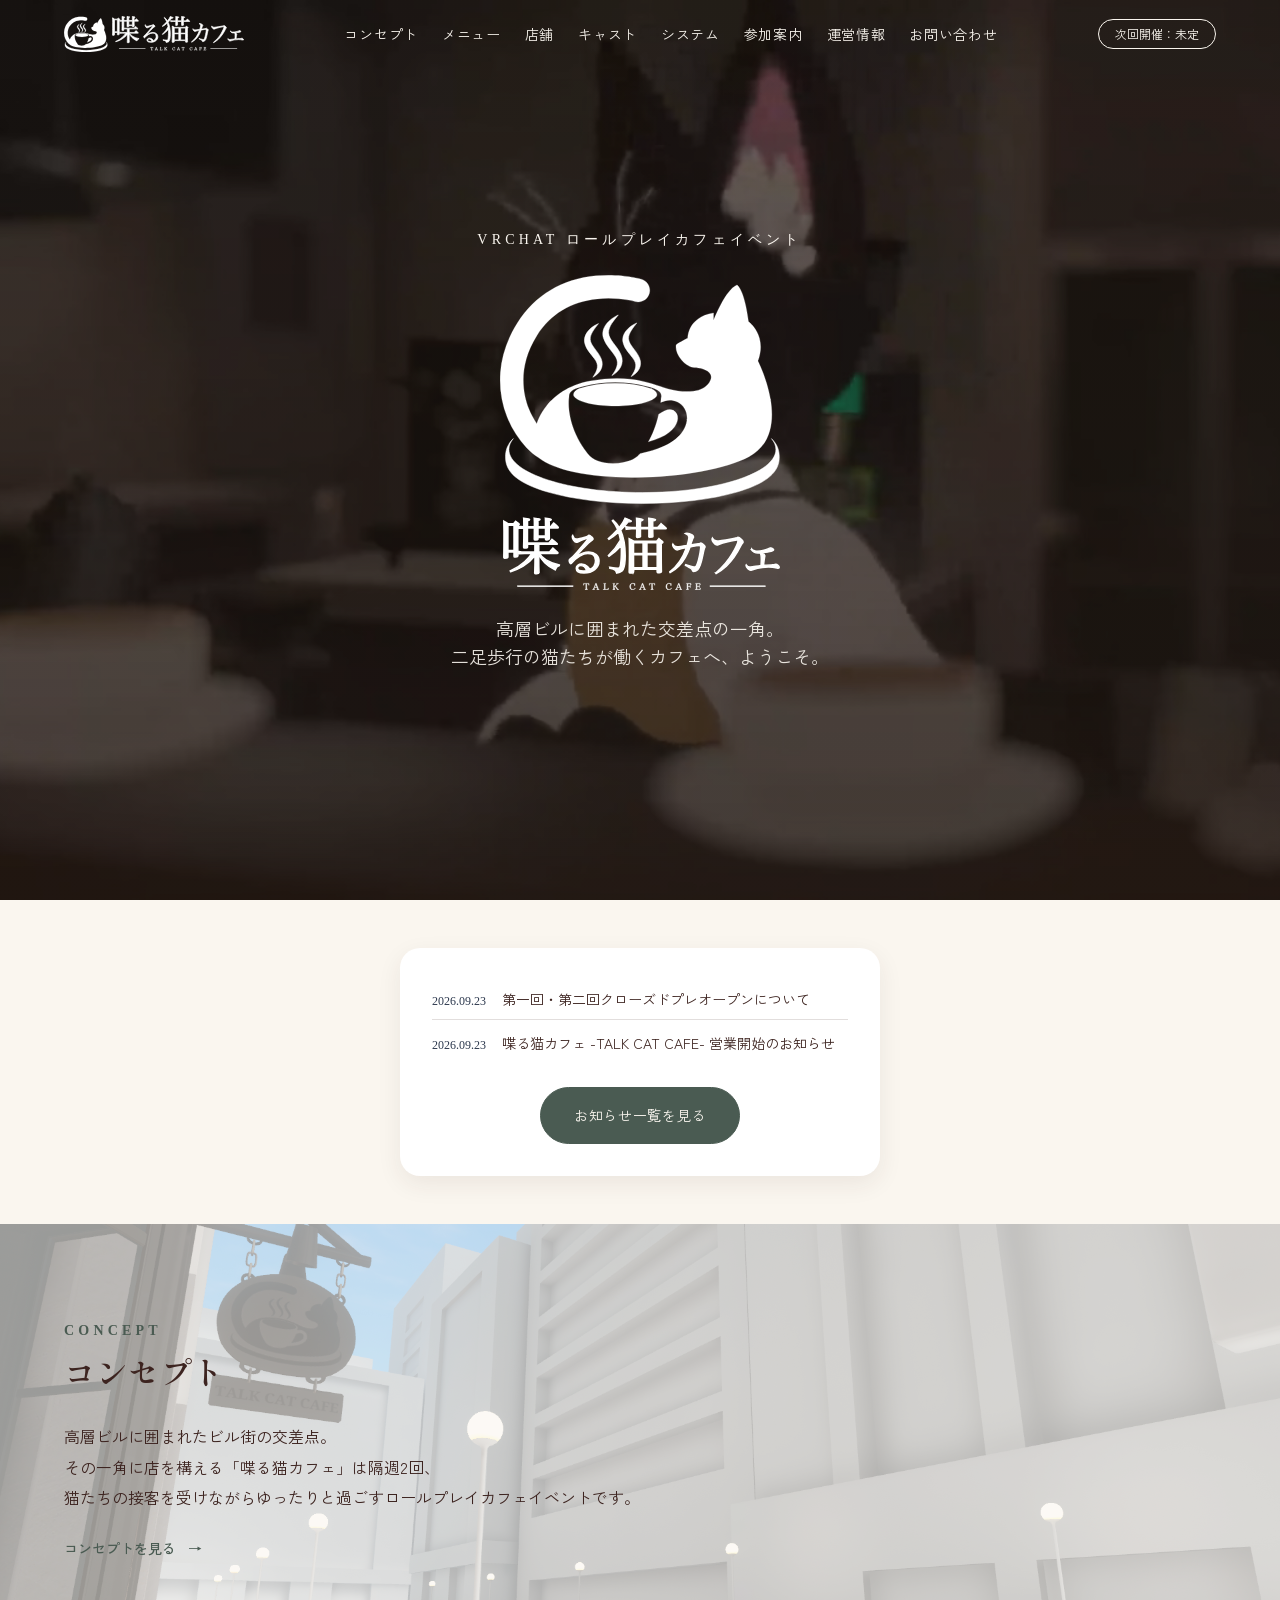
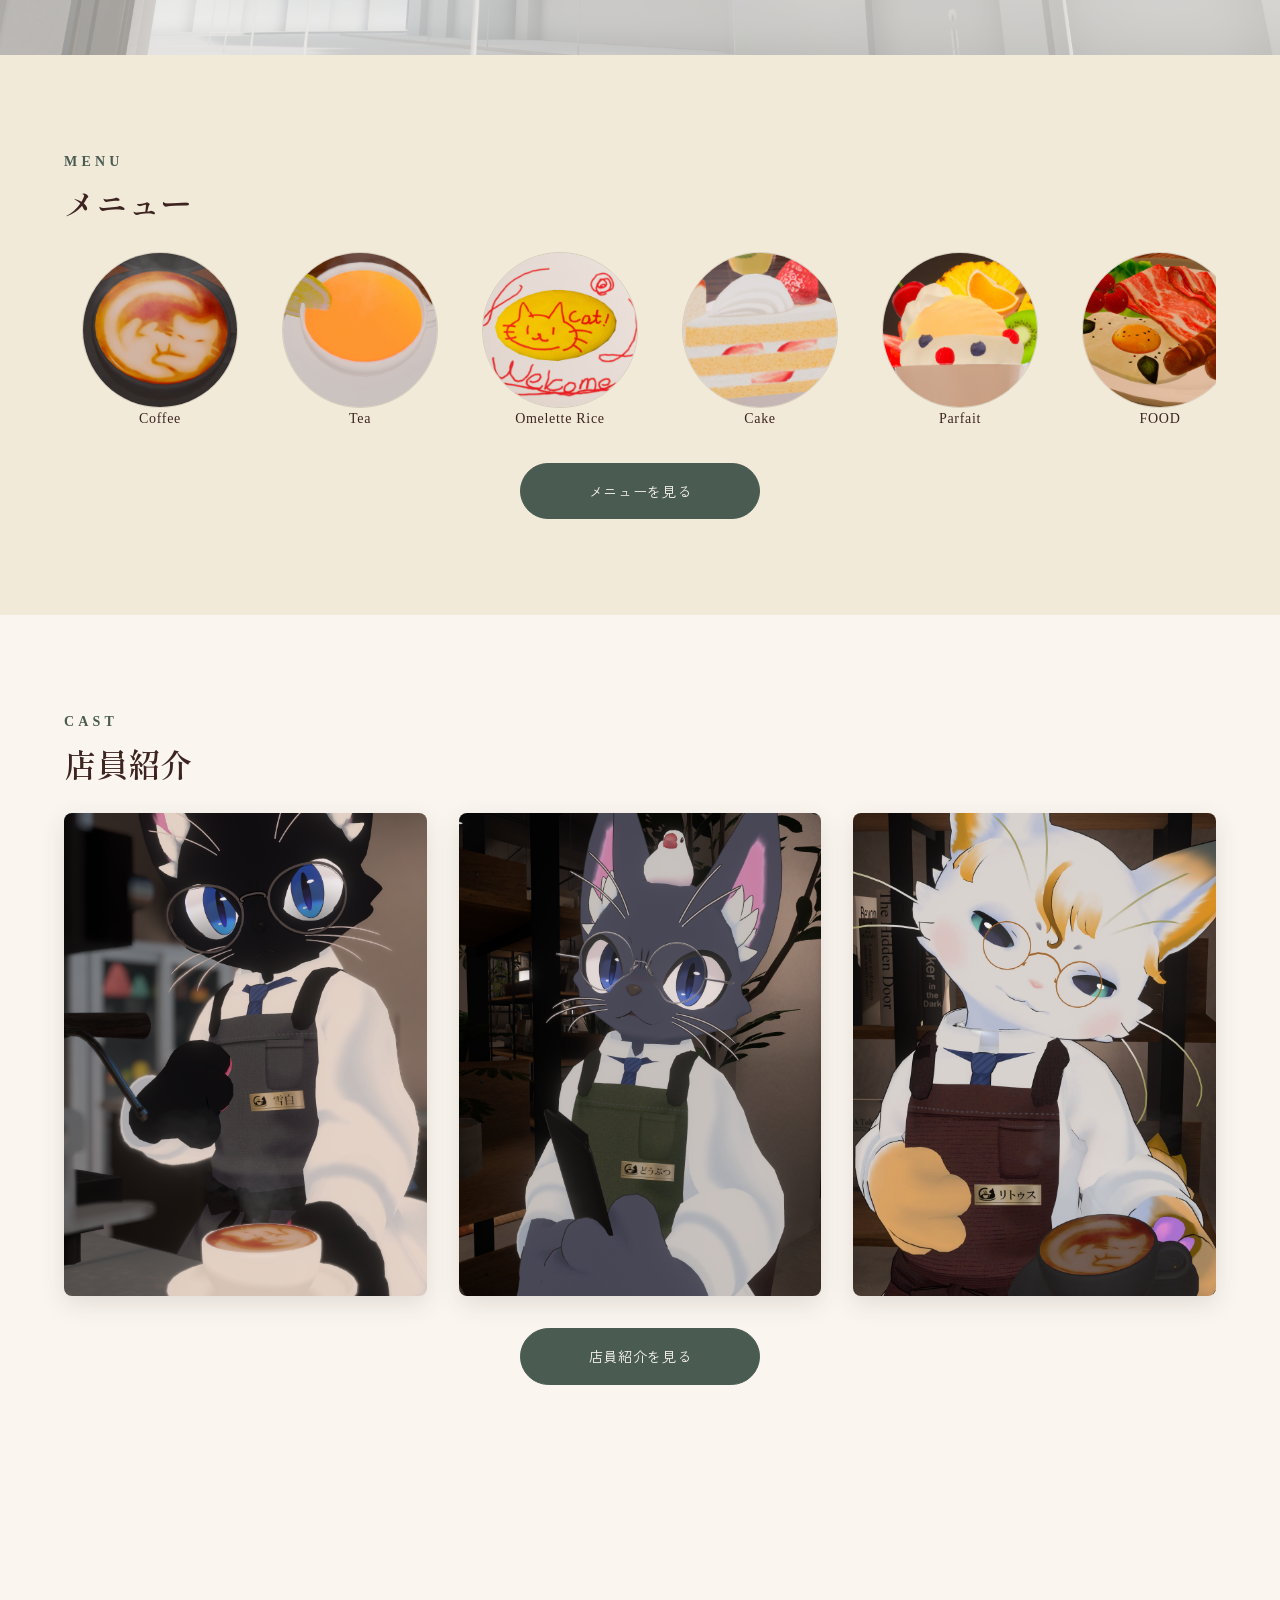
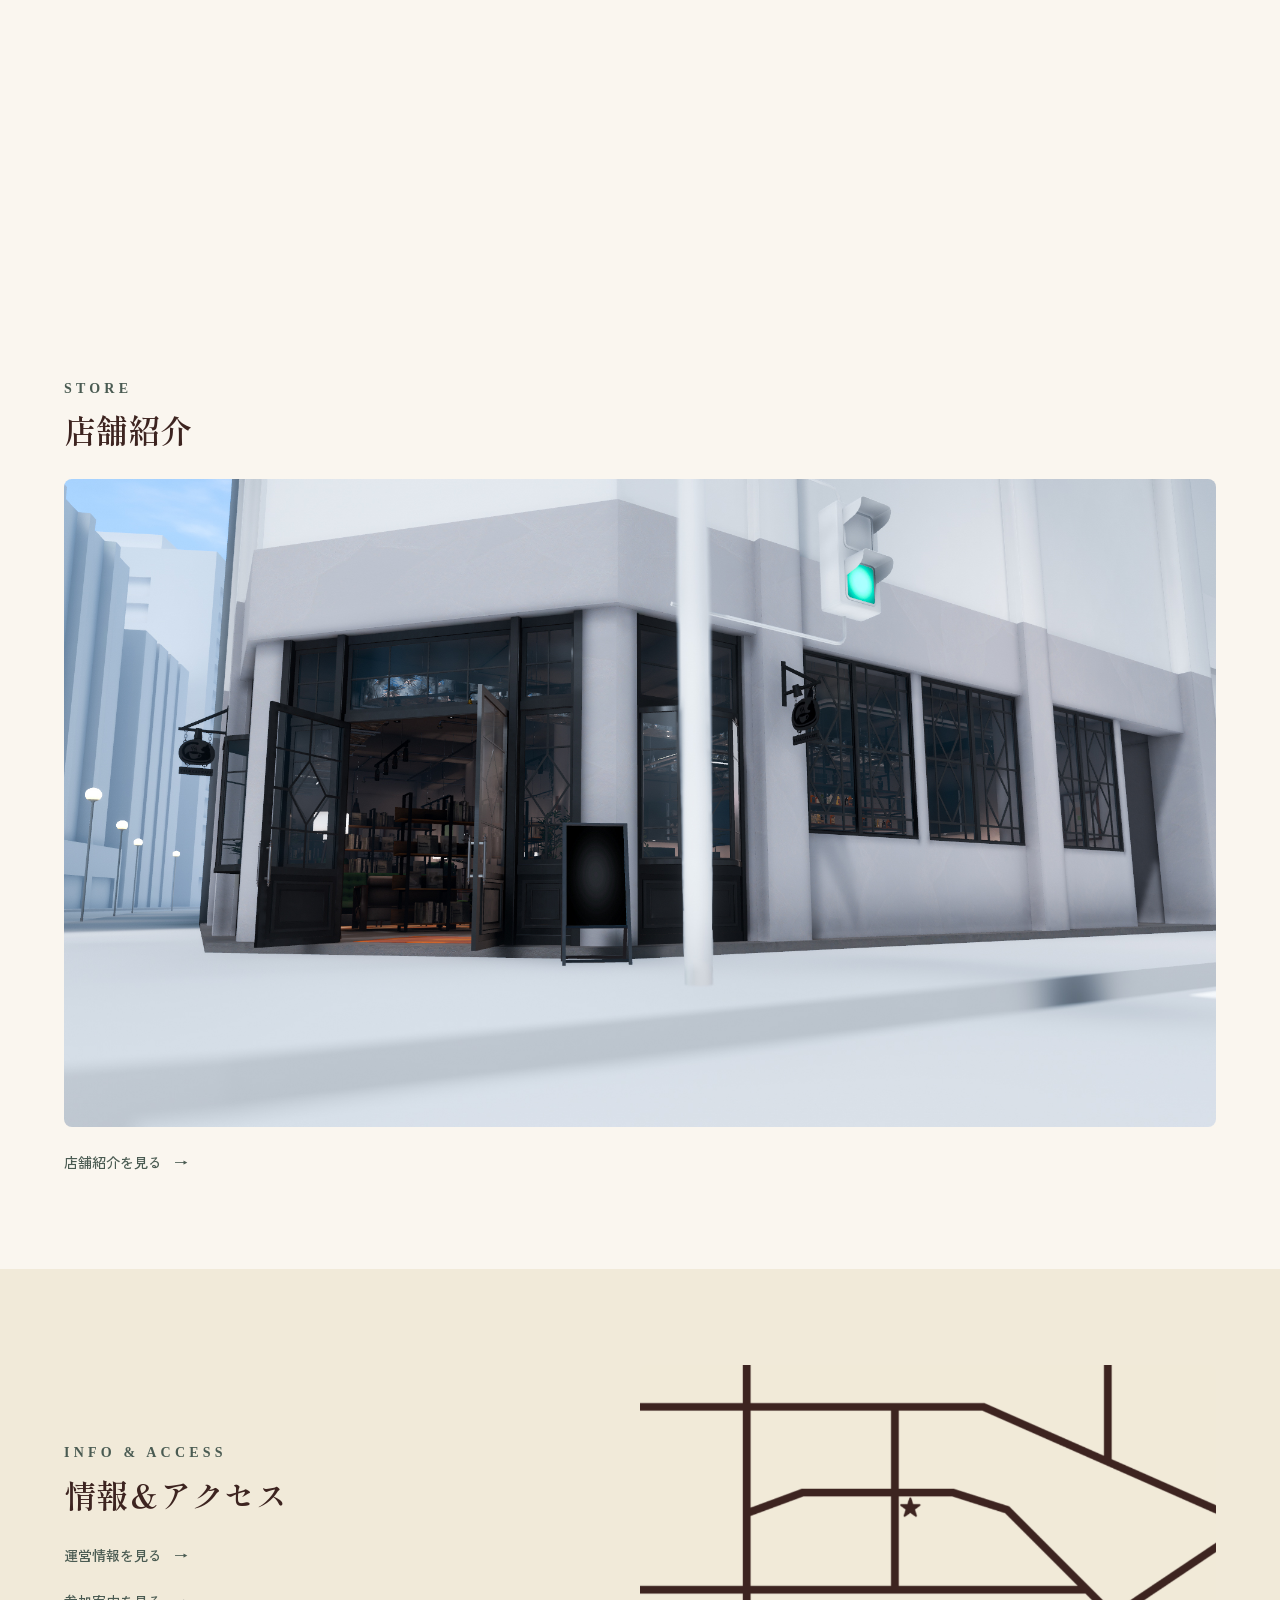
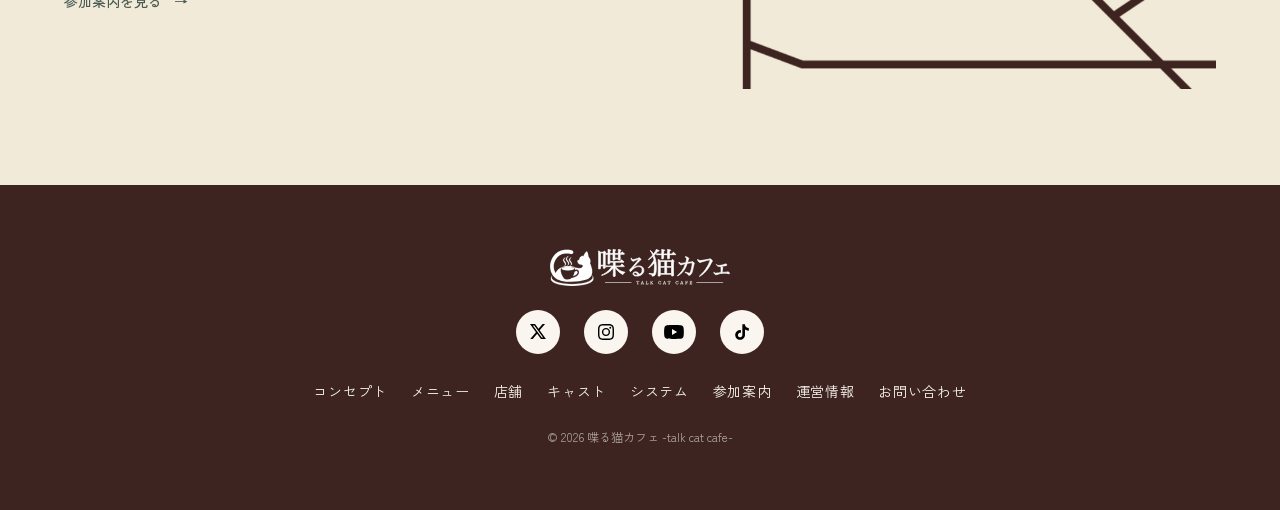
==== index.html @ b3764ced "Initial site upload" ====
<!DOCTYPE html>
<html lang="ja">
<head>
  <meta charset="UTF-8">
  <meta name="viewport" content="width=device-width, initial-scale=1.0">
  <title>喋る猫カフェ -talk cat cafe- | VRChatロールプレイカフェイベント公式サイト</title>
  <meta name="description" content="高層ビルに囲まれた交差点の一角にたたずむ、二足歩行の猫たちが働くカフェ「喋る猫カフェ -talk cat cafe-」。VRChatにて隔週開催のロールプレイカフェイベント公式サイトです。">

  <!-- Webフォント -->
  <link rel="preconnect" href="https://fonts.googleapis.com">
  <link rel="preconnect" href="https://fonts.gstatic.com" crossorigin>
  <link href="https://fonts.googleapis.com/css2?family=Cormorant:wght@500;600&family=Shippori+Mincho:wght@500;600;800&family=Zen+Kaku+Gothic+New:wght@400;500;700&display=swap" rel="stylesheet">

  <!-- CSS（役割ごとに分割。読み込み順が上書きの優先順位に影響します） -->
  <link rel="stylesheet" href="css/reset.css">
  <link rel="stylesheet" href="css/variables.css">
  <link rel="stylesheet" href="css/layout.css">
  <link rel="stylesheet" href="css/components.css">
  <link rel="stylesheet" href="css/index.css">
  <link rel="stylesheet" href="css/responsive.css">
</head>
<body>

  <!-- ============================================
       ヘッダー
       ロゴは正式データ（AI形式）納品後に差し替え。
       ワードマーク自体が画像のため、アクセシビリティ上の
       名称担保は img の alt 属性で行う。
  ============================================ -->
  <header class="site-header is-transparent">
    <div class="site-header__inner">
      <a href="index.html" class="site-header__logo">
        <!-- 通常時のロゴと、ヒーロー上（透明状態）用の白ロゴ。
             表示の切り替えはCSS（.is-transparent）で行う。
             非表示側はdisplay:noneで読み上げ対象から外れるため、
             両方に同じaltを付与して名称を常に担保する。 -->
        <img class="site-header__logo-img site-header__logo-img--default" src="assets/images/logo.svg" alt="喋る猫カフェ -talk cat cafe-" width="180" height="59">
        <img class="site-header__logo-img site-header__logo-img--inverse" src="assets/images/logo-white.svg" alt="喋る猫カフェ -talk cat cafe-" width="180" height="59">
      </a>

      <nav class="site-nav" aria-label="グローバルナビゲーション">
        <button type="button" class="site-nav__toggle" aria-expanded="false" aria-controls="site-nav-list">
          <span class="sr-only">メニューを開閉する</span>
          <span class="site-nav__toggle-bar" aria-hidden="true"></span>
        </button>
        <ul class="site-nav__list" id="site-nav-list">
          <li><a href="concept.html">コンセプト</a></li>
          <li><a href="menu.html">メニュー</a></li>
          <li><a href="store.html">店舗</a></li>
          <li><a href="cast.html">キャスト</a></li>
          <li><a href="system.html">システム</a></li>
          <li><a href="guide.html">参加案内</a></li>
          <li><a href="about.html">運営情報</a></li>
          <li><a href="contact.html">お問い合わせ</a></li>
        </ul>
      </nav>

      <!-- 次回開催日は main.js 先頭の NEXT_EVENT_DATE から自動で書き込む（全ページ共通）。
           ここに書いた文言は、JavaScriptが無効な環境でのみ表示される予備の表示。 -->
      <p class="site-header__badge" data-next-event>次回開催：お知らせをご確認ください</p>
    </div>
  </header>

  <main id="main">

    <!-- ============================================
         ファーストビュー（ヒーロー）
    ============================================ -->
    <section class="hero" aria-label="ファーストビュー">
      <div class="hero__media">
        <video
          class="hero__video"
          autoplay
          muted
          loop
          playsinline>
          <source src="assets/videos/hero.webm" type="video/webm">
        </video>
      </div>

      <div class="hero__overlay" aria-hidden="true"></div>

      <div class="hero__content">
        <p class="hero__eyebrow">VRChat ロールプレイカフェイベント</p>
        <!-- 店名は専用ロゴ画像で表示する（白版・暗いヒーロー上に配置）。
             見出しとしての名称は img の alt で担保する。
             大きさはindex.cssの.hero__logoで指定する。 -->
        <h1 class="hero__title">
          <img class="hero__logo" src="assets/images/logo-hero.svg" alt="喋る猫カフェ -talk cat cafe-">
        </h1>
        <p class="hero__lead">高層ビルに囲まれた交差点の一角。<br>二足歩行の猫たちが働くカフェへ、ようこそ。</p>
      </div>
    </section>

    <!-- ============================================
         お知らせ（最新情報を横断的に表示）
    ============================================ -->
<section class="news" id="news" aria-labelledby="news-title">
  <div class="news__inner">
    <h2 id="news-title" class="sr-only">お知らせ</h2>
    <div class="news__card">
      <ul class="news__list">
        <li class="news__item">
          <time class="news__date" datetime="2026-09-23">2026.09.23</time>
          <p class="news__text"><a href="news-001.html" class="news__link">第一回・第二回クローズドプレオープンについて</a></p>
        </li>
        <li class="news__item">
          <time class="news__date" datetime="2026-09-23">2026.09.23</time>
          <p class="news__text"><a href="news-000.html" class="news__link">喋る猫カフェ -TALK CAT CAFE- 営業開始のお知らせ</a></p>
        </li>
      </ul>
      <a href="news.html" class="btn btn--primary news__cta">お知らせ一覧を見る</a>
    </div>
  </div>
</section>

    <!-- ============================================
         コンセプト ダイジェスト
    ============================================ -->
    <section class="digest concept-digest reveal" id="concept-digest" aria-labelledby="concept-digest-title">
      <div class="digest__inner">
        <h2 id="concept-digest-title" class="section-title">
          <span class="section-title__en">Concept</span>
          コンセプト
        </h2>
        <p class="digest__lead">
          高層ビルに囲まれたビル街の交差点。<br>その一角に店を構える「喋る猫カフェ」は隔週2回、<br>猫たちの接客を受けながらゆったりと過ごすロールプレイカフェイベントです。
        </p>
        <a href="concept.html" class="link-more">コンセプトを見る</a>
      </div>
    </section>

    <!-- ============================================
         メニュー ダイジェスト
    ============================================ -->
    <section class="digest menu-digest reveal" id="menu-digest" aria-labelledby="menu-digest-title">
      <div class="digest__inner">
        <h2 id="menu-digest-title" class="section-title">
          <span class="section-title__en">Menu</span>
          メニュー
        </h2>
        <div class="menu-marquee" aria-label="料理紹介の一覧（横スクロール）">
          <div class="menu-marquee__track">
            <ul class="menu-marquee__group">
              <li class="menu-digest__item">
                <a href="menu.html">
                  <img src="assets/images/top/menu-coffee.jpg" alt="コーヒー" loading="lazy">
                  <p class="menu-digest__name">Coffee</p>
                </a>
              </li>
              <li class="menu-digest__item">
                <a href="menu.html">
                  <img src="assets/images/top/menu-tea.jpg" alt="紅茶" loading="lazy">
                  <p class="menu-digest__name">Tea</p>
                </a>
              </li>
              <li class="menu-digest__item">
                <a href="menu.html">
                  <img src="assets/images/top/menu-omelette-rice.jpg" alt="オムライス" loading="lazy">
                  <p class="menu-digest__name">Omelette Rice</p>
                </a>
              </li>
              <li class="menu-digest__item">
                <a href="menu.html">
                  <img src="assets/images/top/menu-cake.jpg" alt="ケーキ" loading="lazy">
                  <p class="menu-digest__name">Cake</p>
                </a>
              </li>
              <li class="menu-digest__item">
                <a href="menu.html">
                  <img src="assets/images/top/menu-parfait.jpg" alt="パフェ" loading="lazy">
                  <p class="menu-digest__name">Parfait</p>
                </a>
              </li>
              <li class="menu-digest__item">
                <a href="menu.html">
                  <img src="assets/images/top/menu-food.jpg" alt="目玉焼き" loading="lazy">
                  <p class="menu-digest__name">FOOD</p>
                </a>
              </li>
              <li class="menu-digest__item">
                <a href="menu.html">
                  <img src="assets/images/top/menu-special.jpg" alt="エクストラ" loading="lazy">
                  <p class="menu-digest__name">Extra</p>
                </a>
              </li>
            </ul>
            <!-- 無限ループに見せるための複製グループ。
                 スクリーンリーダーには読み上げさせず（aria-hidden）、
                 キーボードのTabキーでも通過できないようにする（tabindex="-1"）。 -->
            <ul class="menu-marquee__group" aria-hidden="true">
              <li class="menu-digest__item">
                <a href="menu.html" tabindex="-1">
                  <img src="assets/images/top/menu-coffee.jpg" alt="" loading="lazy">
                  <p class="menu-digest__name">Coffee</p>
                </a>
              </li>
              <li class="menu-digest__item">
                <a href="menu.html" tabindex="-1">
                  <img src="assets/images/top/menu-tea.jpg" alt="" loading="lazy">
                  <p class="menu-digest__name">Tea</p>
                </a>
              </li>
              <li class="menu-digest__item">
                <a href="menu.html" tabindex="-1">
                  <img src="assets/images/top/menu-omelette-rice.jpg" alt="" loading="lazy">
                  <p class="menu-digest__name">Omelette Rice</p>
                </a>
              </li>
              <li class="menu-digest__item">
                <a href="menu.html" tabindex="-1">
                  <img src="assets/images/top/menu-cake.jpg" alt="" loading="lazy">
                  <p class="menu-digest__name">Cake</p>
                </a>
              </li>
              <li class="menu-digest__item">
                <a href="menu.html" tabindex="-1">
                  <img src="assets/images/top/menu-parfait.jpg" alt="" loading="lazy">
                  <p class="menu-digest__name">Parfait</p>
                </a>
              </li>
              <li class="menu-digest__item">
                <a href="menu.html" tabindex="-1">
                  <img src="assets/images/top/menu-food.jpg" alt="" loading="lazy">
                  <p class="menu-digest__name">FOOD</p>
                </a>
              </li>
              <li class="menu-digest__item">
                <a href="menu.html" tabindex="-1">
                  <img src="assets/images/top/menu-special.jpg" alt="" loading="lazy">
                  <p class="menu-digest__name">Extra</p>
                </a>
              </li>
            </ul>
          </div>
        </div>
        <a href="menu.html" class="btn btn--primary digest__cta">メニューを見る</a>
      </div>
    </section>

    <!-- ============================================
         キャスト紹介 ダイジェスト
    ============================================ -->
    <section class="digest cast-digest reveal" id="cast-digest" aria-labelledby="cast-digest-title">
      <div class="digest__inner">
        <h2 id="cast-digest-title" class="section-title">
          <span class="section-title__en">Cast</span>
          店員紹介
        </h2>
        <ul class="cast-digest__list">
          <li class="cast-digest__item">
            <img src="assets/images/cast/staff-01.png" alt="雪白" loading="lazy">
          </li>
          <li class="cast-digest__item">
            <img src="assets/images/cast/staff-02.png" alt="どうぶつ" loading="lazy">
          </li>
          <li class="cast-digest__item">
            <img src="assets/images/cast/staff-03.png" alt="リトゥス" loading="lazy">
          </li>
        </ul>
        <a href="cast.html" class="btn btn--primary digest__cta">店員紹介を見る</a>
      </div>
    </section>

    <!-- ============================================
         独自システム ダイジェスト
    ============================================ -->
    <section class="digest system-digest reveal" id="system-digest" aria-labelledby="system-digest-title">
      <div class="digest__inner">
        <h2 id="system-digest-title" class="section-title">
          <span class="section-title__en">System</span>
          独自システムの紹介
        </h2>
        <p class="digest__lead">
          より本物のカフェらしい体験をお楽しみいただくため、<br>当イベントでは独自のロールプレイシステムをご用意しています。
        </p>
        <a href="system.html" class="link-more">独自システムを見る</a>
      </div>
    </section>

    <!-- ============================================
         店舗紹介 ダイジェスト
    ============================================ -->
    <section class="digest store-digest reveal" id="store-digest" aria-labelledby="store-digest-title">
      <div class="digest__inner">
        <h2 id="store-digest-title" class="section-title">
          <span class="section-title__en">Store</span>
          店舗紹介
        </h2>
        <img src="assets/images/top/store.jpg" alt="ビル街の交差点に佇む店舗外観" class="store-digest__image" loading="lazy">
        <a href="store.html" class="link-more">店舗紹介を見る</a>
      </div>
    </section>

   <!-- ============================================
        情報＆アクセス（左：文章／右：画像）
   ============================================ -->
   <section class="digest info-digest reveal" id="info-digest" aria-labelledby="info-digest-title">
     <div class="info-digest__inner">
       <div class="info-digest__text">
         <h2 id="info-digest-title" class="section-title">
           <span class="section-title__en">Info &amp; Access</span>
           情報＆アクセス
         </h2>
         <a href="about.html" class="link-more">運営情報を見る</a>
         <a href="guide.html" class="link-more">参加案内を見る</a>
       </div>
       <img src="assets/images/top/info-access.jpg" alt="店内の様子" class="info-digest__image" loading="lazy">
     </div>
   </section>

  </main>

  <!-- ============================================
       フッター
  ============================================ -->
  <footer class="site-footer" id="contact">
    <div class="site-footer__inner">
      <img src="assets/images/logo-white.svg" alt="喋る猫カフェ -talk cat cafe-" class="site-footer__logo" width="180" height="59">

      <ul class="site-footer__sns">
        <li>
          <a href="https://x.com/talkcatcafe_VR" class="social-icon" aria-label="Twitter（新X）" target="_blank" rel="noopener noreferrer">
            <img src="assets/images/X_logo_2023.svg" alt="" width="16" height="16">
          </a>
        </li>
        <li>
          <a href="https://www.instagram.com/talkcatcafe/" class="social-icon" aria-label="Instagram" target="_blank" rel="noopener noreferrer">
            <img src="assets/images/Instagram_Glyph_Black.svg" alt="" width="16" height="16">
          </a>
        </li>
        <li>
          <a href="https://www.youtube.com/@talkcatcafe" class="social-icon" aria-label="YouTube" target="_blank" rel="noopener noreferrer">
            <img src="assets/images/youtube-123.svg" alt="" width="20" height="20">
          </a>
        </li>
        <li>
          <a href="https://www.tiktok.com/@talkcatcafe" class="social-icon" aria-label="TikTok" target="_blank" rel="noopener noreferrer">
            <img src="assets/images/tik-tok.svg" alt="" width="20" height="20">
          </a>
        </li>
      </ul>
 
     <nav class="site-footer__nav" aria-label="フッターナビゲーション">
       <ul class="site-footer__nav-list">
         <li><a href="concept.html">コンセプト</a></li>
         <li><a href="menu.html">メニュー</a></li>
         <li><a href="store.html">店舗</a></li>
         <li><a href="cast.html">キャスト</a></li>
         <li><a href="system.html">システム</a></li>
         <li><a href="guide.html">参加案内</a></li>
         <li><a href="about.html">運営情報</a></li>
         <li><a href="contact.html">お問い合わせ</a></li>
       </ul>
     </nav>


      <p class="site-footer__copyright">&copy; 2026 喋る猫カフェ -talk cat cafe-</p>
    </div>
  </footer>

  <!-- カスタムカーソル演出用の要素（実装はJS挙動フェーズにて） -->
  <div class="paw-trail" aria-hidden="true"></div>

  <script src="js/main.js" defer></script>
</body>
</html>
---- css/variables.css ----
:root{
   --color-base: #FAF6EF;
   --color-main-dark: #3D2420;
   --color-accent-green: #4A5B52;
   --color-accent-blue: #2E3A4F;

   --color-surface: #FFFFFF;
   --color-surface-alt: #F1EAD9;
   --color-text: var(--color-main-dark);
   --color-text-inverse: var(--color-base);
   --color-border: rgba(61, 36, 32, 0.15);
   --color-overlay: rgba(31, 24, 20, 0.55);
   --color-overlay-strong: rgba(31, 24, 20, 0.92);

   --font-heading: 'Shippori Mincho', serif;
   --font-accent-en: 'EB Garamond', serif;
   --font-body: 'Zen Kaku Gothic New',sans-serif;

   --fs-xs: 0.75rem;
   --fs-sm: 0.875rem;
   --fs-base: 1rem;
   --fs-md: 1.125rem;
   --fs-lg: 1.5rem;
   --fs-xl: 2rem;

   --fs-hero: clamp(2.5rem, 5vw + 1rem, 4.5rem);
   
   --space-1: 0.25rem;
   --space-2: 0.5rem;
   --space-3: 1rem;
   --space-4: 1.5rem;
   --space-5: 2rem;
   --space-6: 3rem;
   --space-7: 4rem;
   --space-8: 6rem;

   --radius-sm: 4px;
   --radius-md: 8px;
   --radius-lg: 20px;
   --radius-full: 999px;

   --transition-base: 0.3s ease;
   --transition-slow: 0.6s ease;

   --z-header: 100;
   --z-lightbox: 500;
   --z-cursor: 9999;
}
---- css/layout.css ----
/* ============================================
   layout.css
   Flexbox / Grid によるページ骨組み
   色・装飾（角丸/背景色/ホバー等）はcomponents.cssに委ね、
   このファイルは「配置・余白・サイズ」のみを担当する。
   ============================================ */

/* ---------- 共通コンテナパターン ----------
   ヘッダー内・各ダイジェストセクション内・フッター内は
   いずれも「最大幅1200pxで中央寄せ、左右に余白」という
   同一パターンを使う。重複を避けるため、複数セレクタを
   まとめて指定する（グループセレクタ）。 */
.site-header__inner,
.digest__inner,
.site-footer__inner,
.news__inner,
.requirements__inner,
.menu-category__inner,
.store-gallery__inner,
.cast-gallery__inner,
.system-category__inner,
.info-digest__inner,
.contact-links__inner,
.news-archive__inner {
  width: 100%;
  max-width: 1200px;
  margin-inline: auto;
  padding-inline: var(--space-4);
}

/* ---------- ヘッダー ----------
   ヒーローの上に重ねて透明表示するため、stickyではなくfixedで
   画面上部に固定する（文書の流れから外れるため、ヒーローは
   ヘッダーの真下ではなくページ最上部から始まる）。
   状態クラスの付け外しはmain.js側が担当する。
   ・.is-transparent：ヒーロー上（配色はcomponents.cssが担当）
   ・.is-hidden     ：下スクロール時の非表示（画面外へ逃がす）
   表示中はtransformを指定しない（none）こと。transformが残ると、
   内側のフルスクリーンメニュー（position: fixed）がヘッダー基準で
   配置されてしまい、768px以下のメニューが崩れる。 */
.site-header {
  position: fixed;
  top: 0;
  left: 0;
  z-index: var(--z-header);
  width: 100%;
}
.site-header.is-hidden {
  transform: translateY(-100%);
}

.site-header__inner {
  display: flex;
  align-items: center;
  justify-content: space-between;
  gap: var(--space-4);
  padding-block: var(--space-3);
}

.site-nav__list {
  display: flex;
  align-items: center;
  gap: var(--space-4);
}

/* ハンバーガーボタンはデスクトップでは非表示。
   表示切り替えの条件（何px以下で出すか）はresponsive.cssが担当する。
   768px以下のフルスクリーンメニュー（z-index: --z-header - 1）より
   前面に出すため、配置指定とz-indexを付与する。
   比較はヘッダー（.site-header）内の重なり順で行われるため、
   メニューの値を1つ上回る--z-headerを指定すれば最前面になる。
   これがないと、メニューを開いた際にボタンがメニューの下に隠れ、
   閉じる操作ができなくなる。 */
.site-nav__toggle {
  display: none;
  position: relative;
  z-index: var(--z-header);
  padding: var(--space-2);
}

/* 3本線のアイコンをspan1つ＋疑似要素2つで作る。
   要素を増やさず表現できるため、HTML側をシンプルに保てる。 */
.site-nav__toggle-bar {
  position: relative;
  display: block;
  width: 24px;
  height: 2px;
}
.site-nav__toggle-bar::before,
.site-nav__toggle-bar::after {
  content: '';
  position: absolute;
  left: 0;
  width: 24px;
  height: 2px;
}
.site-nav__toggle-bar::before { top: -8px; }
.site-nav__toggle-bar::after { top: 8px; }

.site-header__badge {
  white-space: nowrap;
  font-size: var(--fs-sm);
}

/* ロゴの出し分け：通常時は濃色ロゴ、透明状態では白ロゴのみを表示する */
.site-header__logo-img--inverse {
  display: none;
}
.site-header.is-transparent .site-header__logo-img--default {
  display: none;
}
.site-header.is-transparent .site-header__logo-img--inverse {
  display: block;
}

/* ---------- ヒーロー ---------- */
.hero {
  position: relative;
  display: flex;
  align-items: center;
  justify-content: center;
  /* 100svh: スマホでアドレスバーの表示/非表示により
     ビューポート高さが変動しても、実際に見えている範囲を
     基準に高さを取ってくれる単位。100vhだと下端が
     アドレスバーに隠れる問題が起きやすい。 */
  min-height: 100svh;
  overflow: hidden;
}

.hero__media {
  position: absolute;
  inset: 0;
  z-index: 0;
}

.hero__video,
.hero__image {
  width: 100%;
  height: 100%;
  object-fit: cover;
}

.hero__overlay {
  position: absolute;
  inset: 0;
  z-index: 1;
}

.hero__content {
  position: relative;
  z-index: 2;
  display: flex;
  flex-direction: column;
  align-items: center;
  gap: var(--space-4);
  text-align: center;
  padding: var(--space-4);
}

.hero--sub {
   min-height: 40svh;
 }

/* ---------- お知らせ ---------- */
.news {
  padding-block: var(--space-6);
}
.news__card,
.contact-links__card {
  max-width: 480px;
  margin-inline: auto;
  display: flex;
  flex-direction: column;
  gap: var(--space-4);
  padding: var(--space-5);
}
.news__list {
  display: flex;
  flex-direction: column;
  gap: var(--space-1);
}
.news__item {
  display: flex;
  align-items: baseline;
  gap: var(--space-3);
  padding-block: var(--space-2);
}
.news__cta,
.contact-links__cta {
  align-self: center;
  min-width: 200px;
}


 /* ---------- ページ本文：中央配置の説明ブロック ----------
    下層ページ共通で使う、リード文を1本だけ中央に配置する
    シンプルなセクション。今後、他ページの導入文にも流用する想定。 */
 .page-intro {
   padding-block: var(--space-8);
 }
 .page-intro__inner {
   max-width: 720px;
   margin-inline: auto;
   padding-inline: var(--space-4);
   text-align: center;
 }

 /* ---------- お問い合わせ：窓口カードの並び ----------
    カードの箱（最大幅・余白・縦並び）は.news__cardと共通。
    ここでは2枚を横に並べる配置と、カード内の中央揃えのみを扱う。
    .news__cardのmargin-inline: autoはグリッド内では幅を縮めてしまうため、
    width: 100%で各列いっぱい（最大480px）に広げる。
    768px以下での縦積みはresponsive.css側が担当する。 */
 .contact-links__list {
   display: grid;
   grid-template-columns: repeat(2, 1fr);
   gap: var(--space-5);
 }
 .contact-links__card {
   width: 100%;
   text-align: center;
 }

 /* ---------- 参加資格・注意事項 ---------- */
 .requirements {
   padding-block: var(--space-8);
 }
 .requirements__list {
   display: flex;
   flex-direction: column;
   gap: var(--space-6);
   max-width: 720px;
   margin-inline: auto;
 }
 .requirements__block {
   display: flex;
   flex-direction: column;
   gap: var(--space-2);
 }


/* ---------- ダイジェストセクション共通 ---------- */
.digest,
.menu-category,
.store-gallery,
.cast-gallery,
.system-category,
.contact-links,
.news-archive,
.news-article {
  padding-block: var(--space-8);
}

/* コンセプト／独自システムのみ、背景にうっすら写真を敷く。
   ::before を絶対配置で敷き、本文（.digest__inner）は
   position:relative + z-index:1 で必ずその上に乗るようにする。
   画像そのもの（url指定）や透明度はcomponents.css側で指定する。 */
.concept-digest,
.system-digest {
  position: relative;
  overflow: hidden;
}
.concept-digest::before,
.system-digest::before {
  content: '';
  position: absolute;
  inset: 0;
  z-index: 0;
  pointer-events: none;
}
.concept-digest .digest__inner,
.system-digest .digest__inner {
  position: relative;
  z-index: 1;
}

.digest__inner {
  display: flex;
  flex-direction: column;
  align-items: flex-start;
  gap: var(--space-4);
}

.section-title,
.menu-category__title,
.system-category__title {
  display: flex;
  flex-direction: column;
  gap: var(--space-1);
}

.link-more {
  display: inline-flex;
  align-items: center;
  gap: var(--space-2);
}

/* 料理紹介・キャスト紹介のCTAだけ、テキストリンクではなく
   横長の中央配置ボタンにするための補助クラス。
   .digest__inner は align-items: flex-start（左寄せ）だが、
   align-self でこの要素だけ個別に中央寄せへ上書きする。 */
.digest__cta {
  align-self: center;
  min-width: 240px;
  margin-top: var(--space-2);
}

/* ---------- 料理紹介：横スクロールマーキー ----------
   7品目をループさせたいという要件のため、Grid（表組み）から
   「中身を複製して連続的に流すFlexbox」という構造に変更した。
   .menu-marquee が枠（overflow: hidden ではみ出しを隠す）、
   .menu-marquee__track がアニメーションで動く本体、
   .menu-marquee__group が実際の項目群（これを2セット並べる）。 */
.menu-marquee {
  width: 100%;
  overflow: hidden;
}
.menu-marquee__track {
  display: flex;
  width: max-content;
}
.menu-marquee__group {
  display: flex;
  gap: var(--space-4);
  padding-inline: var(--space-2);
}
.menu-digest__item {
  display: flex;
  flex-direction: column;
  align-items: center;
  gap: var(--space-2);
  text-align: center;
  /* flex-shrink:0 がないと、幅が足りない時に項目が
     押し潰されて縮んでしまう。マーキーでは常に等幅を保ちたいため必須。 */
  flex-shrink: 0;
  width: 176px;
}

.filter-toggle {
   display: flex;
   flex-wrap: wrap;
   gap: var(--space-2);
}

/* ---------- カテゴリー：左（文章）＋右（カルーセル）の分割 ----------
   メニューページ（.menu-category__◯◯）と独自システムページ
   （.system-category__◯◯）は同一の構造・見た目のため、
   グループセレクタで共通化する。
   左：右＝4：6の比率。高さは固定せず、左の文章列は項目数・
   文章量に応じて下へ伸びる。右のカルーセルは左の高さに
   引き伸ばされないよう上揃え（flex-start）にし、大きさは
   縦横比（4:3）で決める（画面幅に応じて拡縮する）。
   色・角丸・矢印の装飾はcomponents.css側が担当し、
   768px以下での縦積みはresponsive.css側が担当する。 */
.menu-category__inner,
.system-category__inner {
  display: flex;
  align-items: flex-start;
  gap: var(--space-5);
}

.menu-category__text,
.system-category__text {
  display: flex;
  flex-direction: column;
  gap: var(--space-4);
  flex: 4;
}

/* カルーセル本体。.trackを横一列に並べ、translateXで
   1枚分ずつずらして表示する（切り替えの実処理はmain.js側）。
   overflow: hiddenで、枠外のスライドを隠す。
   高さは幅に対する縦横比（4:3）で決まり、左の列の高さには影響されない。
   画像はobject-fit: coverのため、比率が異なる画像も歪まずに切り抜かれる。 */
.menu-category__carousel,
.system-category__carousel {
  position: relative;
  flex: 6;
  aspect-ratio: 4 / 3;
  overflow: hidden;
}

.menu-category__carousel-track,
.system-category__carousel-track {
  position: relative;
  width: 100%;
  height: 100%;
  display: flex;
}

.menu-category__carousel-slide,
.system-category__carousel-slide {
  flex: 0 0 100%;
  width: 100%;
  height: 100%;
}
.menu-category__carousel-slide img,
.system-category__carousel-slide img {
  width: 100%;
  height: 100%;
  object-fit: cover;
}

.menu-category__carousel-arrow,
.system-category__carousel-arrow {
  position: absolute;
  top: 50%;
  transform: translateY(-50%);
  display: flex;
  align-items: center;
  justify-content: center;
  width: 36px;
  height: 36px;
}
.menu-category__carousel-arrow--prev,
.system-category__carousel-arrow--prev {
  left: var(--space-2);
}
.menu-category__carousel-arrow--next,
.system-category__carousel-arrow--next {
  right: var(--space-2);
}

/* ---------- キャスト紹介：3列（1行に満たない分は中央寄せ） ----------
   グリッドでは1行に満たない項目を中央へ寄せられないため、
   flex-wrap＋justify-content: centerで並べる。
   各項目の幅は「(全幅 − 列間の余白の合計) ÷ 列数」に固定し、
   3名ちょうどの時はグリッドと同じ見た目になる。
   列数の切り替え（2列・1列）はresponsive.css側で、
   項目の幅（flex-basis）を上書きして行う。
   店員／裏方の切り替えで非表示になった項目はdisplay: noneのため、
   表示中の項目だけで中央に揃う。 */
.cast-digest__list,
.cast-gallery__list {
  display: flex;
  flex-wrap: wrap;
  justify-content: center;
  gap: var(--space-5);
  width: 100%;
}
.cast-digest__item,
.cast-gallery__item {
  flex: 0 0 calc((100% - var(--space-5) * 2) / 3);
  display: flex;
  flex-direction: column;
  align-items: center;
  gap: var(--space-2);
  text-align: center;
}

/* ---------- 店舗紹介：1枚の代表画像 ---------- */
.store-digest__image {
  width: 100%;
  aspect-ratio: 16 / 9;
  object-fit: cover;
}

/* ---------- フッター ---------- */
.site-footer__inner {
  display: flex;
  flex-direction: column;
  align-items: center;
  gap: var(--space-4);
  padding-block: var(--space-7);
  text-align: center;
}

.site-footer__sns {
  display: flex;
  gap: var(--space-4);
}

 /* ---------- フッターナビゲーション ----------
    ヘッダーの.site-nav__listとは異なり、開閉の挙動を持たない
    単純なページ内リンクの一覧。id重複を避ける意味も兼ねて
    独立したクラス名で新規に用意する。 */
 .site-footer__nav-list {
   display: flex;
   flex-wrap: wrap;
   justify-content: center;
   gap: var(--space-4);
 }

 /* ---------- 肉球トレイル（カーソルの足跡演出） ----------
    .paw-trailは画面全体を覆う土台（position: fixed）。
    実際の足跡（.paw-print）はmain.js側がマウス移動のたびに
    生成し、この中へ動的に追加していく。座標（left/top）と
    向き（rotate）はJS側がインラインstyleで指定するため、
    ここではサイズと基準となる配置方法（position: absolute）
    のみを扱う。 */
 .paw-trail {
   position: fixed;
   inset: 0;
   pointer-events: none;
   z-index: var(--z-cursor);
 }
 .paw-print {
   position: absolute;
   width: 28px;
   height: 28px;
   pointer-events: none;
 }

 /* ---------- ライトボックス（画像拡大表示） ----------
    店舗紹介・メニューページ等、複数ページで共通利用する部品のため、
    ページ固有CSSではなくlayout.css側に配置する。
    .lightboxが画面全体を覆う土台、.lightbox__backdropがクリックで
    閉じるための背景、.lightbox__imageが拡大画像本体、
    .lightbox__closeが右上の閉じるボタンを担当する。 */
 .lightbox, 
 .cast-modal {
   position: fixed;
   inset: 0;
   z-index: var(--z-lightbox);
   display: flex;
   align-items: center;
   justify-content: center;
   padding: var(--space-4);
 }
 .lightbox[hidden],
 .cast-modal[hidden] {
   display: none;
 }

 .lightbox__backdrop,
 .cast-modal__backdrop {
   position: absolute;
   inset: 0;
 }
 .lightbox__image {
   position: relative;
   max-width: 100%;
   max-height: 100%;
   width: auto;
   height: auto;
 }
 .lightbox__close,
 .cast-modal__close {
   position: absolute;
   top: var(--space-4);
   right: var(--space-4);
   width: 44px;
   height: 44px;
   display: flex;
   align-items: center;
   justify-content: center;
 }

 /* ---------- アコーディオン（開閉式の一覧） ----------
    HTML標準の<details>／<summary>で開閉する汎用部品
    （現状は運営情報ページのアセットリストで使用）。
    開閉の印（▼）は疑似要素の枠線2辺で描き、サイズと配置のみを
    ここで指定する。色・回転・ブラウザ標準マーカーの非表示は
    components.css側が担当する。 */
 .accordion__summary {
   display: inline-flex;
   align-items: center;
   gap: var(--space-2);
   padding-block: var(--space-1);
 }
 .accordion__summary::after {
   content: '';
   width: 8px;
   height: 8px;
 }
 .accordion__list {
   display: flex;
   flex-direction: column;
   gap: var(--space-3);
   margin-top: var(--space-3);
 }
 .accordion__item {
   display: flex;
   flex-direction: column;
   gap: var(--space-1);
 }

 /* 拡大表示のトリガーとなる要素（サムネイルを包むbutton）。
    button要素はreset.cssで背景/枠線が既に除去されているため、
    ここではグリッド内で画像いっぱいに広がるための指定のみ行う。 */
 .lightbox-trigger {
   display: block;
   width: 100%;
 }

/* ---------- アクセシビリティ用ユーティリティ ----------
   視覚的には隠すが、スクリーンリーダーには読み上げさせたい
   要素に付与するクラス（display:noneでは読み上げも消えてしまう）。 */
.sr-only {
  position: absolute;
  width: 1px;
  height: 1px;
  padding: 0;
  margin: -1px;
  overflow: hidden;
  clip: rect(0, 0, 0, 0);
  white-space: nowrap;
  border: 0;
}

 .menu-list__item.is-hidden,
 .cast-gallery__item.is-hidden {
   display: none;
 }
---- css/components.css ----
/* ============================================
   components.css
   ボタン・カード・ナビゲーション等のパーツスタイル
   ============================================ */

/* ---------- 基本タイポグラフィ ---------- */
body {
  font-family: var(--font-body);
  color: var(--color-text);
  background-color: var(--color-base);
}

a {
  transition: color var(--transition-base);
}

/* キーボード操作時の視認性を必ず確保する。
   マウスユーザーには出さず、キーボード操作時のみ
   輪郭線を表示する :focus-visible を使用する。 */
a:focus-visible,
button:focus-visible,
summary:focus-visible {
  outline: 2px solid var(--color-accent-blue);
  outline-offset: 2px;
}

/* ---------- ヘッダー ---------- */
.site-header {
  background-color: var(--color-base);
  border-bottom: 1px solid var(--color-border);
  transition:
    background-color var(--transition-base),
    border-color var(--transition-base),
    transform var(--transition-base);
}

.site-header__logo img {
  transition: opacity var(--transition-base);
}
.site-header__logo:hover img {
  opacity: 0.7;
}

.site-nav__list a {
  position: relative;
  padding-block: var(--space-1);
  font-size: var(--fs-sm);
  letter-spacing: 0.05em;
}
/* リンクホバー時、下線が左から右へ伸びる演出。
   height:1pxの要素を用意し、普段はscaleX(0)で幅0に潰しておく。 */
.site-nav__list a::after {
  content: '';
  position: absolute;
  left: 0;
  bottom: -2px;
  width: 100%;
  height: 1px;
  background-color: var(--color-accent-green);
  transform: scaleX(0);
  transform-origin: left;
  transition: transform var(--transition-base);
}
.site-nav__list a:hover::after {
  transform: scaleX(1);
}

.site-nav__toggle-bar,
.site-nav__toggle-bar::before,
.site-nav__toggle-bar::after {
  background-color: var(--color-main-dark);
}

.site-header__badge {
  padding: var(--space-1) var(--space-3);
  border: 1px solid var(--color-accent-green);
  border-radius: var(--radius-full);
  color: var(--color-accent-green);
  font-size: var(--fs-xs);
}

/* ---------- ヘッダー：透明状態（ヒーロー上） ----------
   背景と下線を透明にし、暗いヒーローの上でも読めるよう
   ナビ文字・ホバー下線・ハンバーガーの線・開催バッジを
   明るい色（--color-text-inverse）に切り替える。
   ロゴの出し分けはlayout.css側が担当する。 */
.site-header.is-transparent {
  background-color: transparent;
  border-bottom-color: transparent;
}
.site-header.is-transparent .site-nav__list a {
  color: var(--color-text-inverse);
}
.site-header.is-transparent .site-nav__list a::after {
  background-color: var(--color-text-inverse);
}
.site-header.is-transparent .site-nav__toggle-bar,
.site-header.is-transparent .site-nav__toggle-bar::before,
.site-header.is-transparent .site-nav__toggle-bar::after {
  background-color: var(--color-text-inverse);
}
.site-header.is-transparent .site-header__badge {
  border-color: var(--color-text-inverse);
  color: var(--color-text-inverse);
}

/* ---------- ヒーロー ---------- */
.hero__overlay {
  background: linear-gradient(
    180deg,
    var(--color-overlay) 0%,
    rgba(31, 24, 20, 0.75) 100%
  );
}

.hero__eyebrow {
  font-family: var(--font-accent-en);
  font-size: var(--fs-sm);
  letter-spacing: 0.3em;
  text-transform: uppercase;
  color: var(--color-text-inverse);
}

.hero__title {
  font-family: var(--font-heading);
  font-size: var(--fs-hero);
  font-weight: 600;
  line-height: 1.3;
  color: var(--color-text-inverse);
}

.hero__lead {
  font-size: var(--fs-md);
  color: var(--color-text-inverse);
  opacity: 0.9;
}


/* ---------- ボタン ---------- */
.btn {
  display: inline-flex;
  align-items: center;
  justify-content: center;
  padding: var(--space-3) var(--space-5);
  border-radius: var(--radius-full);
  font-size: var(--fs-sm);
  letter-spacing: 0.05em;
  transition:
    background-color var(--transition-base),
    color var(--transition-base),
    border-color var(--transition-base);
}

.btn--primary {
  background-color: var(--color-accent-green);
  color: var(--color-text-inverse);
  border: 1px solid var(--color-accent-green);
}
.btn--primary:hover {
  background-color: var(--color-text-inverse);
  color: var(--color-accent-green);
}

/* ---------- お知らせ ---------- */
.news__card,
.contact-links__card,
.news-archive__link {
  background-color: var(--color-surface);
  border-radius: var(--radius-lg);
  box-shadow: 0 8px 24px rgba(61, 36, 32, 0.08);
}
.news__item {
  border-bottom: 1px solid var(--color-border);
}
.news__item:last-child {
  border-bottom: none;
}
.news__date {
  font-family: var(--font-accent-en);
  font-size: var(--fs-xs);
  color: var(--color-accent-blue);
  white-space: nowrap;
}
.news__text {
  font-size: var(--fs-sm);
}
/* お知らせのタイトル（記事へのリンク）。ホバー時の演出は
   フッターナビと同じ「薄くする」に統一している（下記グループ）。 */
.news__link {
  transition: opacity var(--transition-base);
}

/* ---------- セクション見出し ---------- */
.section-title,
.menu-category__title,
.system-category__title {
  font-family: var(--font-heading);
  font-size: var(--fs-xl);
  font-weight: 600;
  color: var(--color-main-dark);
}
.section-title__en,
.menu-category__title-en,
.system-category__title-en {
  font-family: var(--font-accent-en);
  font-size: var(--fs-sm);
  letter-spacing: 0.3em;
  text-transform: uppercase;
  color: var(--color-accent-green);
}

.digest__lead {
  max-width: 640px;
  font-size: var(--fs-base);
  line-height: 1.9;
}

/* セクションを1つおきに背景色を切り替え、縦スクロール時の
   リズムを作る（濃淡だけで区切り線を使わずセクションを分ける） */
.digest:nth-of-type(even),
.menu-category:nth-of-type(even),
.store-gallery:nth-of-type(even),
.cast-gallery:nth-of-type(even),
.system-category:nth-of-type(even) {
  background-color: var(--color-surface-alt);
}

/* ---------- 背景写真オーバーレイ ----------
   配置（position/z-index）はlayout.css側で指定済み。
   ここでは「何の画像を」「どれくらいの薄さで」見せるかを指定する。
   opacityを下げることで、上に重なる文字の可読性を保ったまま
   雰囲気だけを演出する。 */
.concept-digest::before,
.system-digest::before {
  opacity: 0.4;
  background-repeat: no-repeat;
  background-position: center;
  background-size: cover;
}
.concept-digest::before {
  background-image: url('../assets/images/bg/bg-concept.jpg');
}
.system-digest::before {
  background-image: url('../assets/images/bg/bg-system.jpg');
}

/* ---------- スクロール出現演出 ----------
   初期状態（非表示）と、JS側がis-visibleクラスを付与した後の
   状態（表示）の2状態だけをCSSで定義する。
   実際に「いつクラスを付けるか」の判定はmain.js側で行う。 */
.reveal {
  opacity: 0;
  transform: translateY(24px);
  transition:
    opacity var(--transition-slow),
    transform var(--transition-slow);
}
.reveal.is-visible {
  opacity: 1;
  transform: translateY(0);
}

/* ---------- リンク（もっと見る） ---------- */
.link-more {
  font-size: var(--fs-sm);
  font-weight: 500;
  color: var(--color-accent-green);
}
.link-more::after {
  content: '→';
  display: inline-block;
  margin-left: var(--space-1);
  transition: transform var(--transition-base);
}
.link-more:hover::after {
  transform: translateX(4px);
}

 /* ---------- ページ本文：中央配置の説明ブロック ---------- */
 .page-intro__lead {
   font-size: var(--fs-base);
   line-height: 1.9;
   color: var(--color-text);
 }

 /* ---------- 参加資格・注意事項 ----------
    各ブロックの区切りは上罫線（border-top）で表現する。
    余白（padding-top）はlayout.css側で既に指定済みのため、
    ここでは色・線種のみを担当する。 */
 .requirements__block {
   border-top: 1px solid var(--color-accent-green);
 }
 .requirements__block-title,
 .contact-links__lead {
   font-family: var(--font-heading);
   font-size: var(--fs-md);
   font-weight: 600;
   color: var(--color-main-dark);
 }
 .requirements__block-text,
 .contact-links__note {
   font-size: var(--fs-sm);
   line-height: 1.9;
 }

 /* ---------- アコーディオン：色・装飾・開閉の印 ----------
    配置・サイズはlayout.css側が担当。
    ブラウザ標準の三角マーカーを消し、自作の印（::after）を
    閉じている時は下向き、開いている時は上向きに回転させる。 */
 .accordion__summary {
   list-style: none;
   cursor: pointer;
   font-size: var(--fs-sm);
   color: var(--color-accent-green);
 }
 .accordion__summary::-webkit-details-marker {
   display: none;
 }
 .accordion__summary::after {
   border-right: 1px solid currentColor;
   border-bottom: 1px solid currentColor;
   transform: rotate(45deg);
   transition: transform var(--transition-base);
 }
 .accordion[open] .accordion__summary::after {
   transform: rotate(225deg);
 }
 .accordion__name {
   font-size: var(--fs-sm);
   color: var(--color-main-dark);
 }
 /* URLは長くなりやすいため、画面幅が狭い時にどこでも折り返せるようにする */
 .accordion__link {
   font-size: var(--fs-sm);
   color: var(--color-accent-green);
   text-decoration: underline;
   overflow-wrap: anywhere;
   transition: opacity var(--transition-base);
 }
 .accordion__link:hover {
   opacity: 0.7;
 }

 /* ---------- フィルタートグル：ボタンの色・装飾 ----------
    配置（display/gap）はlayout.css側の.filter-toggleが担当。
    メニュー（フード）・キャスト紹介の両方で共通利用する。 */
 .filter-toggle__btn {
   padding: var(--space-2) var(--space-4);
   border: 1px solid var(--color-accent-green);
   border-radius: var(--radius-full);
   font-size: var(--fs-sm);
   color: var(--color-accent-green);
   transition:
     background-color var(--transition-base),
     color var(--transition-base);
 }
 .filter-toggle__btn.is-active {
   background-color: var(--color-accent-green);
   color: var(--color-text-inverse);
 }

/* ---------- カテゴリー：矢印付きカルーセルの装飾 ----------
   メニューページと独自システムページで共通。
   配置・サイズはlayout.css側のグループセレクタが担当し、
   ここでは角丸・スライド移動のアニメーション・矢印の装飾のみを扱う。 */
.menu-category__carousel,
.system-category__carousel {
  border-radius: var(--radius-md);
}

.menu-category__carousel-track,
.system-category__carousel-track {
  transition: transform var(--transition-base);
}

.menu-category__carousel-arrow,
.system-category__carousel-arrow {
  color: var(--color-text-inverse);
  font-size: var(--fs-lg);
  line-height: 1;
  text-shadow: 0 1px 4px rgba(31, 24, 20, 0.6);
  opacity: 0.85;
  transition: opacity var(--transition-base);
}
.menu-category__carousel-arrow:hover,
.system-category__carousel-arrow:hover {
  opacity: 1;
}


/* ---------- 料理紹介 ---------- */
/* 横方向へ等速で流れ続けるアニメーション。
   .menu-marquee__group を2セット並べているため、
   ちょうど半分（-50%）動いたところで1セット目と2セット目の
   境目が来て、見た目には途切れなくループしているように見える。 */
@keyframes menuMarquee {
  from { transform: translateX(0); }
  to   { transform: translateX(-50%); }
}
.menu-marquee__track {
  animation: menuMarquee 60s linear infinite;
}

.menu-digest__item img {
  width: 156px;
  height: 156px;
  object-fit: cover;
  border-radius: var(--radius-full);
  border: 1px solid var(--color-border);
  transition: transform var(--transition-base);
}
.menu-digest__item:hover img {
  transform: scale(1.05);
}
.menu-digest__name {
  font-family: var(--font-accent-en);
  font-size: var(--fs-sm);
  letter-spacing: 0.05em;
  color: var(--color-main-dark);
}

/* ---------- キャスト紹介 ---------- */
.cast-digest__item img,
.cast-gallery__item img {
  width: 100%;
  aspect-ratio: 3 / 4;
  object-fit: cover;
  border-radius: var(--radius-md);
  box-shadow: 0 8px 24px rgba(61, 36, 32, 0.12);
}
.cast-digest__name,
.cast-gallery__name {
  font-size: var(--fs-md);
  color: var(--color-main-dark);
}

/* ---------- 店舗紹介 ---------- */
.store-digest__image {
  border-radius: var(--radius-md);
}

/* ---------- フッター ---------- */
.site-footer {
  background-color: var(--color-main-dark);
  color: var(--color-text-inverse);
}
.social-icon {
  display: inline-flex;
  align-items: center;
  justify-content: center;
  width: 44px;
  height: 44px;
  border-radius: var(--radius-full);
  background-color: var(--color-text-inverse);
  color: var(--color-main-dark);
  transition:
    background-color var(--transition-base),
    color var(--transition-base),
    transform var(--transition-base);
}

.social-icon:hover {
  background-color: var(--color-accent-green);
  color: var(--color-text-inverse);
  transform: translateY(-3px);
}

 /* ---------- フッターナビゲーション ----------
    配置はlayout.css側の.site-footer__nav-listが担当。
    ここでは文字サイズ・ホバー時の演出のみを指定する。
    色は.site-footer側で既に指定済みのcolor-text-inverseを
    aタグのcolor: inherit（reset.css）経由で引き継ぐ。 */
 .site-footer__nav-list a {
   font-size: var(--fs-sm);
   letter-spacing: 0.05em;
   transition: opacity var(--transition-base);
 }
 .site-footer__nav-list a:hover,
 .news__link:hover {
   opacity: 0.7;
 }

.site-footer__copyright {
  font-size: var(--fs-xs);
  opacity: 0.6;
}

 /* ---------- 肉球トレイル：色・フェードアニメーション ----------
    配置（position/size）はlayout.css側の.paw-printが担当。
    ここでは色と、時間経過とともに消えていく演出のみを扱う。 */
 .paw-print__icon {
   width: 70%;
   height: 70%;
   color: var(--color-main-dark);
   animation: pawFade 0.7s ease-out forwards;
 }
 @keyframes pawFade {
   from {
     opacity: 0.3;
     transform: scale(1);
   }
   to {
     opacity: 0;
     transform: scale(0.8);
   }
 }

 /* ---------- ライトボックス（画像拡大表示） ----------
    配置（position/z-index）はlayout.css側で指定済み。
    ここでは色・装飾のみを担当する。 */
 .lightbox,
 .cast-modal {
   opacity: 0;
   transition: opacity var(--transition-base);
 }
 .lightbox.is-open,
 .cast-modal.is-open {
   opacity: 1;
 }

 .lightbox__backdrop,
 .cast-modal__backdrop {
   background-color: var(--color-overlay-strong);
 }
 .lightbox__image {
   border-radius: var(--radius-md);
   transform: scale(0.96);
   transition: transform var(--transition-base);
  }
 .lightbox.is-open .lightbox__image {
   transform: scale(1);
 }
 .lightbox__close,
 .cast-modal__close {
   color: var(--color-text-inverse);
   font-size: 2rem;
   line-height: 1;
   transition: opacity var(--transition-base);
 }
 .lightbox__close:hover,
 .cast-modal__close:hover {
   opacity: 0.7;
 }

 /* 拡大表示トリガー共通のホバー演出。
    .lightbox-triggerで包んだ画像すべてに適用される
    （既存の.menu-digest__item:hover img と同じ「軽く拡大する」
    演出に統一している）。 */
 .lightbox-trigger img {
   transition: transform var(--transition-base);
 }
 .lightbox-trigger:hover img {
   transform: scale(1.02);
 }

/* ---------- モーション低減設定への配慮 ----------
   OS側で「視差効果を減らす」等を設定しているユーザーには、
   装飾アニメーションを止める。 */
@media (prefers-reduced-motion: reduce) {
  /* 全体を0.01msにする指定だけでは、無限ループのアニメーションは
     「一瞬で1周し続ける」状態になり、むしろ視覚的な負担が増してしまう。
     マーキーだけは個別にanimation: noneで完全停止させる。 */
  .menu-marquee__track {
    animation: none;
  }
  *,
  *::before,
  *::after {
    transition-duration: 0.01ms !important;
    animation-duration: 0.01ms !important;
  }
}
---- css/index.css ----
/* ============================================
   index.css
   トップページ（index.html）に特有の記述のみを担当する。
   セクションの上下余白・背景の縞模様・出現演出は、
   他のダイジェストと同じ.digestクラスを付与することで
   既存の共通CSSに委ねている（新規追加は不要）。
   ここでは以下のみを扱う。
   ・ヒーローの専用ロゴの大きさ
   ・「情報＆アクセス」ブロック固有の、左（文章）＋右（画像）の横並び
   ============================================ */

/* ---------- ヒーロー：専用ロゴ ----------
   PCでは幅480pxを上限とし、画面幅が狭い時は画面幅の80%まで縮める。
   高さは画像の縦横比に従う。 */
.hero__logo {
  width: min(280px, 80vw);
  height: auto;
}

.info-digest__inner {
  display: flex;
  align-items: center;
  gap: var(--space-6);
}

.info-digest__text {
  flex: 1;
  display: flex;
  flex-direction: column;
  gap: var(--space-4);
}

.info-digest__image {
  flex: 1;
  width: 50%;
  aspect-ratio: 16 / 9;
  object-fit: cover;
  border-radius: var(--radius-md);
}
---- css/responsive.css ----
/* ============================================
   responsive.css
   メディアクエリ（ブレイクポイント: 1150px / 1024px / 768px / 480px）
   1150pxは、ヘッダーのナビ（8項目）・ロゴ・開催バッジが1行に収まらなくなる幅。
   ナビの項目を増減した場合は、この幅も見直すこと。
   layout.cssの記述をPC基準としているため、ここでは
   画面幅が狭くなるにつれて上書きしていく方式（max-width）を取る。
   ============================================ */

/* ---------- nav: 1150px以下（ナビゲーションをハンバーガー化） ----------
   ナビが8項目あり、これより狭い幅ではロゴ・ナビ・開催バッジが
   1行に収まらず、ナビの文字が折り返してヘッダーが縦に伸びるため、
   この幅からフルスクリーンメニューに切り替える。 */
@media (max-width: 1150px) {

  /* ハンバーガーボタンを表示 */
  .site-nav__toggle {
    display: flex;
    align-items: center;
    justify-content: center;
  }

  /* 情報過多になるため、ヘッダー上の開催バッジは非表示にし、
     案内はお知らせティッカー側に任せる */
  .site-header__badge {
    display: none;
  }

  /* ナビゲーションを画面全体を覆うフルスクリーンメニューに変更。
     普段はtranslateYで画面外（上）に逃がしておく。
     開閉の実処理（is-openクラスの付け外し）はJS側で行う。 */
  .site-nav__list {
    position: fixed;
    inset: 0;
    z-index: calc(var(--z-header) - 1);
    display: flex;
    flex-direction: column;
    align-items: center;
    justify-content: center;
    gap: var(--space-5);
    background-color: var(--color-base);
    transform: translateY(-100%);
    transition: transform var(--transition-slow);
  }
  .site-nav__list.is-open {
    transform: translateY(0);
  }
  .site-nav__list a {
    font-size: var(--fs-lg);
  }
  /* フルスクリーンメニューの背景は--color-baseのため、
     透明状態のヘッダー内であっても、メニュー内のリンクは
     通常の配色に戻す（開閉アニメーション中の白文字化を防ぐ）。 */
  .site-header.is-transparent .site-nav__list a {
    color: var(--color-text);
  }
  .site-header.is-transparent .site-nav__list a::after {
    background-color: var(--color-accent-green);
  }
}

/* ---------- lg: 1024px以下（タブレット横向きなど） ---------- */
@media (max-width: 1024px) {
  /* キャスト紹介：2列（項目の幅を2分割に上書き） */
  .cast-digest__item,
  .cast-gallery__item {
    flex-basis: calc((100% - var(--space-5)) / 2);
  }

  .digest {
    padding-block: var(--space-7);
  }
  .page-intro,
  .requirements {
    padding-block: var(--space-7);
  }
}

/* ---------- md: 768px以下（タブレット縦向き・スマートフォン） ---------- */
@media (max-width: 768px) {

  /* キャスト紹介：2列（項目の幅を2分割に上書き） */
  .cast-digest__item,
  .cast-gallery__item {
    flex-basis: calc((100% - var(--space-5)) / 2);
  }
   /* メニュー／独自システム共通：左右分割を縦積みに変更する */
   .menu-category__inner,
   .system-category__inner {
     flex-direction: column;
     align-items: stretch;
   }
   .menu-category__text,
   .system-category__text {
     flex: none;
   }
   .menu-category__carousel,
   .system-category__carousel {
     width: 100%;
     aspect-ratio: 16 / 9;
     flex: none;
   }
   .store-gallery__inner {
     padding-inline: var(--space-4);
   }
   /* お問い合わせ：窓口カードを縦積みにする */
   .contact-links__list {
     grid-template-columns: 1fr;
   }
   /* お知らせ一覧：カードを2列にする */
   .news-archive__list {
     grid-template-columns: repeat(2, 1fr);
   }
   .info-digest__inner {
     flex-direction: column;
     padding-inline: var(--space-4);
   }
   .cast-modal__content {
     flex-direction: column;
     max-height: 90vh;
     overflow-y: auto;
   }
   .cast-modal__image {
     width: 100%;
     height: 240px;
   }
   .cast-modal__profile {
     padding: var(--space-4);
     overflow-y: visible;
   }
}

/* ---------- sm: 480px以下（スマートフォン） ---------- */
@media (max-width: 480px) {
  .digest {
    padding-block: var(--space-6);
  }
  .digest__inner {
    gap: var(--space-3);
  }
   .info-digest__inner {
     gap: var(--space-3);
     padding-inline: var(--space-3);
   }

  .page-intro,
  .requirements {
    padding-block: var(--space-6);
  }

  /* キャスト紹介：1列（一覧の幅を280pxに絞って中央に置き、項目は全幅） */
  .cast-digest__list,
  .cast-gallery__list {
    max-width: 280px;
    margin-inline: auto;
  }
  .cast-digest__item,
  .cast-gallery__item {
    flex-basis: 100%;
  }

   .store-gallery__list {
     gap: var(--space-3);
   }

  /* お知らせ一覧：カードを1列にする */
  .news-archive__list {
    grid-template-columns: 1fr;
  }
}

/* ---------- タッチデバイスへの配慮 ----------
   カスタムカーソルはマウスの「ホバー」概念があって初めて成立する演出。
   スマートフォン等ホバーを持たないデバイスでは、円がタップ位置に
   残り続けるなど不自然な挙動になるため非表示にする。
   幅（px）ではなく「ホバー可能か」という操作特性で判定する点が
   ここまでのブレイクポイントとは異なる。 */
@media (hover: none), (pointer: coarse) {
  .paw-trail { 
    display: none;
  }
}
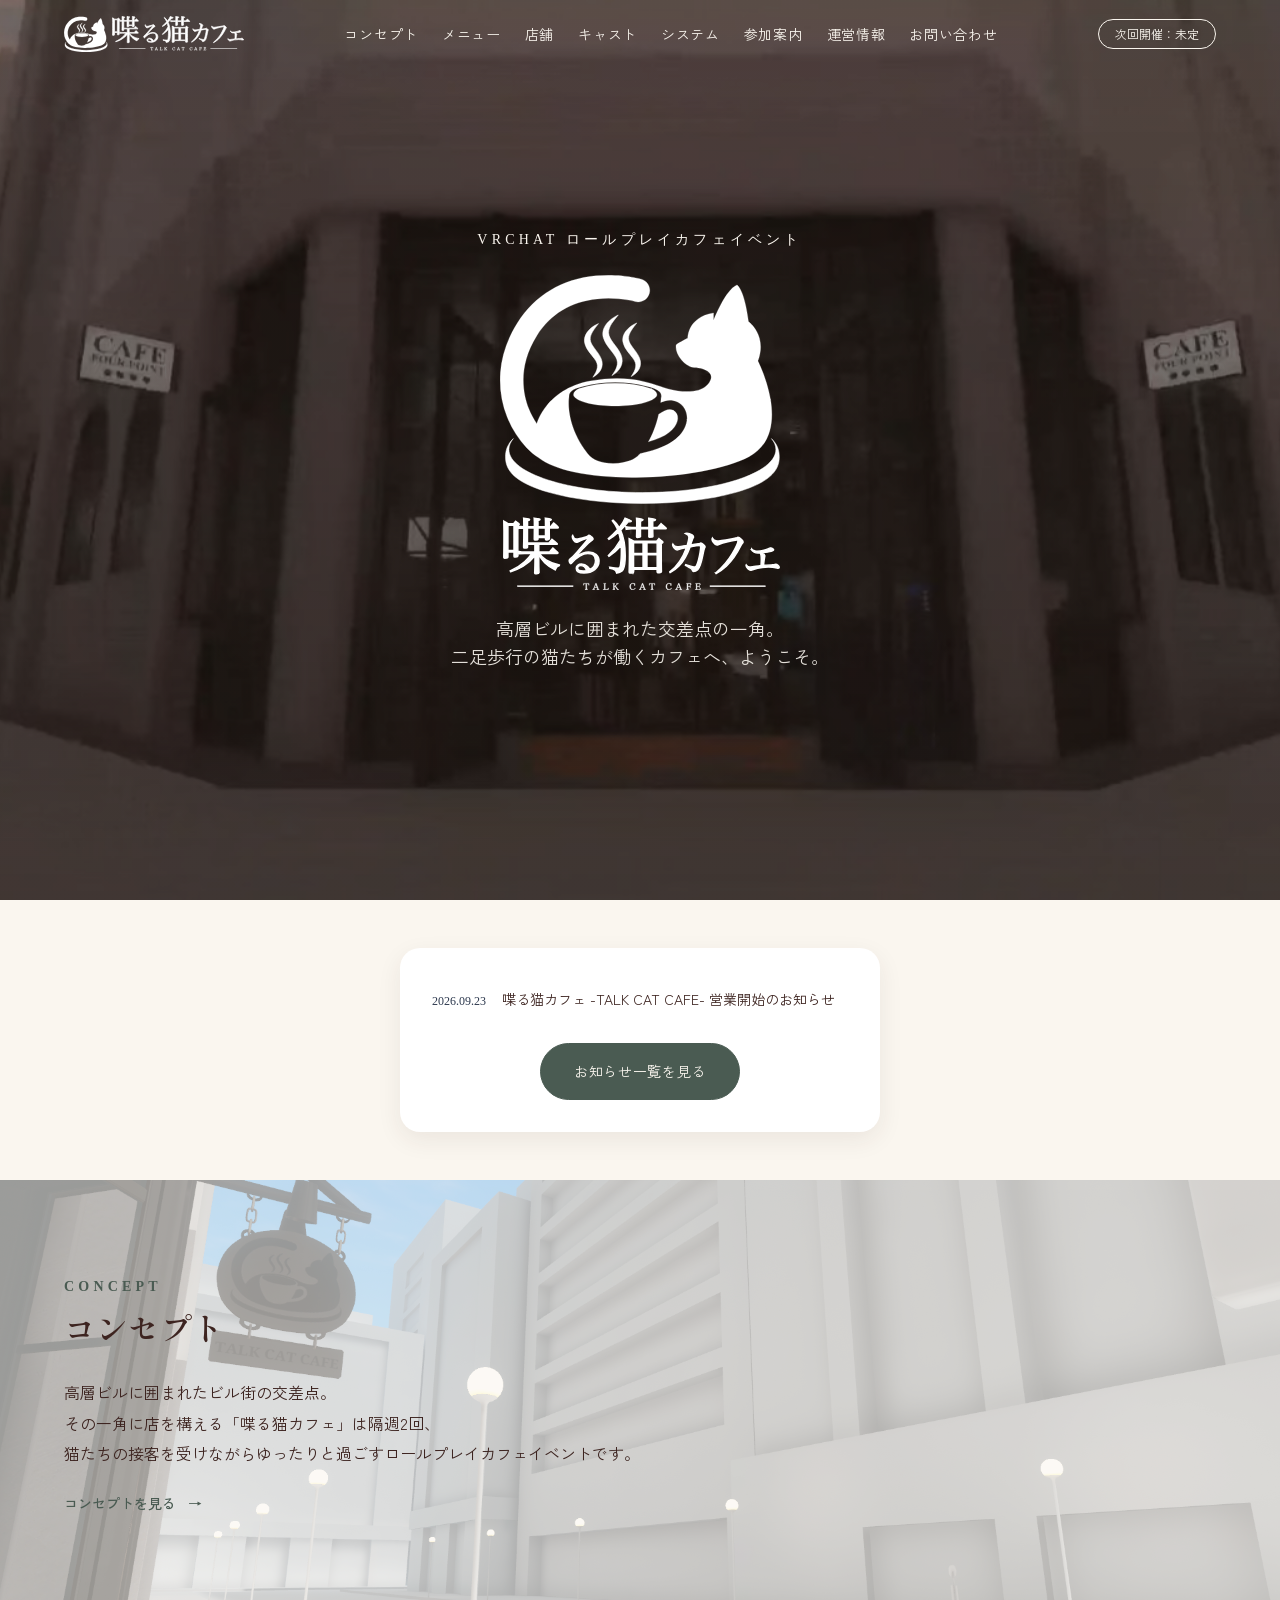
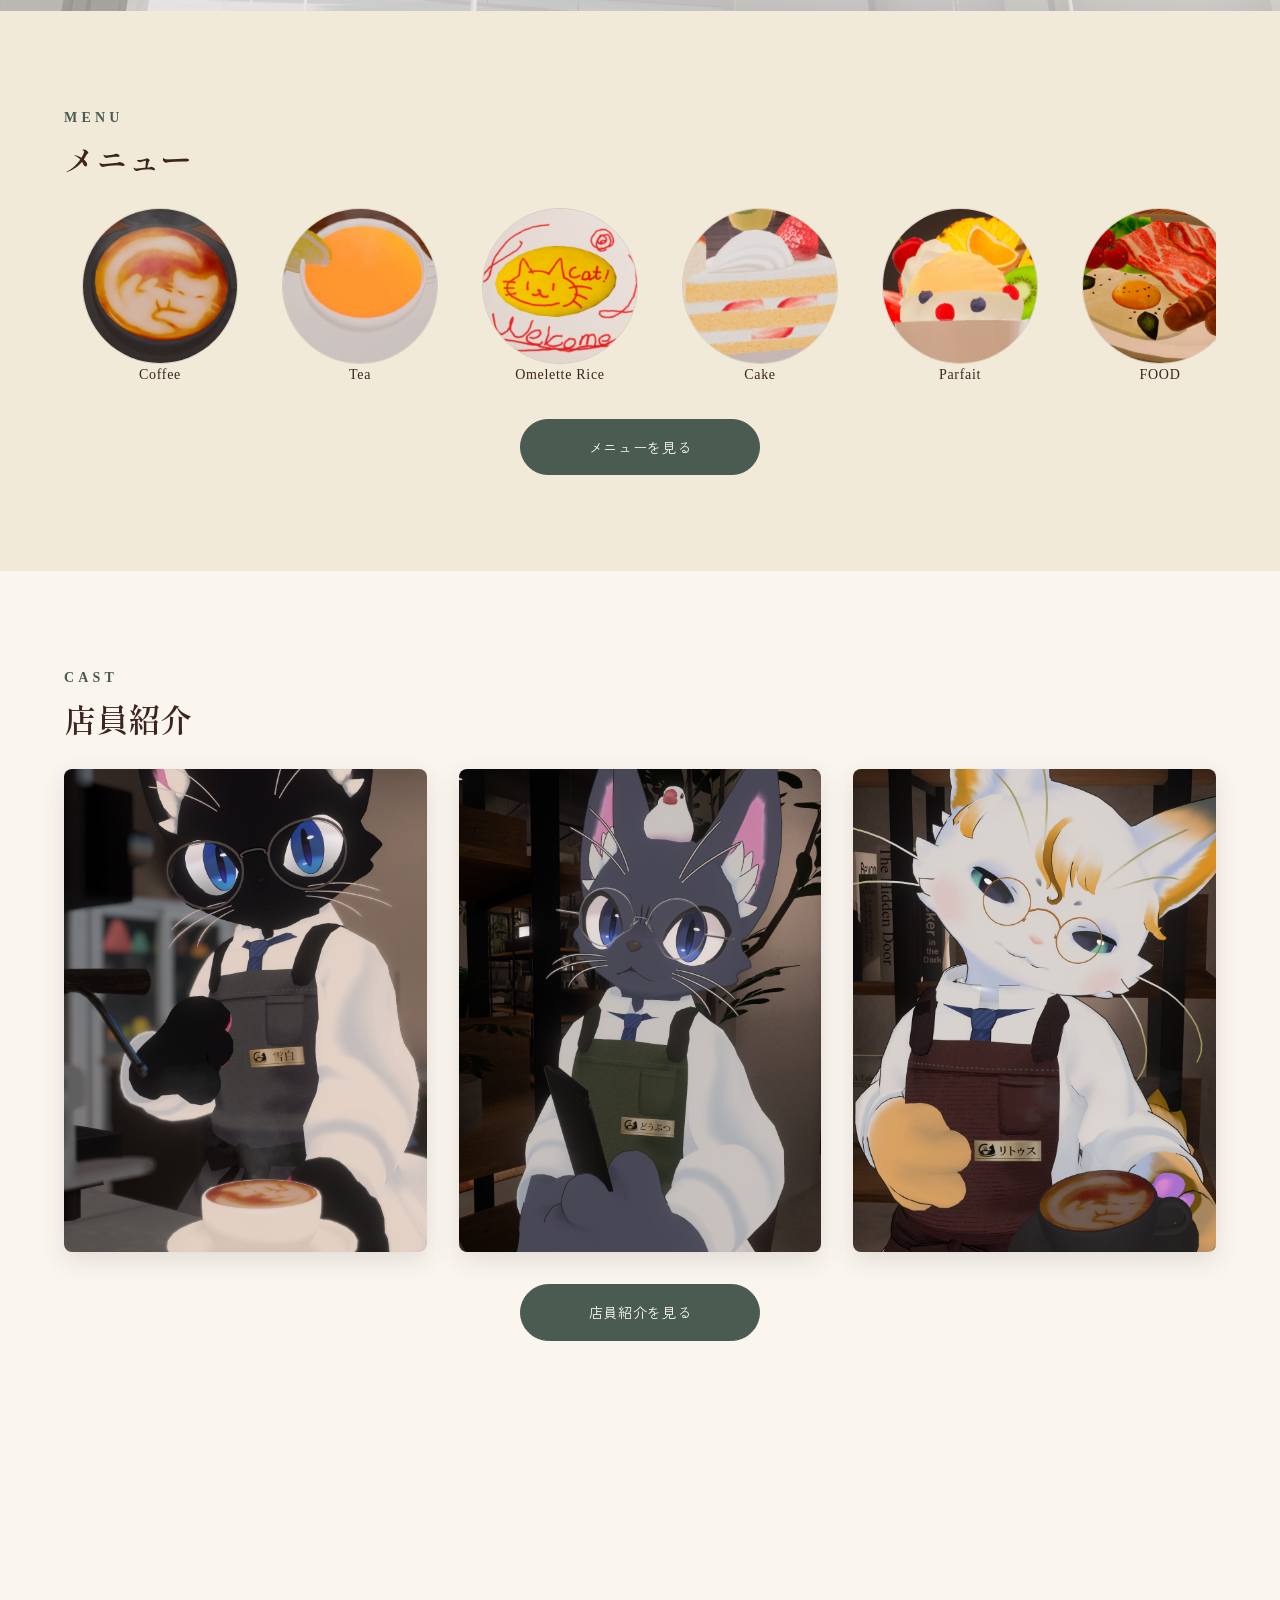
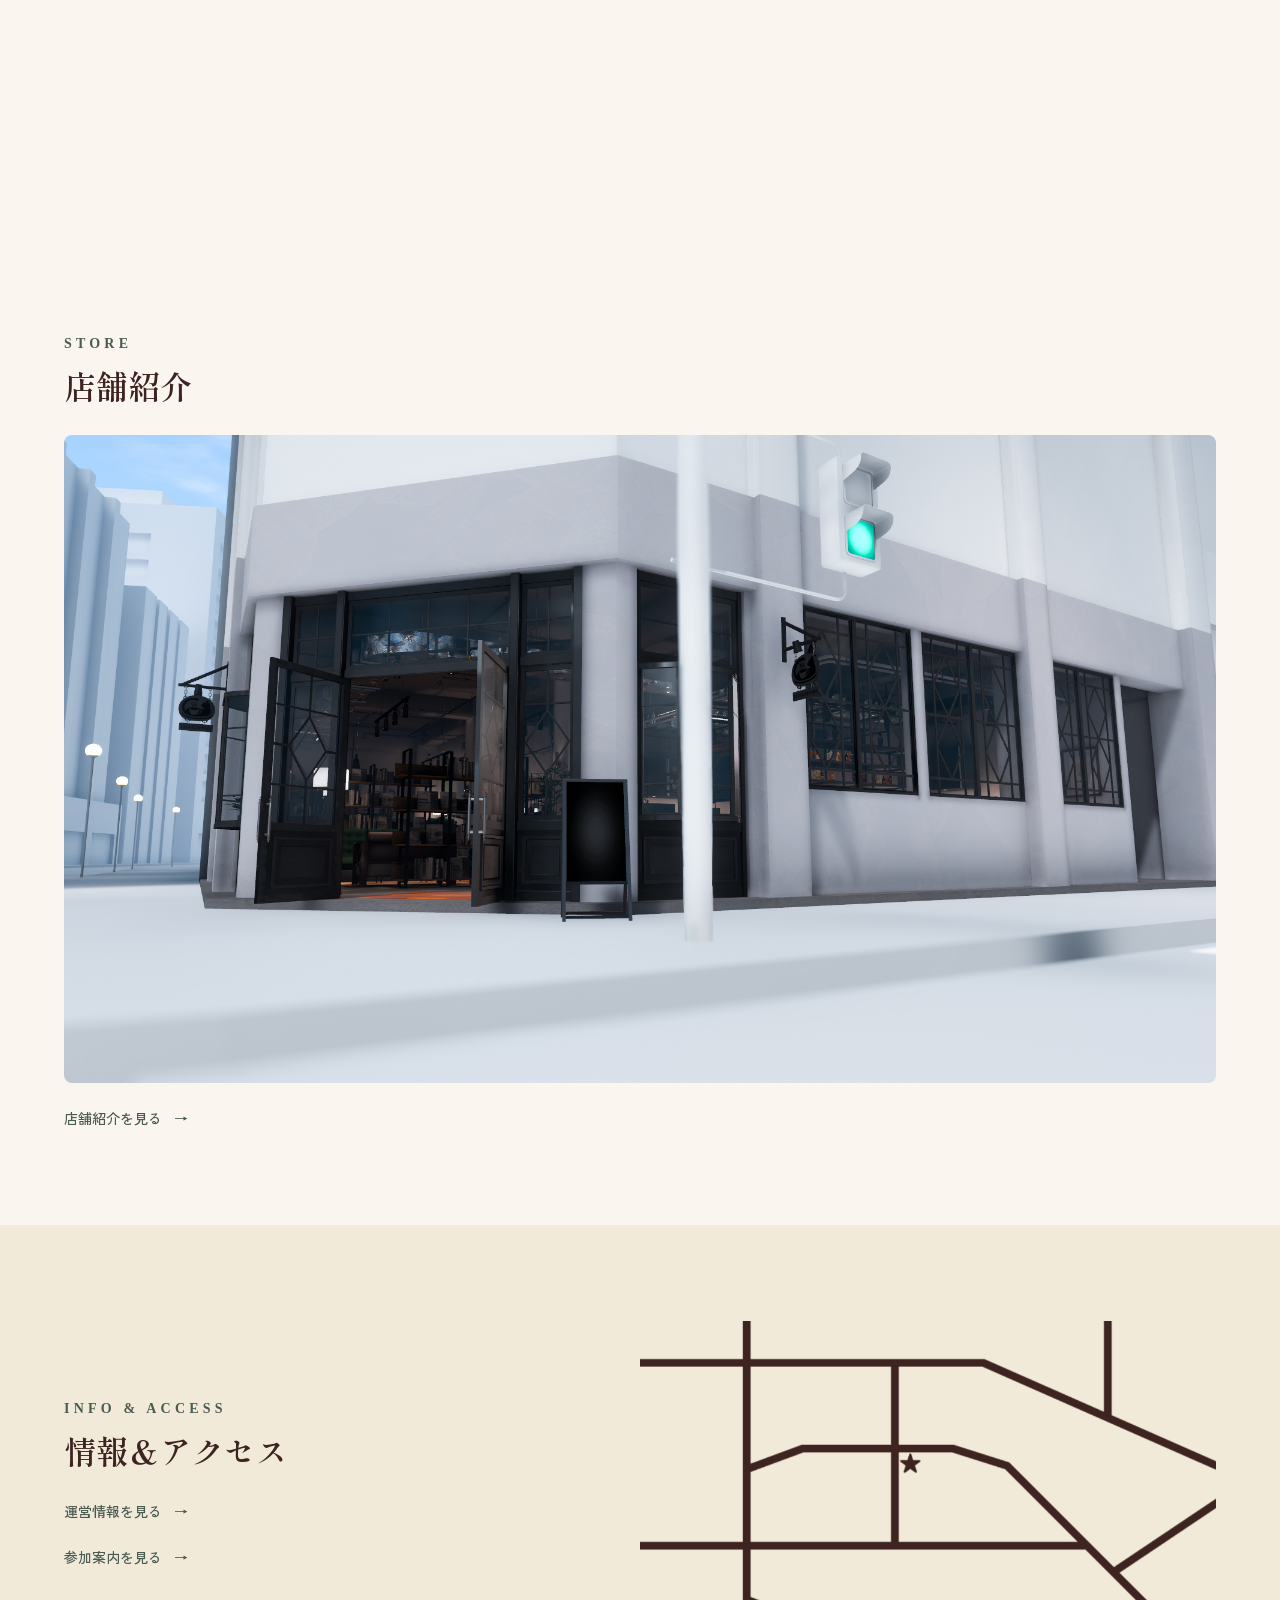
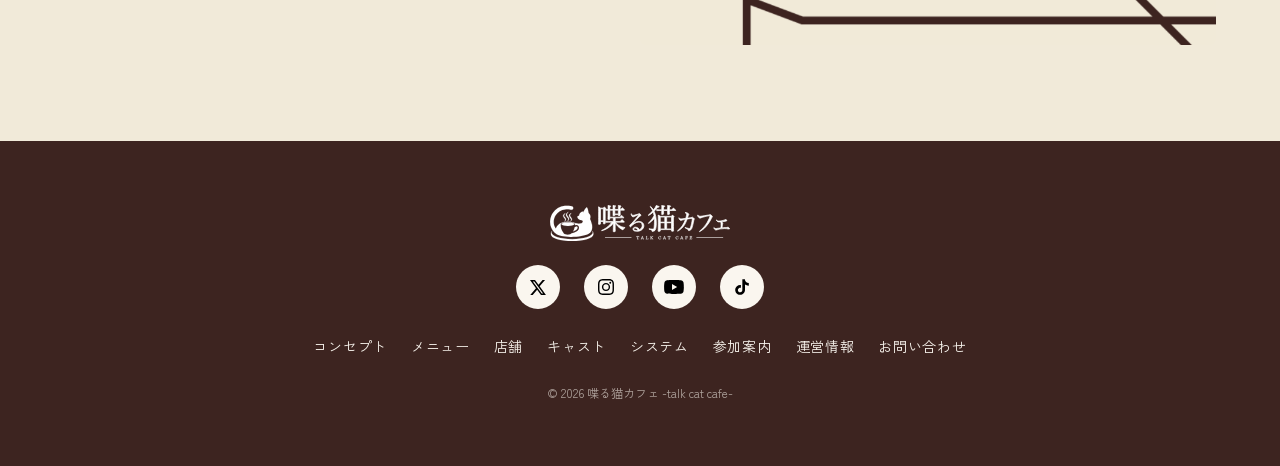
==== commit a9b5b81b: "news update" ====
--- a/index.html
+++ b/index.html
@@ -102,10 +102,6 @@
       <ul class="news__list">
         <li class="news__item">
           <time class="news__date" datetime="2026-09-23">2026.09.23</time>
-          <p class="news__text"><a href="news-001.html" class="news__link">第一回・第二回クローズドプレオープンについて</a></p>
-        </li>
-        <li class="news__item">
-          <time class="news__date" datetime="2026-09-23">2026.09.23</time>
           <p class="news__text"><a href="news-000.html" class="news__link">喋る猫カフェ -TALK CAT CAFE- 営業開始のお知らせ</a></p>
         </li>
       </ul>
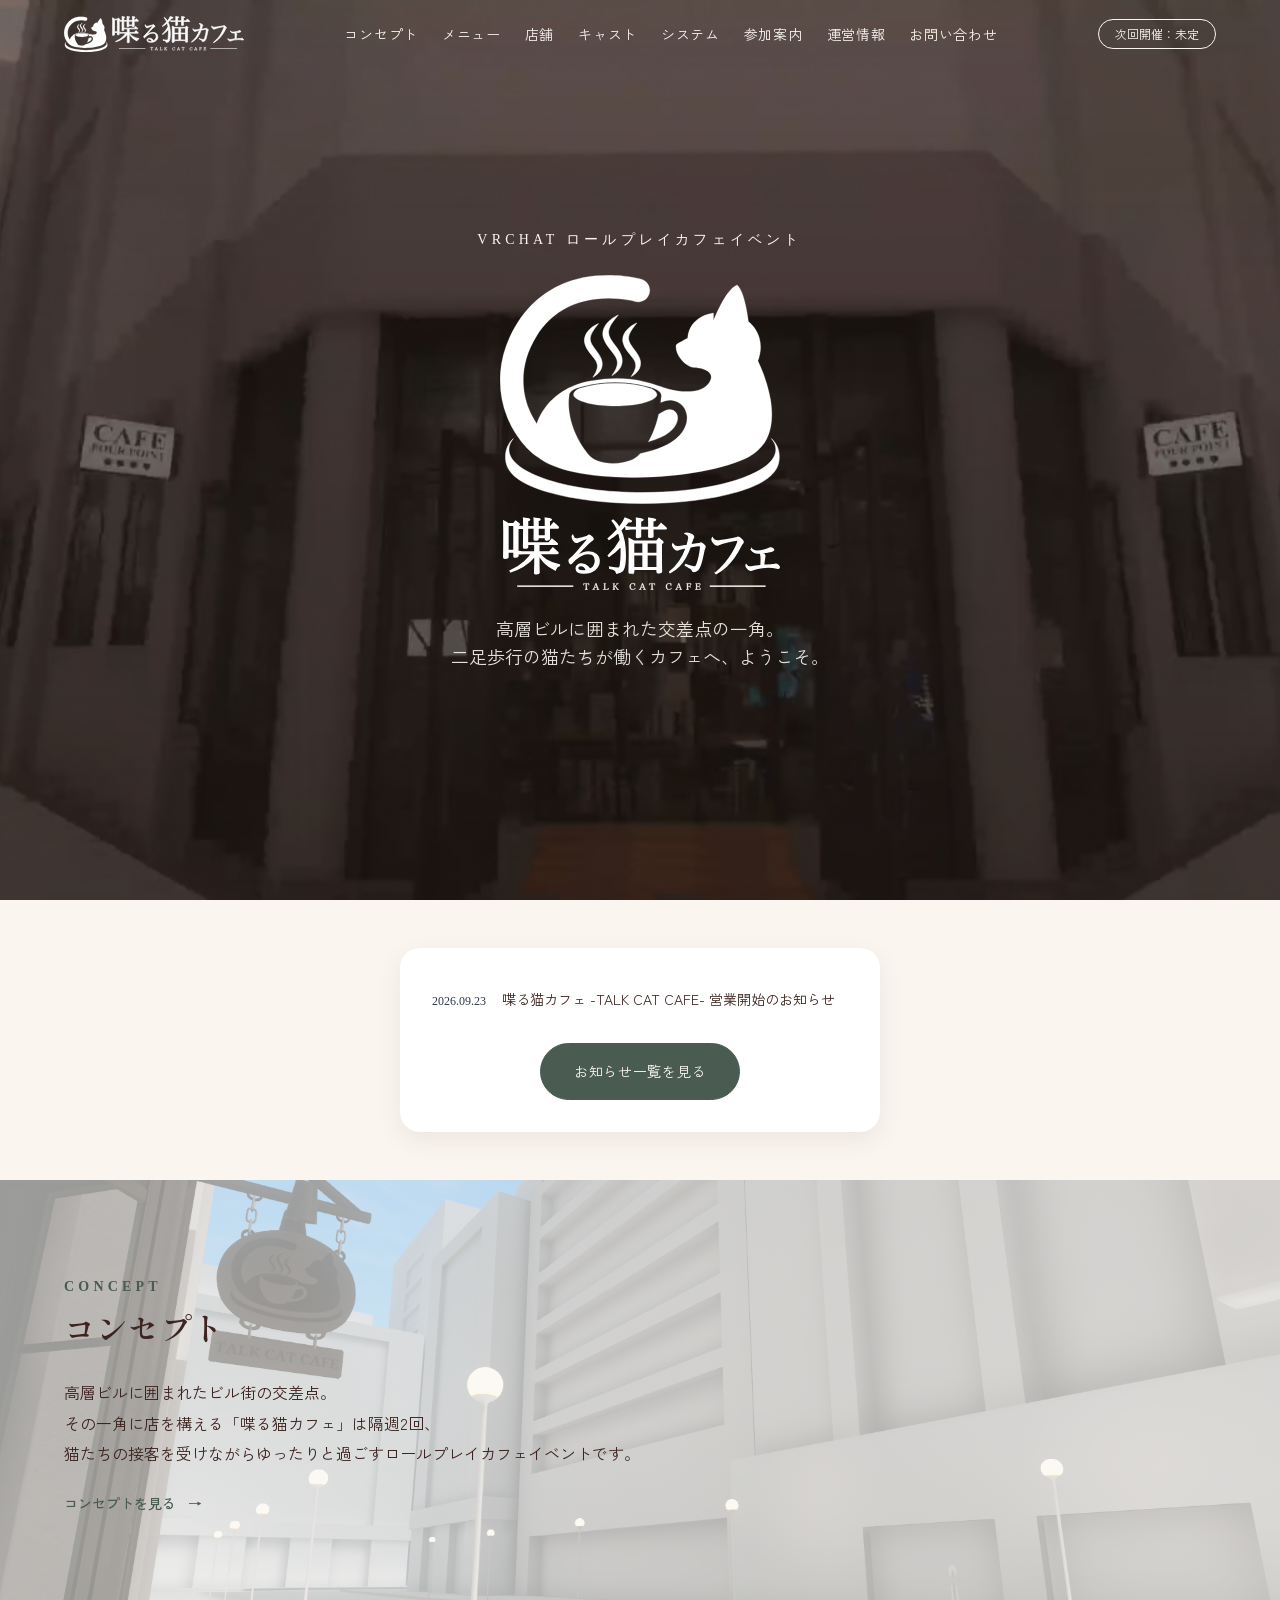
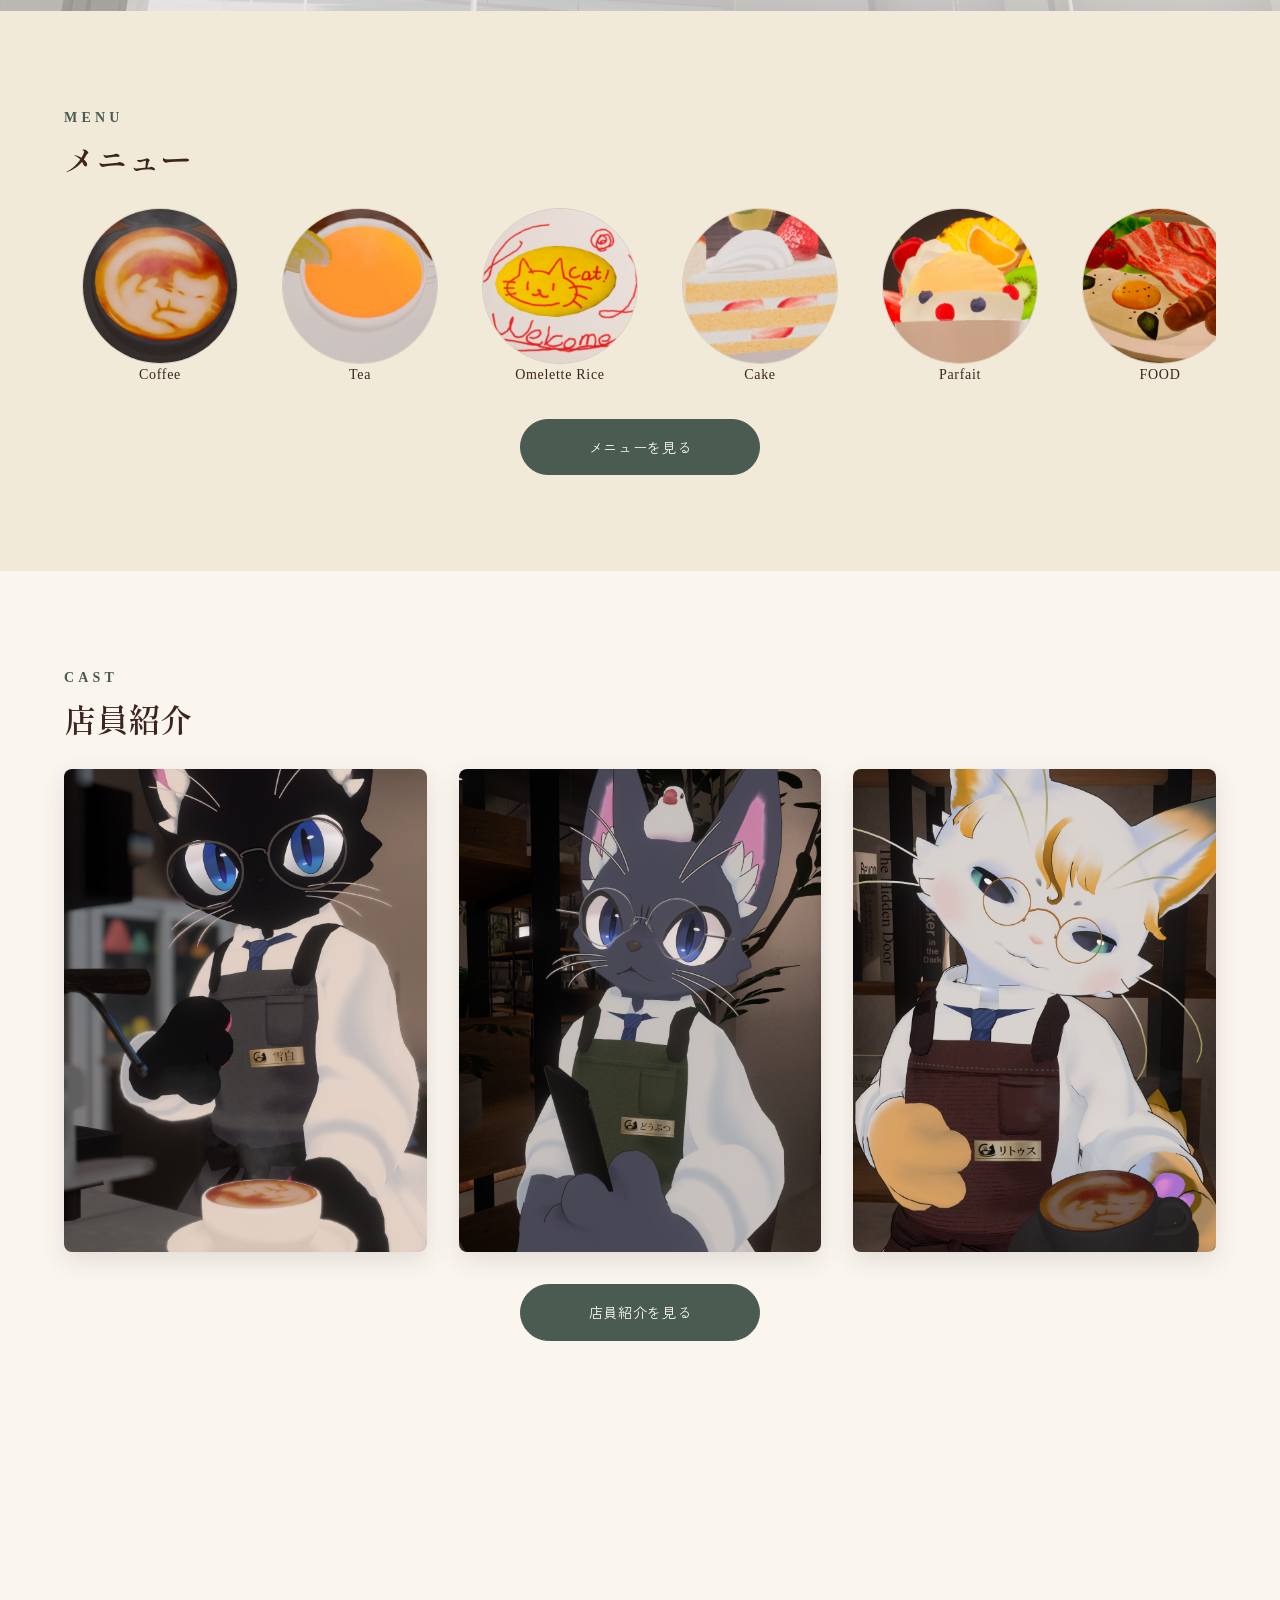
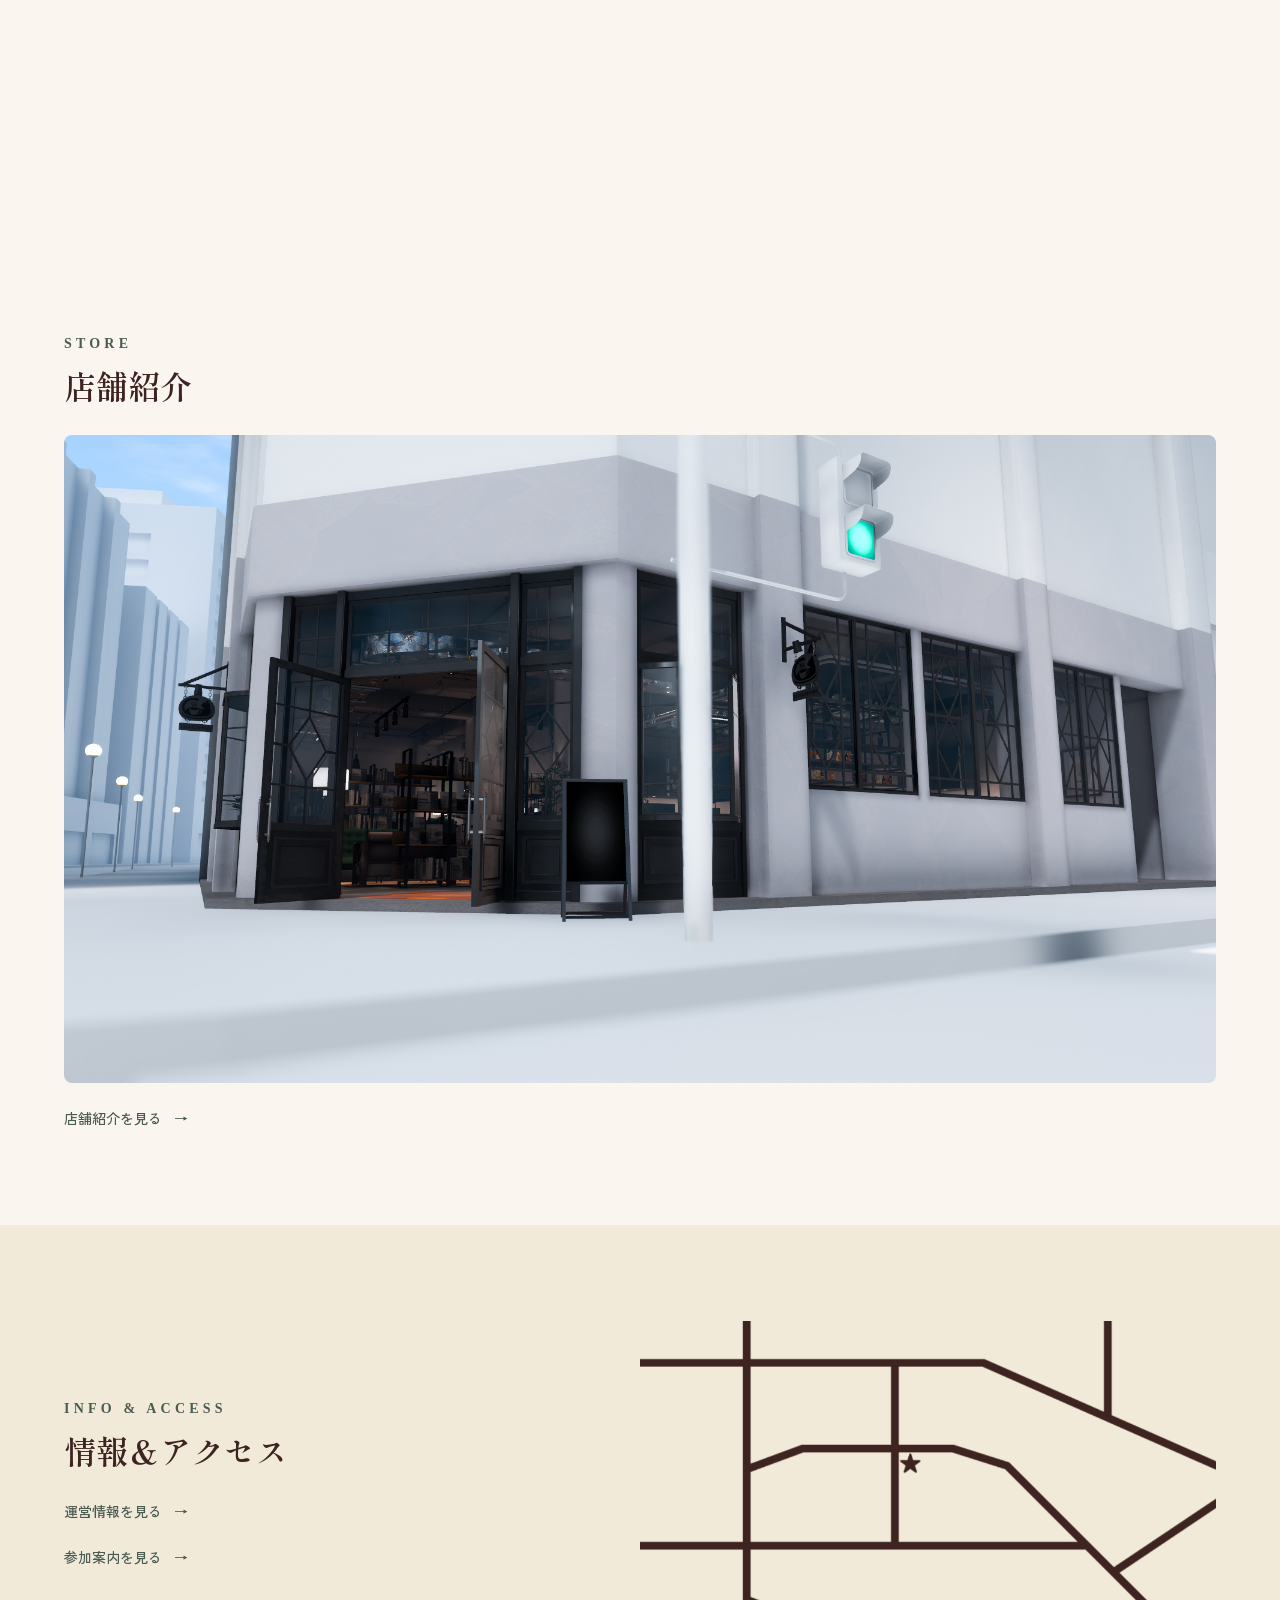
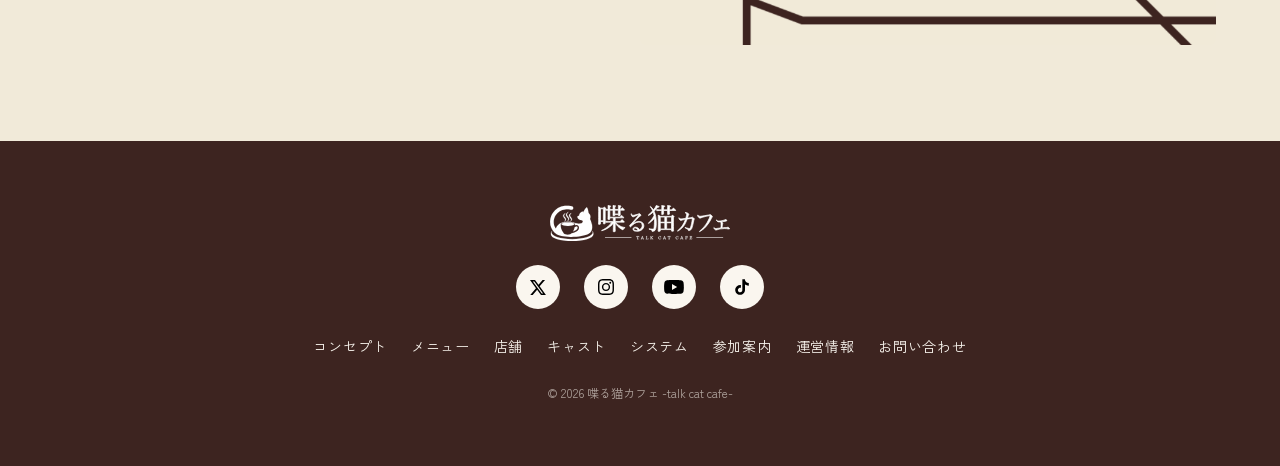
==== commit a42eb5dc: "add favicon" ====
--- a/index.html
+++ b/index.html
@@ -5,7 +5,8 @@
   <meta name="viewport" content="width=device-width, initial-scale=1.0">
   <title>喋る猫カフェ -talk cat cafe- | VRChatロールプレイカフェイベント公式サイト</title>
   <meta name="description" content="高層ビルに囲まれた交差点の一角にたたずむ、二足歩行の猫たちが働くカフェ「喋る猫カフェ -talk cat cafe-」。VRChatにて隔週開催のロールプレイカフェイベント公式サイトです。">
-
+  <link rel="icon" href="favicon.ico" sizes="32x32">
+  <link rel="icon" href="assets/images/favicon.svg" type="image/svg+xml">
   <!-- Webフォント -->
   <link rel="preconnect" href="https://fonts.googleapis.com">
   <link rel="preconnect" href="https://fonts.gstatic.com" crossorigin>
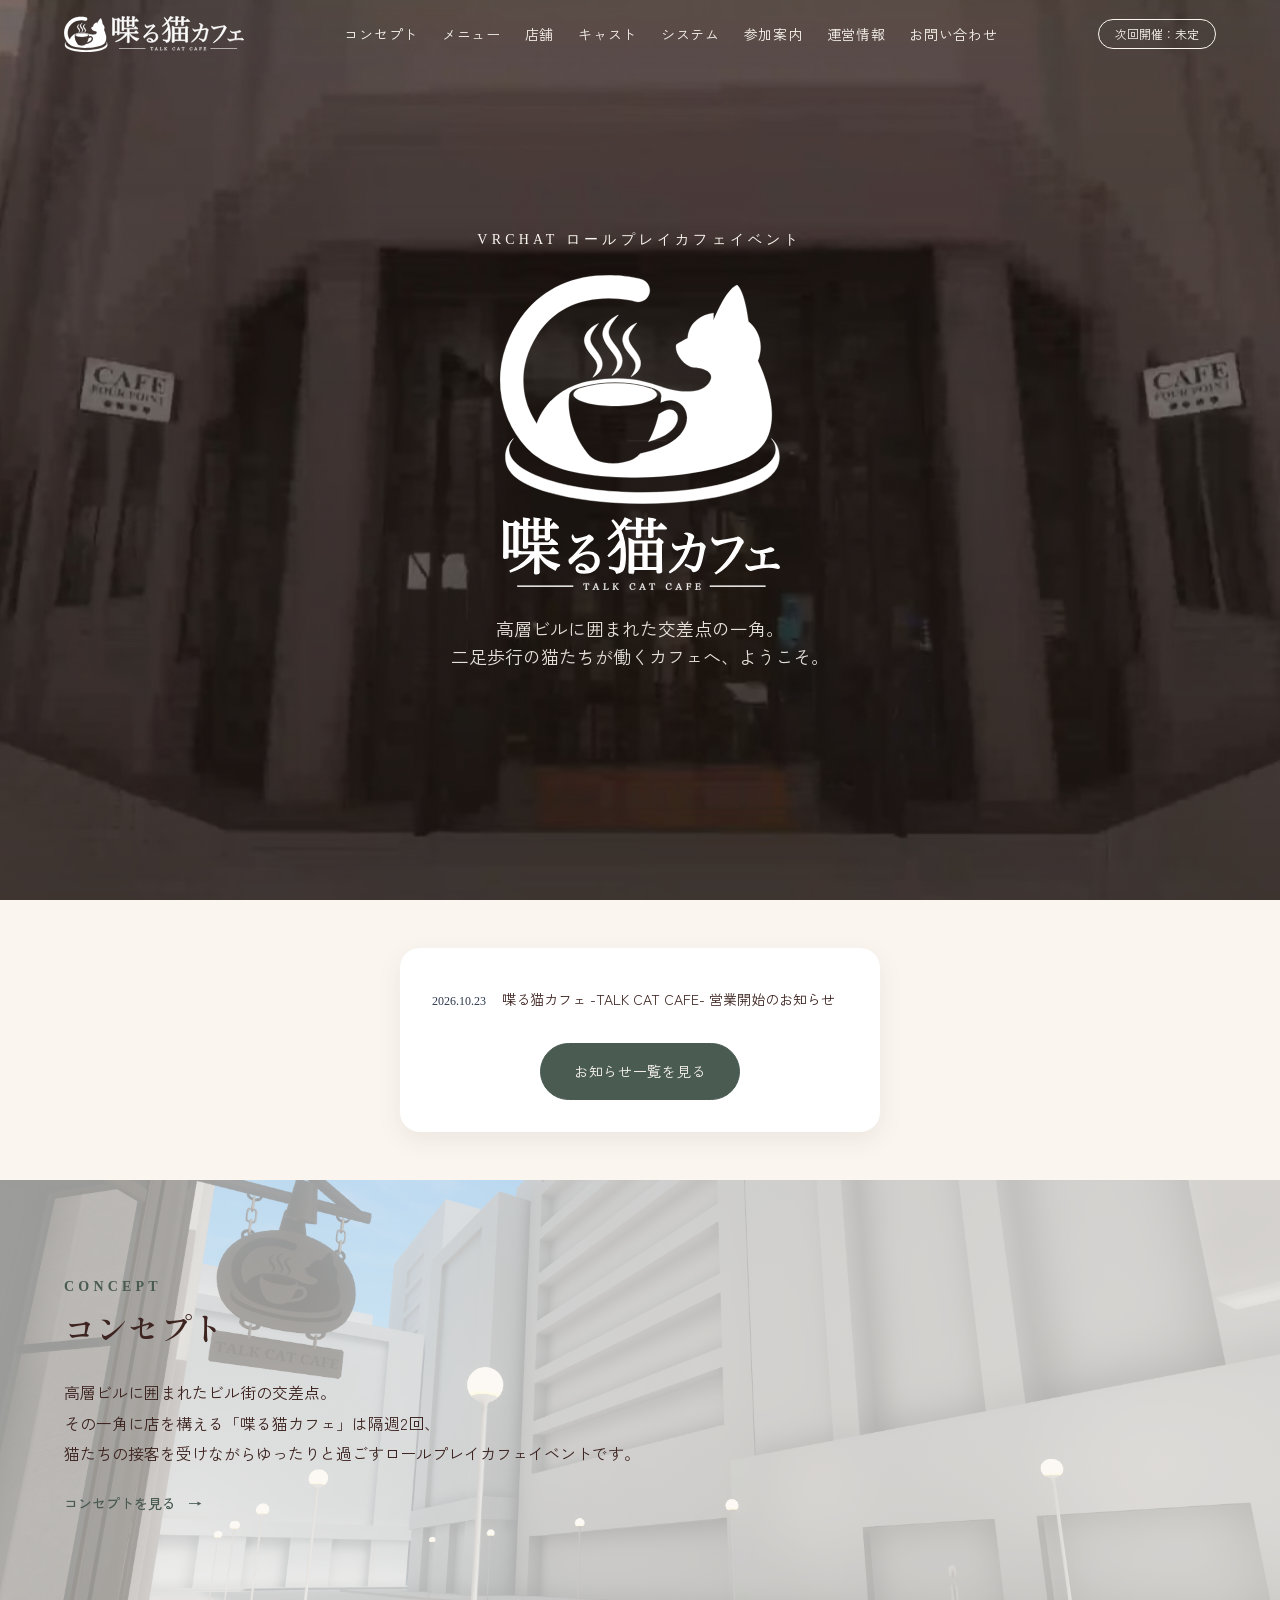
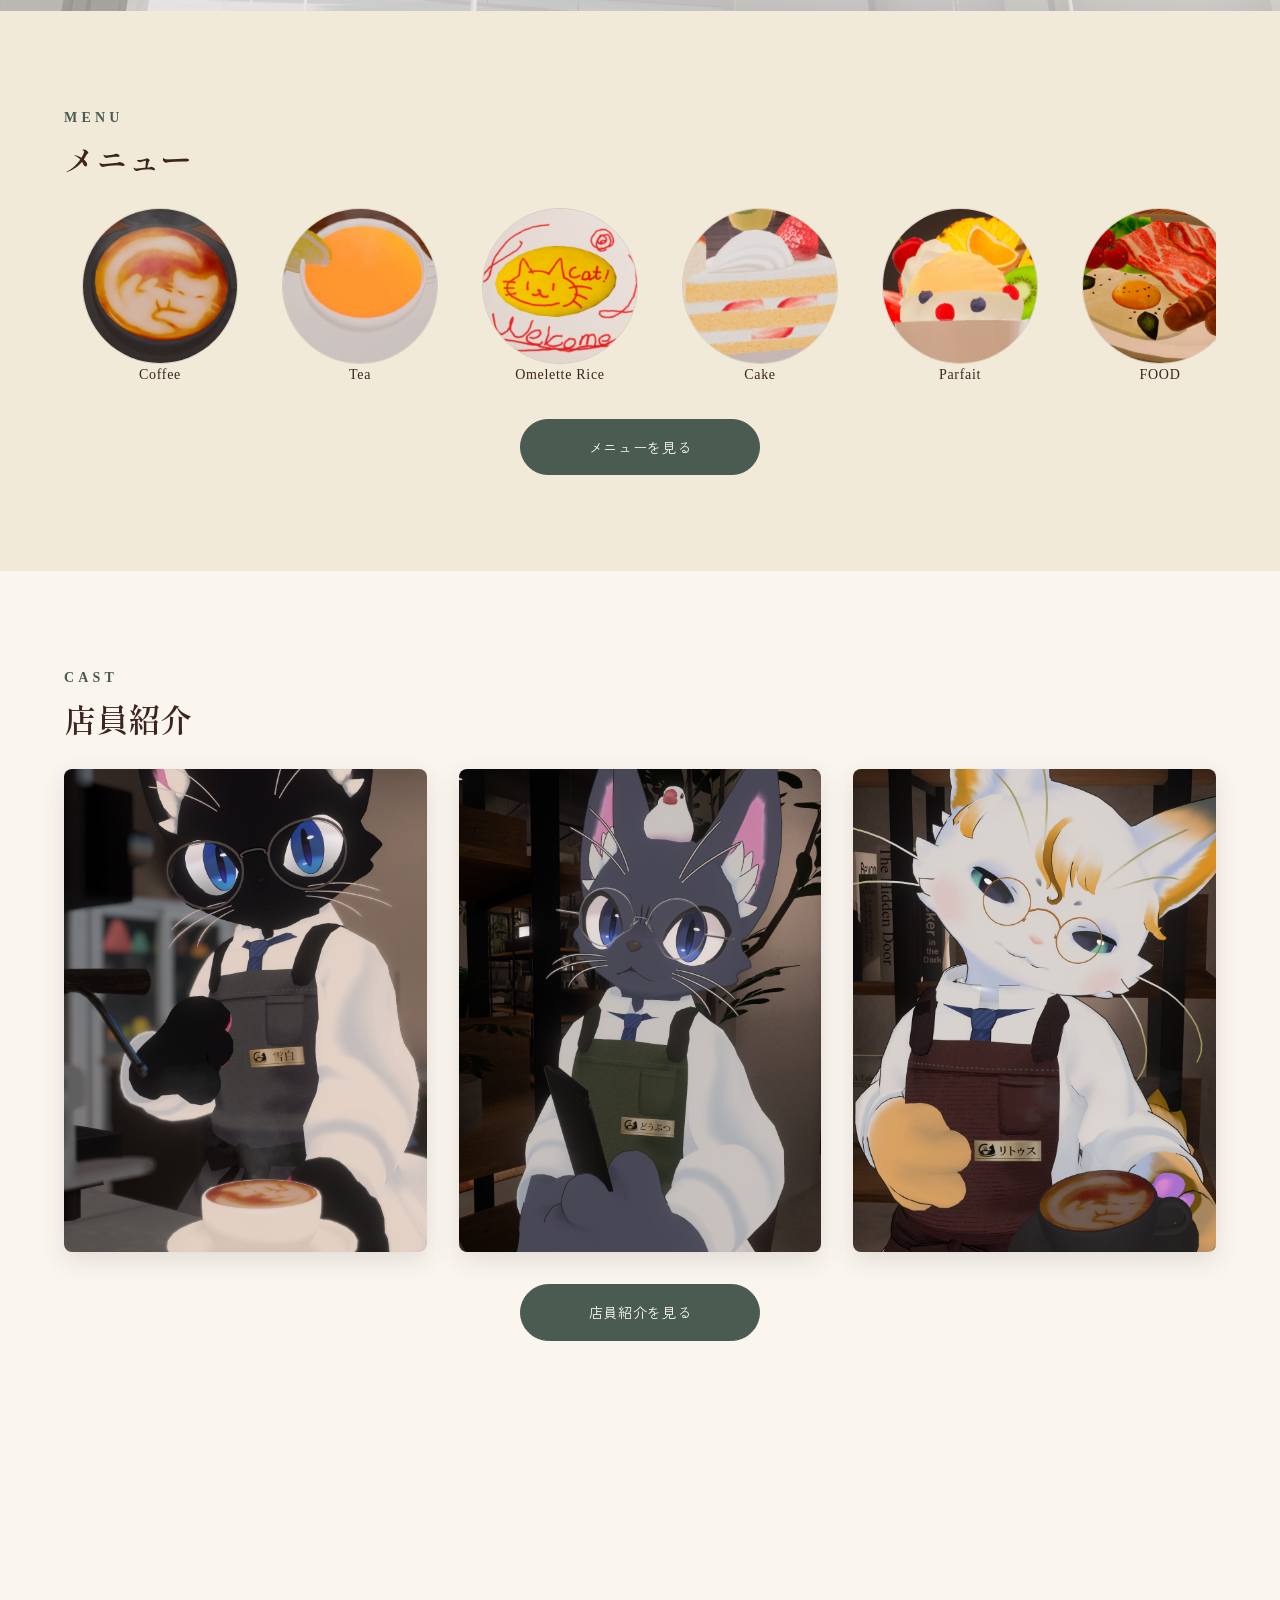
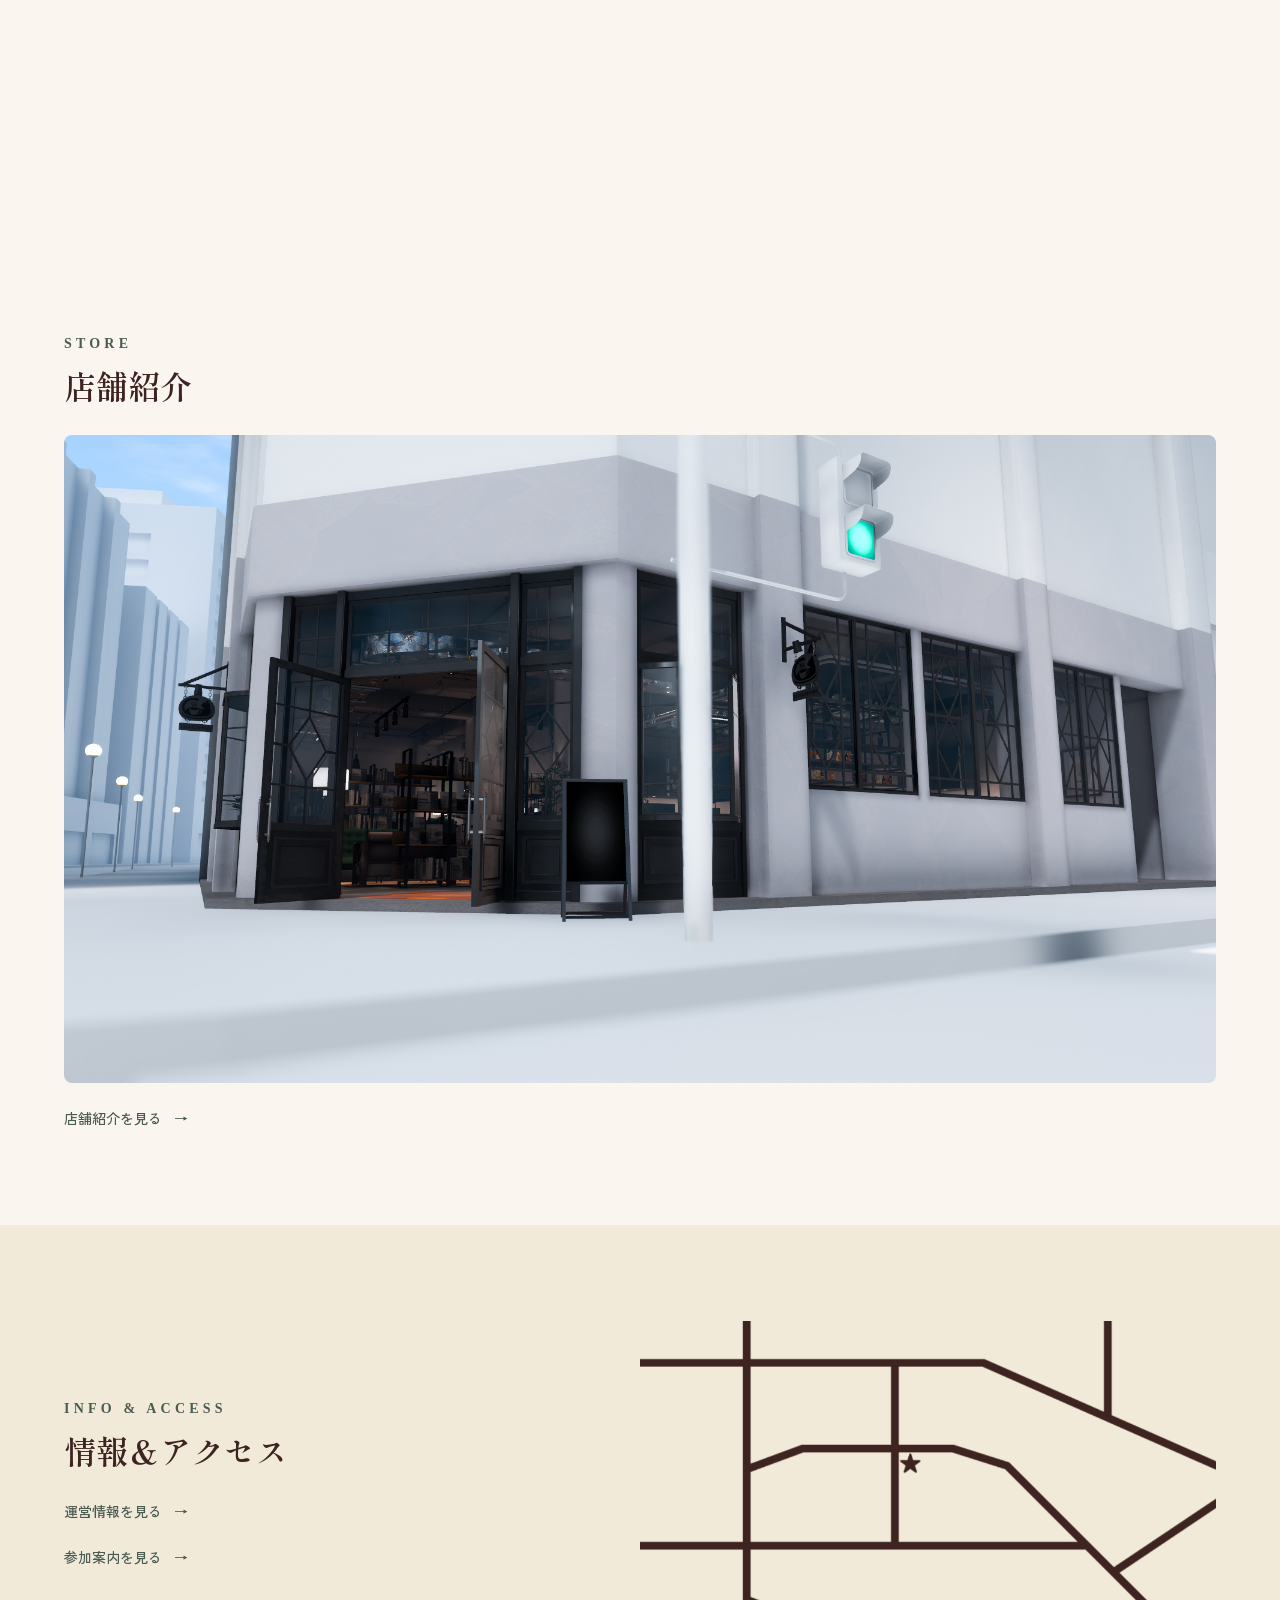
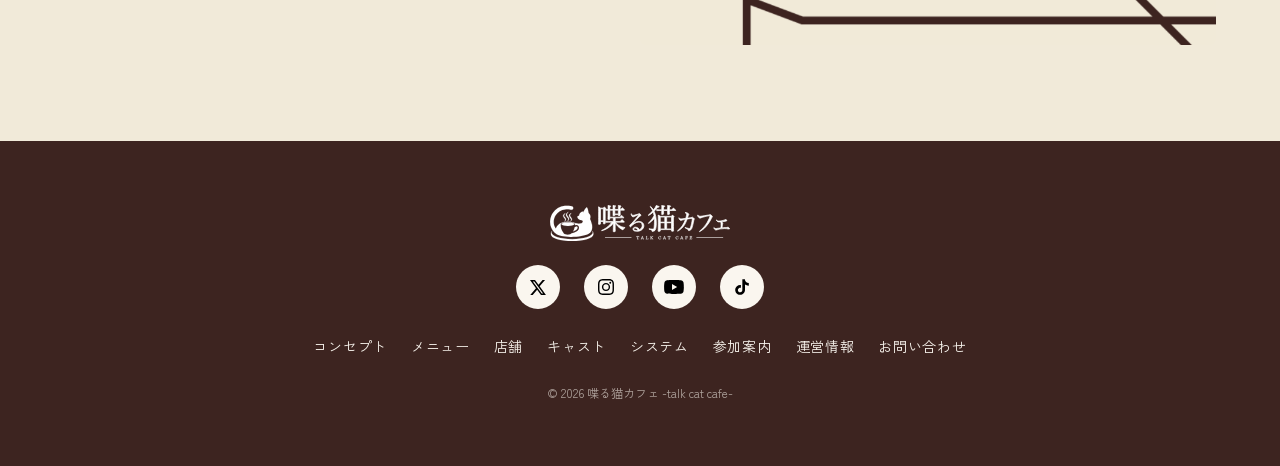
==== commit c637002f: "news-000 date correct" ====
--- a/index.html
+++ b/index.html
@@ -102,7 +102,7 @@
     <div class="news__card">
       <ul class="news__list">
         <li class="news__item">
-          <time class="news__date" datetime="2026-09-23">2026.09.23</time>
+          <time class="news__date" datetime="2026-10-23">2026.10.23</time>
           <p class="news__text"><a href="news-000.html" class="news__link">喋る猫カフェ -TALK CAT CAFE- 営業開始のお知らせ</a></p>
         </li>
       </ul>
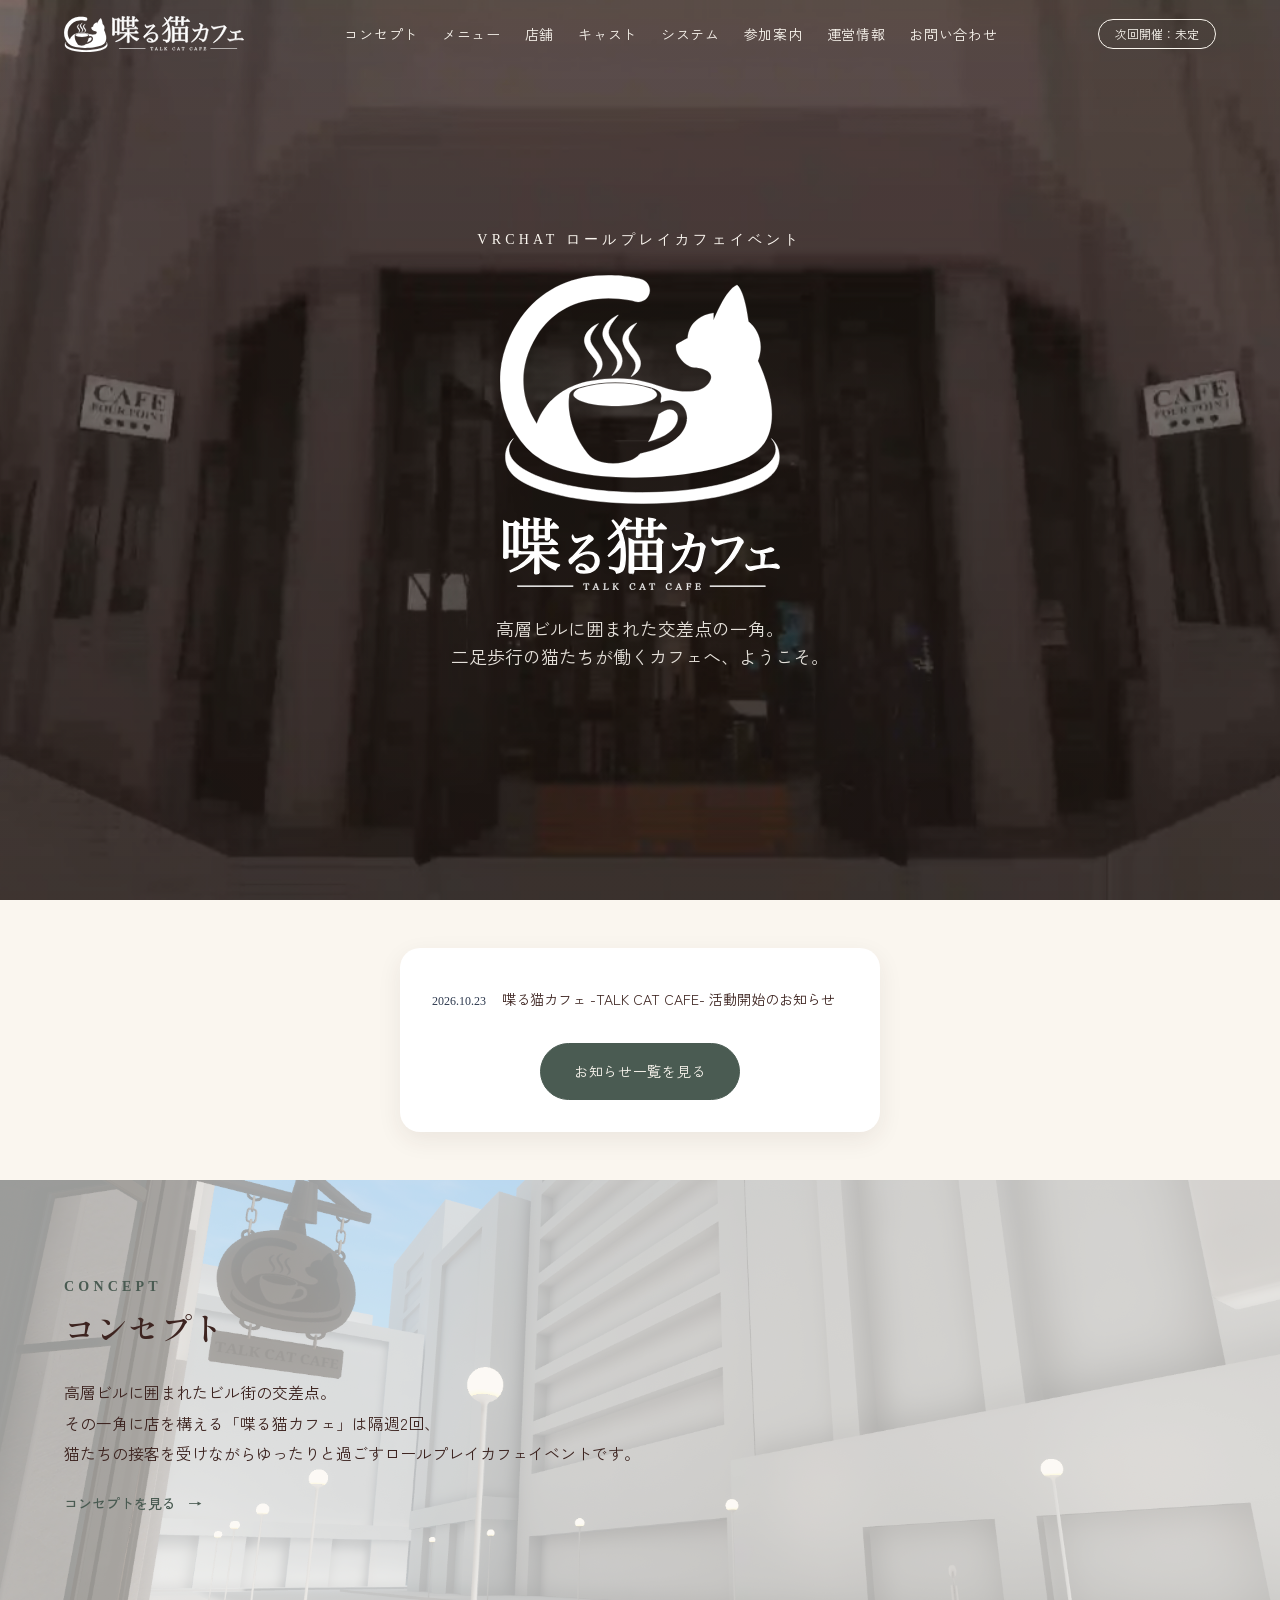
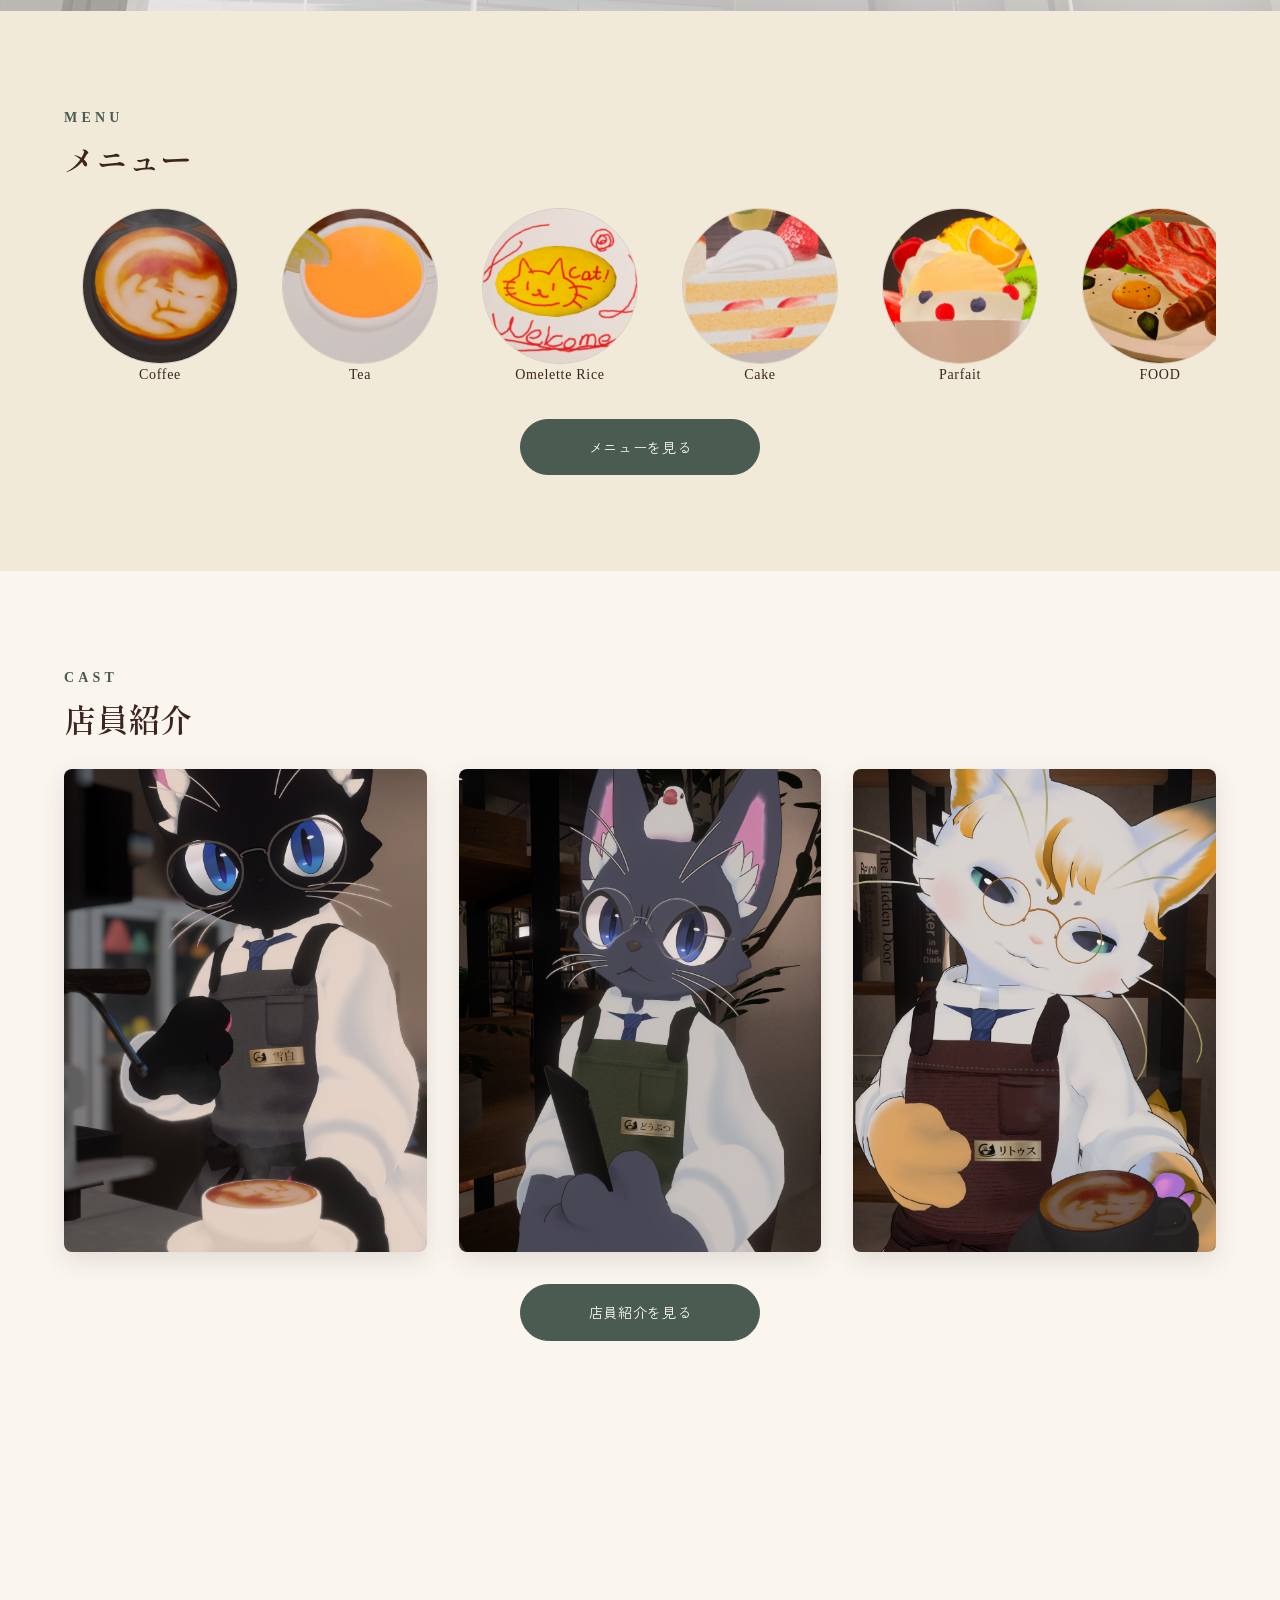
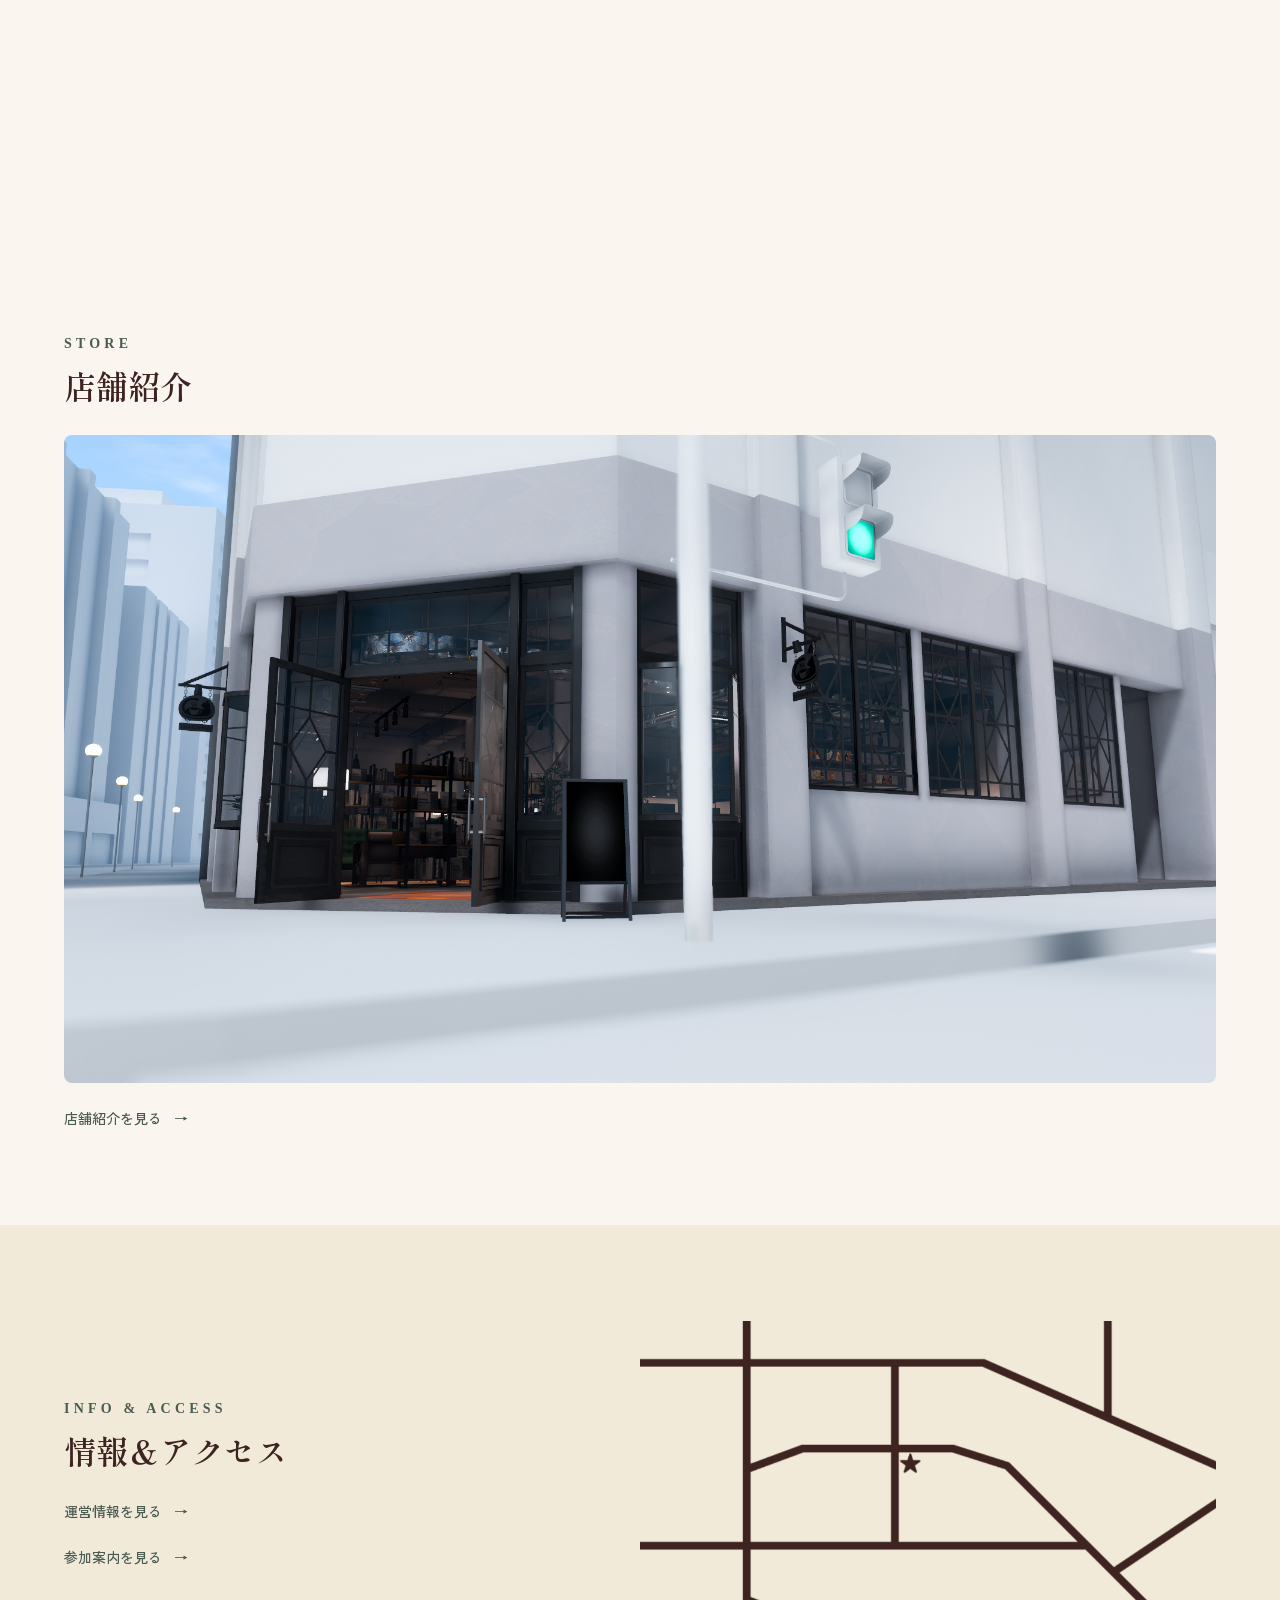
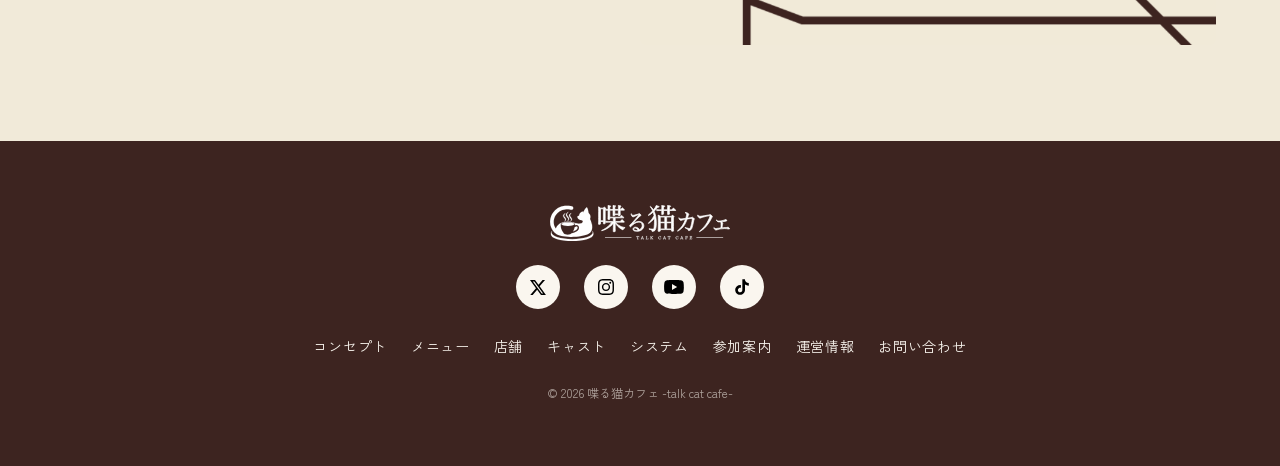
==== commit 854058fc: "news-000 correct" ====
--- a/index.html
+++ b/index.html
@@ -103,7 +103,7 @@
       <ul class="news__list">
         <li class="news__item">
           <time class="news__date" datetime="2026-10-23">2026.10.23</time>
-          <p class="news__text"><a href="news-000.html" class="news__link">喋る猫カフェ -TALK CAT CAFE- 営業開始のお知らせ</a></p>
+          <p class="news__text"><a href="news-000.html" class="news__link">喋る猫カフェ -TALK CAT CAFE- 活動開始のお知らせ</a></p>
         </li>
       </ul>
       <a href="news.html" class="btn btn--primary news__cta">お知らせ一覧を見る</a>
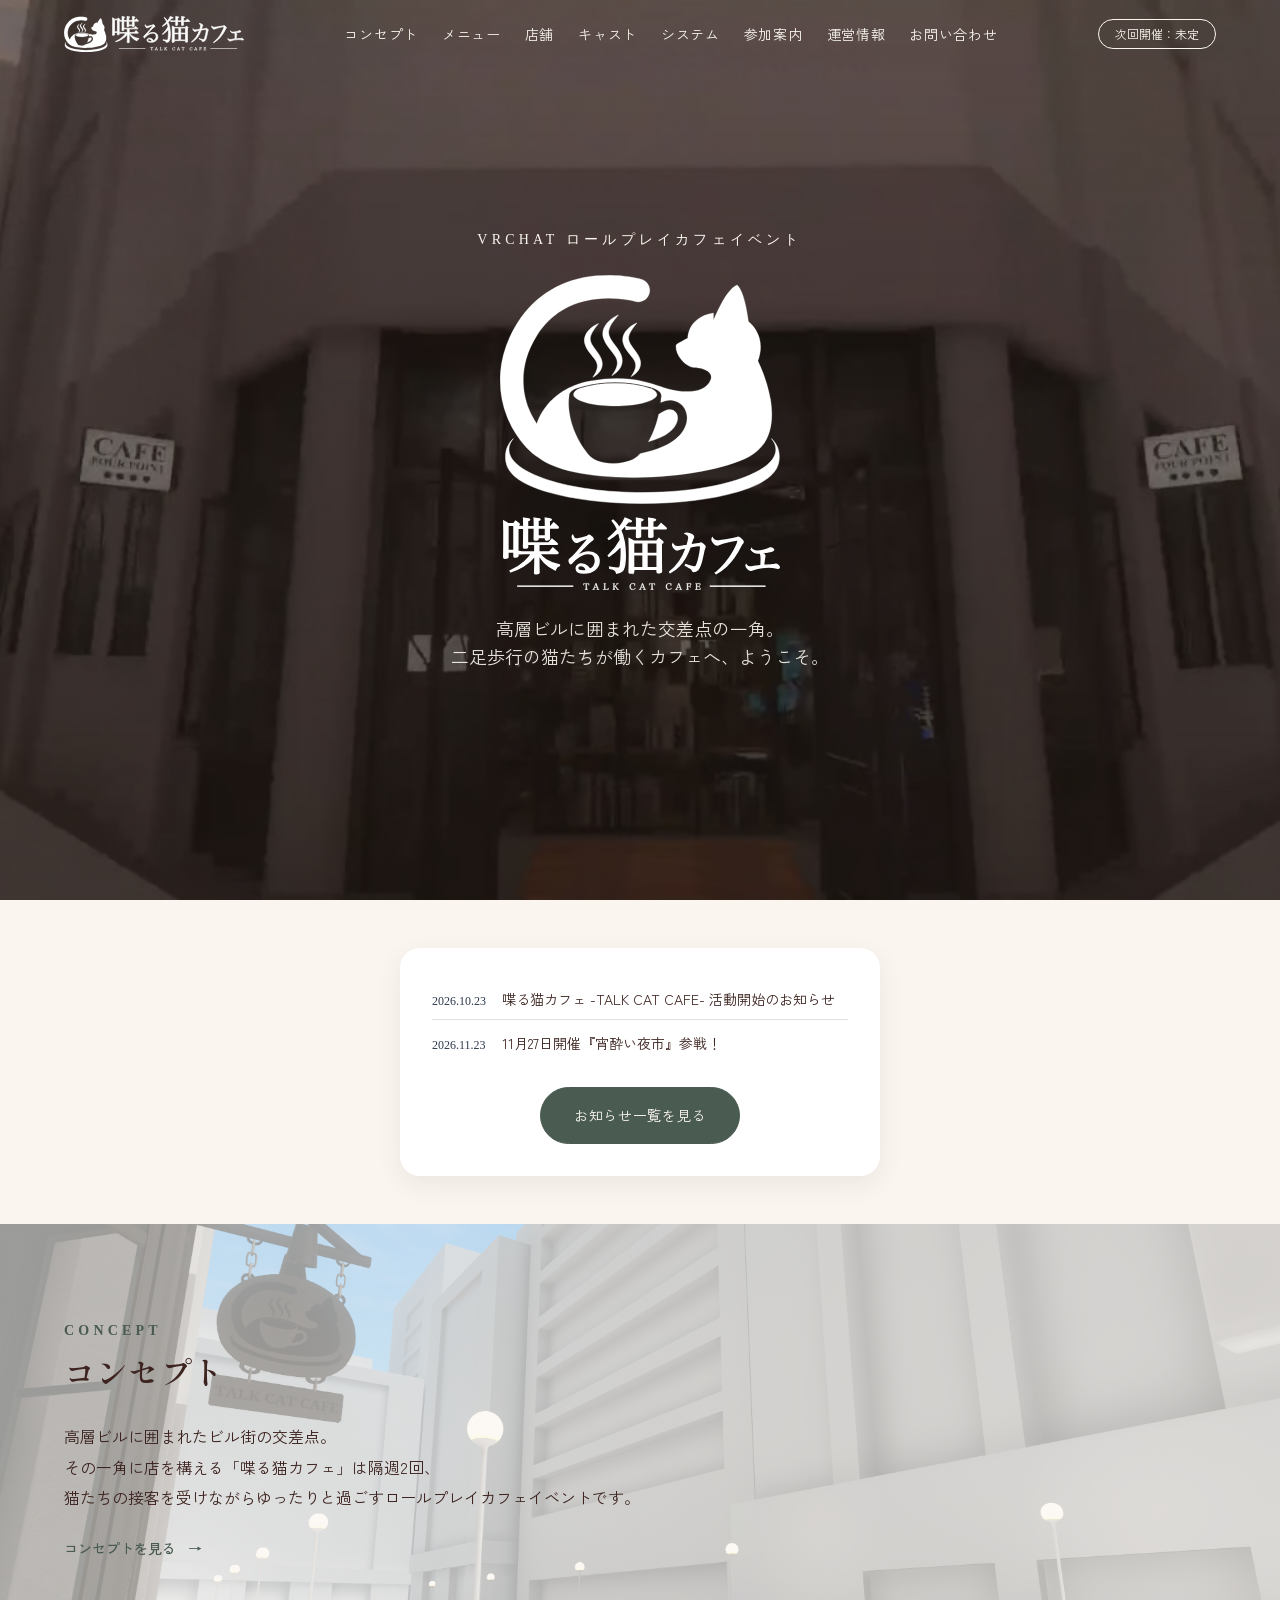
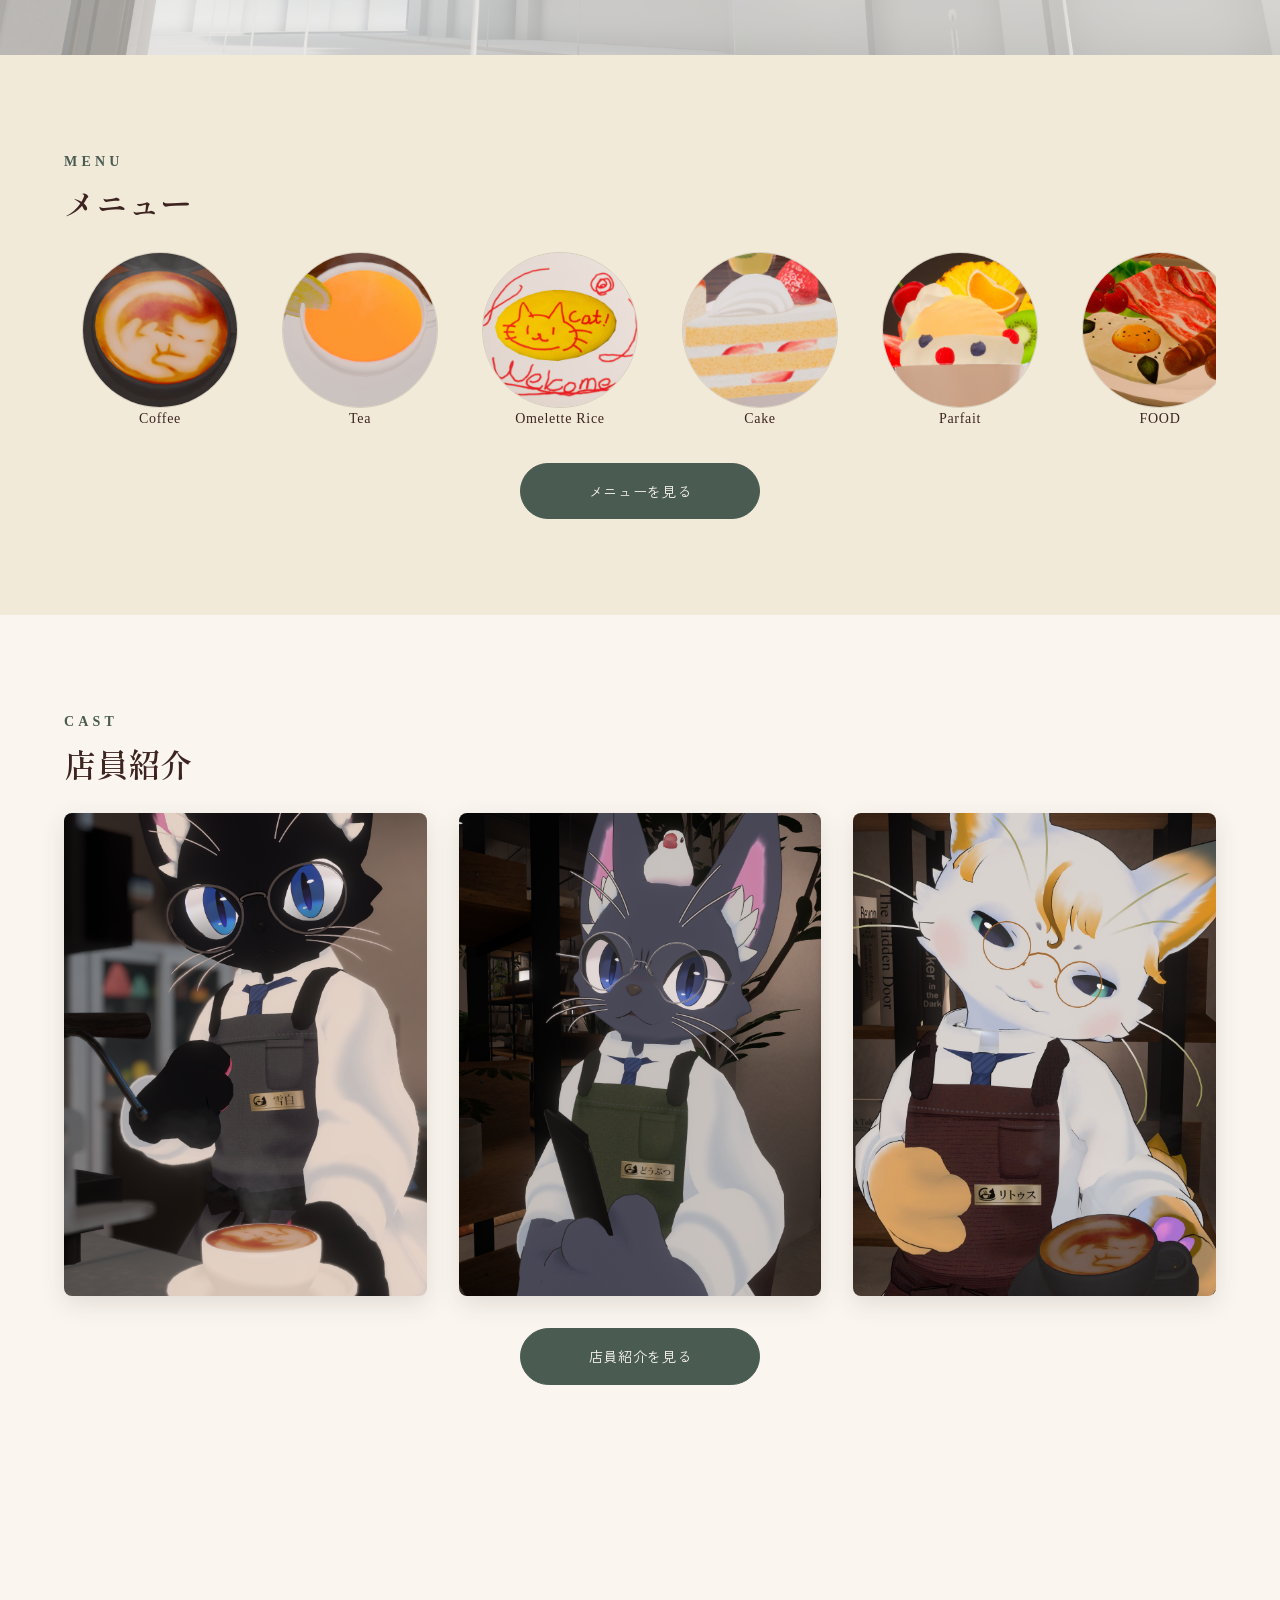
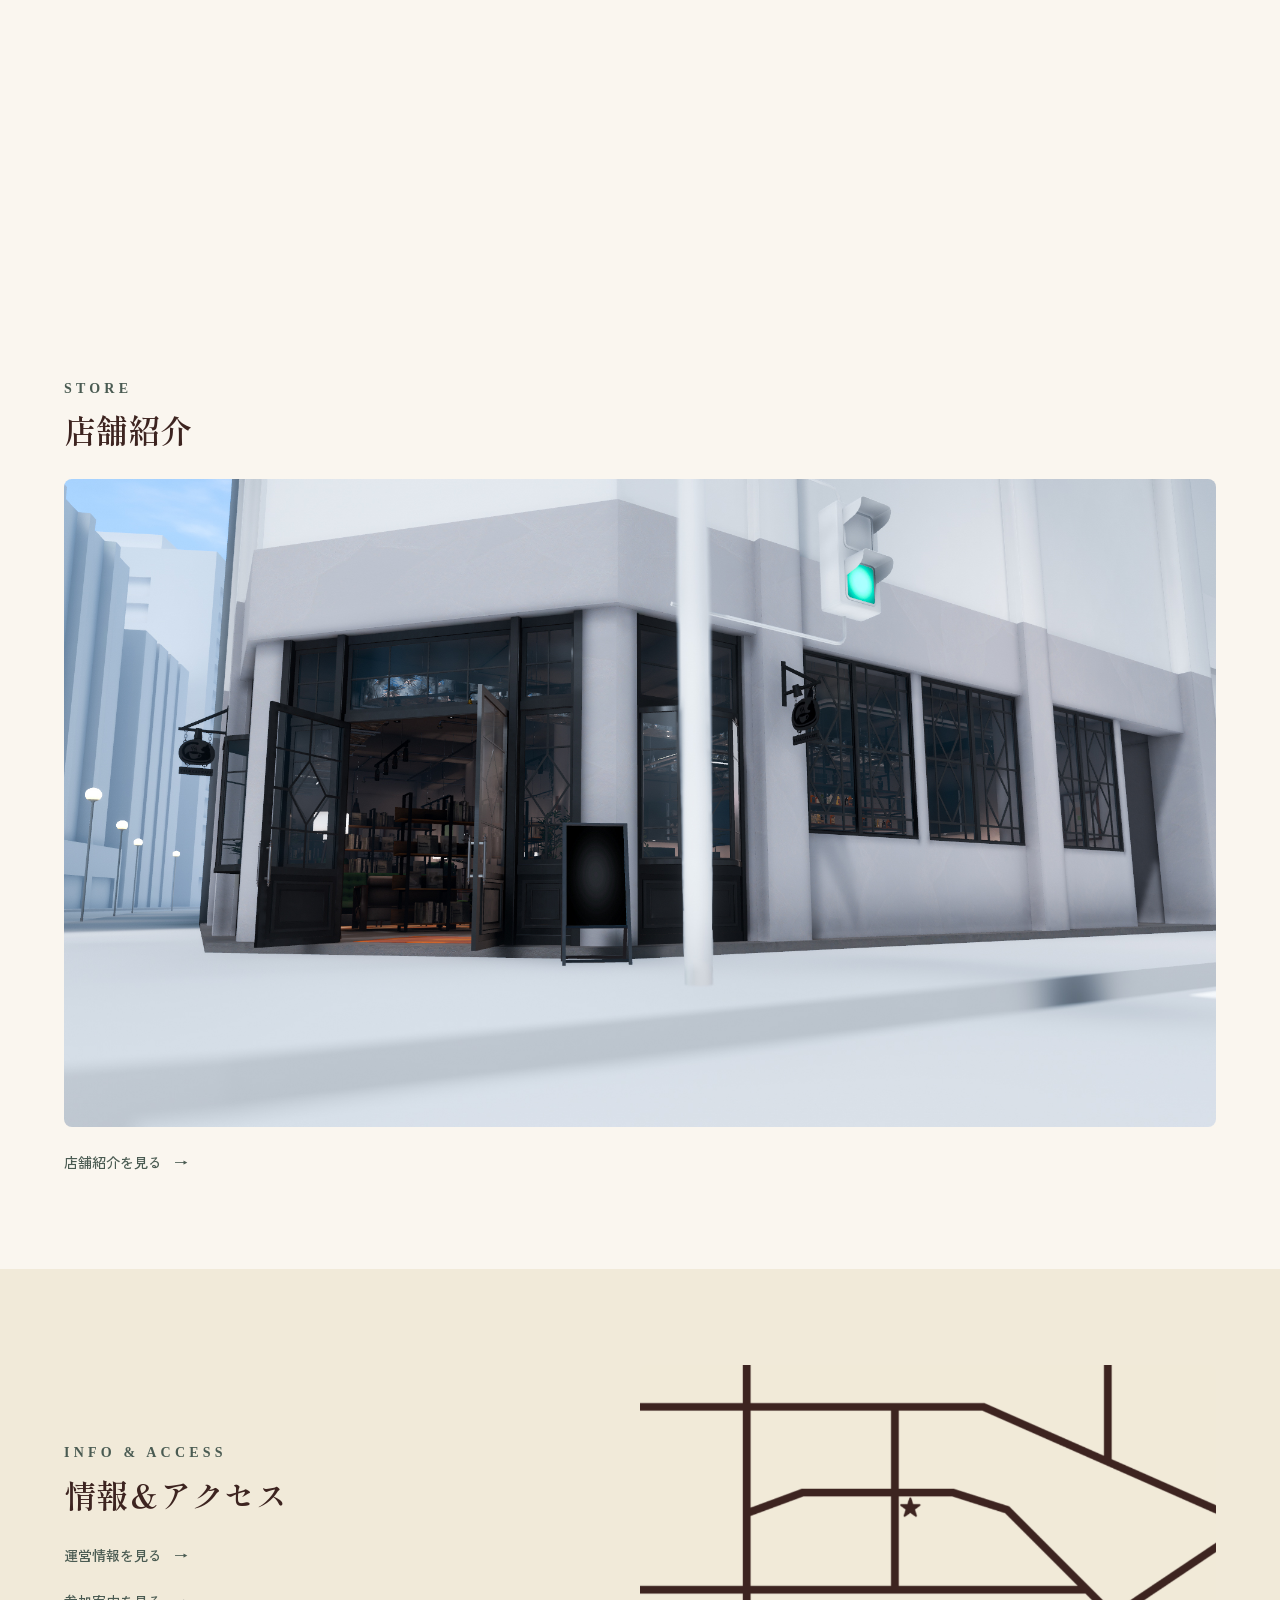
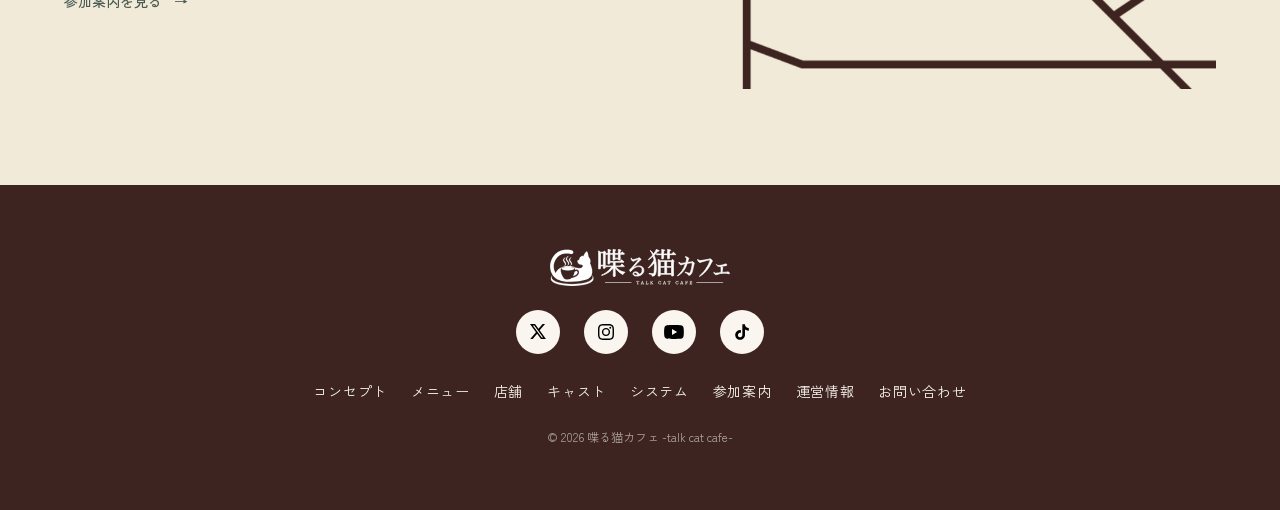
==== commit f4c7ea89: "add news002" ====
--- a/index.html
+++ b/index.html
@@ -105,6 +105,10 @@
           <time class="news__date" datetime="2026-10-23">2026.10.23</time>
           <p class="news__text"><a href="news-000.html" class="news__link">喋る猫カフェ -TALK CAT CAFE- 活動開始のお知らせ</a></p>
         </li>
+        <li class="news__item">
+          <time class="news__date" datetime="2026-11-23">2026.11.23</time>
+          <p class="news__text"><a href="news-002.html" class="news__link">11月27日開催『宵酔い夜市』参戦！</a></p>
+        </li>
       </ul>
       <a href="news.html" class="btn btn--primary news__cta">お知らせ一覧を見る</a>
     </div>
--- a/css/responsive.css
+++ b/css/responsive.css
@@ -40,10 +40,21 @@
     gap: var(--space-5);
     background-color: var(--color-base);
     transform: translateY(-100%);
-    transition: transform var(--transition-slow);
+    /* 閉じている間は、位置に関係なく必ず見えなくする。
+       ヘッダーが隠れる時（.site-header.is-hidden）はヘッダーにtransformが
+       付き、このメニュー（position: fixed）が画面ではなくヘッダー基準で
+       配置されるため、translateYだけではリンクがはみ出して見えてしまう。
+       非表示への切り替えは、閉じるアニメーション（0.6秒）の終了後に行う。
+       ※--transition-slowは「0.6s ease」とイージングを含み、
+         待ち時間の指定には使えないため、ここのみ秒数を直接書く。
+       閉じている間はTabキーでもリンクに移動しなくなる。 */
+    visibility: hidden;
+    transition: transform var(--transition-slow), visibility 0s linear 0.6s;
   }
   .site-nav__list.is-open {
     transform: translateY(0);
+    visibility: visible;
+    transition: transform var(--transition-slow), visibility 0s;
   }
   .site-nav__list a {
     font-size: var(--fs-lg);
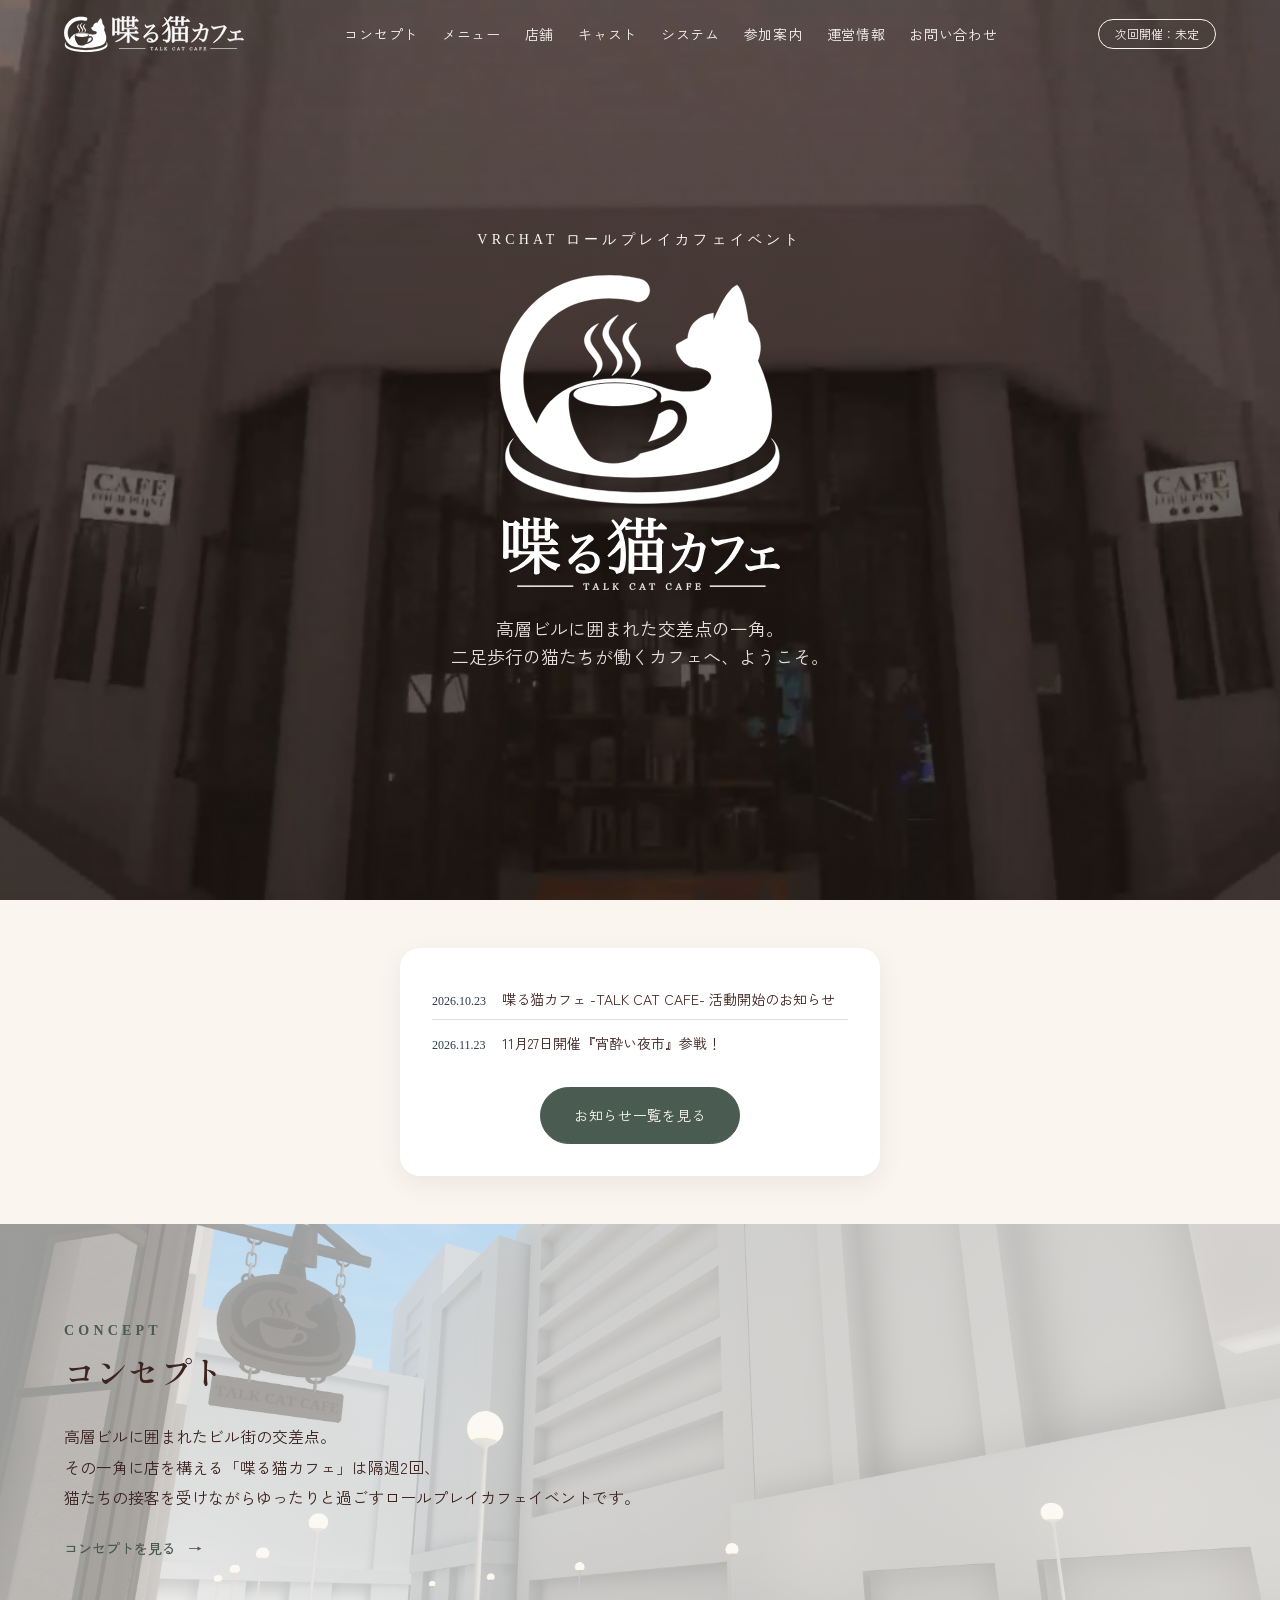
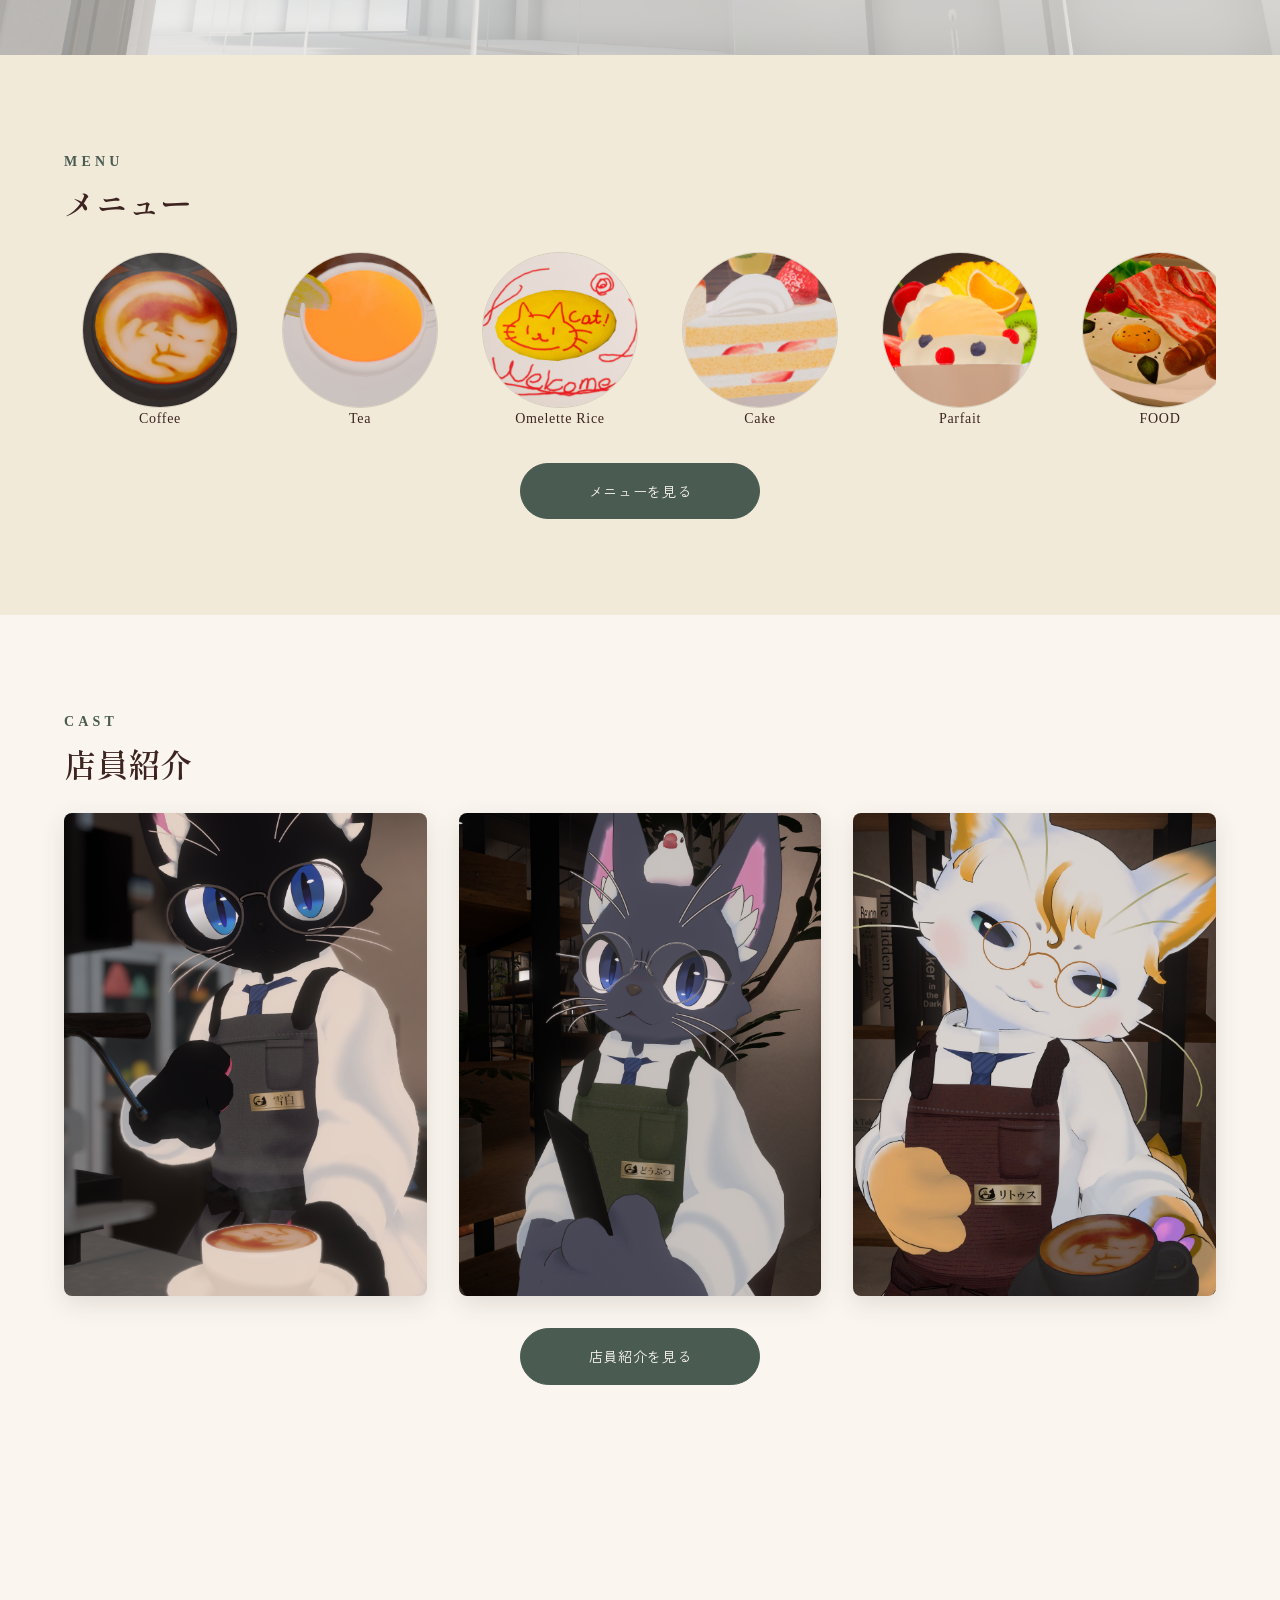
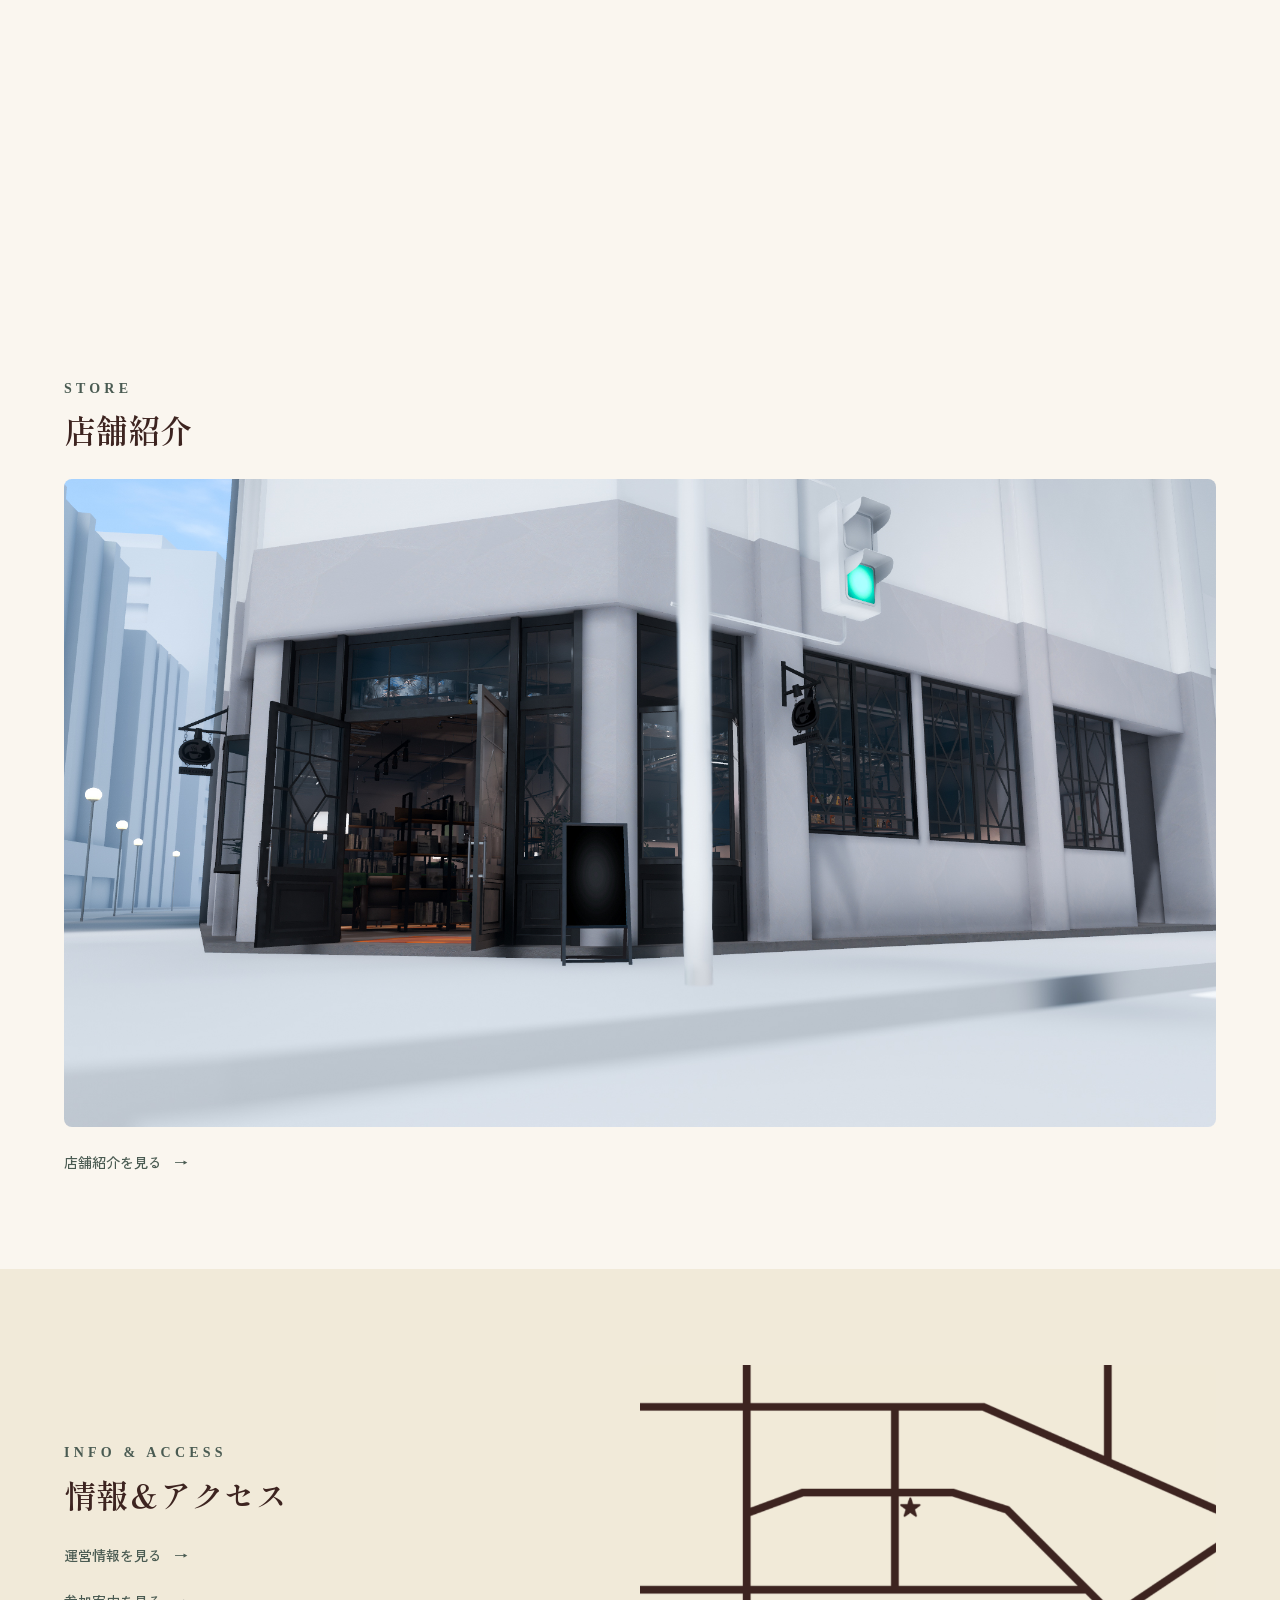
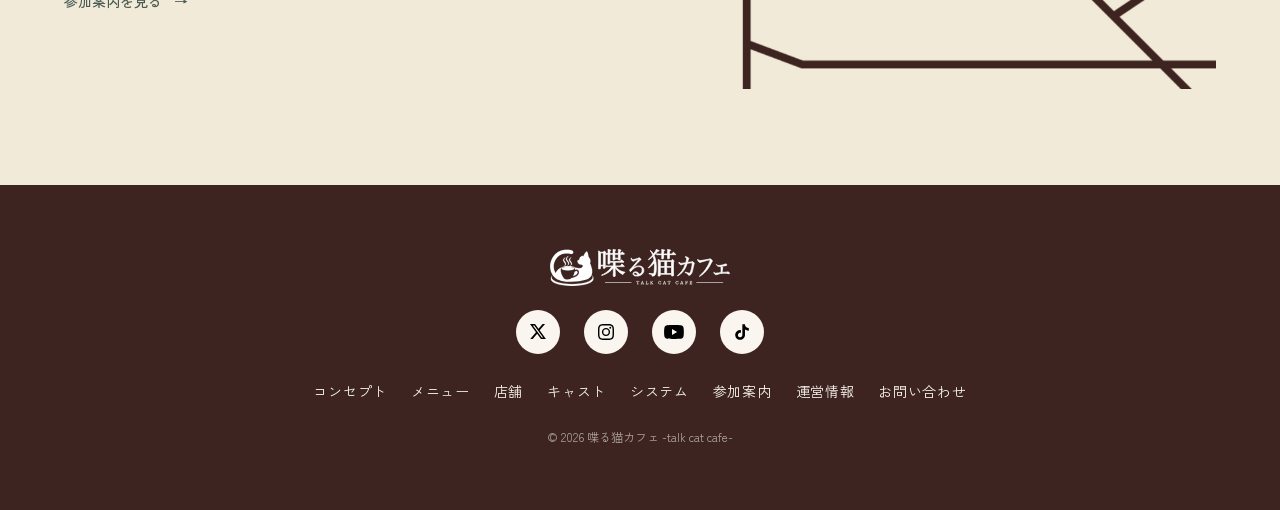
==== commit 908186ee: "Remove .html extension from internal page links Co-Authored-By: Claude Opus 5.5 <noreply@anthropic.c" ====
--- a/index.html
+++ b/index.html
@@ -30,7 +30,7 @@
   ============================================ -->
   <header class="site-header is-transparent">
     <div class="site-header__inner">
-      <a href="index.html" class="site-header__logo">
+      <a href="./" class="site-header__logo">
         <!-- 通常時のロゴと、ヒーロー上（透明状態）用の白ロゴ。
              表示の切り替えはCSS（.is-transparent）で行う。
              非表示側はdisplay:noneで読み上げ対象から外れるため、
@@ -45,14 +45,14 @@
           <span class="site-nav__toggle-bar" aria-hidden="true"></span>
         </button>
         <ul class="site-nav__list" id="site-nav-list">
-          <li><a href="concept.html">コンセプト</a></li>
-          <li><a href="menu.html">メニュー</a></li>
-          <li><a href="store.html">店舗</a></li>
-          <li><a href="cast.html">キャスト</a></li>
-          <li><a href="system.html">システム</a></li>
-          <li><a href="guide.html">参加案内</a></li>
-          <li><a href="about.html">運営情報</a></li>
-          <li><a href="contact.html">お問い合わせ</a></li>
+          <li><a href="concept">コンセプト</a></li>
+          <li><a href="menu">メニュー</a></li>
+          <li><a href="store">店舗</a></li>
+          <li><a href="cast">キャスト</a></li>
+          <li><a href="system">システム</a></li>
+          <li><a href="guide">参加案内</a></li>
+          <li><a href="about">運営情報</a></li>
+          <li><a href="contact">お問い合わせ</a></li>
         </ul>
       </nav>
 
@@ -103,14 +103,14 @@
       <ul class="news__list">
         <li class="news__item">
           <time class="news__date" datetime="2026-10-23">2026.10.23</time>
-          <p class="news__text"><a href="news-000.html" class="news__link">喋る猫カフェ -TALK CAT CAFE- 活動開始のお知らせ</a></p>
+          <p class="news__text"><a href="news-000" class="news__link">喋る猫カフェ -TALK CAT CAFE- 活動開始のお知らせ</a></p>
         </li>
         <li class="news__item">
           <time class="news__date" datetime="2026-11-23">2026.11.23</time>
-          <p class="news__text"><a href="news-002.html" class="news__link">11月27日開催『宵酔い夜市』参戦！</a></p>
+          <p class="news__text"><a href="news-002" class="news__link">11月27日開催『宵酔い夜市』参戦！</a></p>
         </li>
       </ul>
-      <a href="news.html" class="btn btn--primary news__cta">お知らせ一覧を見る</a>
+      <a href="news" class="btn btn--primary news__cta">お知らせ一覧を見る</a>
     </div>
   </div>
 </section>
@@ -127,7 +127,7 @@
         <p class="digest__lead">
           高層ビルに囲まれたビル街の交差点。<br>その一角に店を構える「喋る猫カフェ」は隔週2回、<br>猫たちの接客を受けながらゆったりと過ごすロールプレイカフェイベントです。
         </p>
-        <a href="concept.html" class="link-more">コンセプトを見る</a>
+        <a href="concept" class="link-more">コンセプトを見る</a>
       </div>
     </section>
 
@@ -144,43 +144,43 @@
           <div class="menu-marquee__track">
             <ul class="menu-marquee__group">
               <li class="menu-digest__item">
-                <a href="menu.html">
+                <a href="menu">
                   <img src="assets/images/top/menu-coffee.jpg" alt="コーヒー" loading="lazy">
                   <p class="menu-digest__name">Coffee</p>
                 </a>
               </li>
               <li class="menu-digest__item">
-                <a href="menu.html">
+                <a href="menu">
                   <img src="assets/images/top/menu-tea.jpg" alt="紅茶" loading="lazy">
                   <p class="menu-digest__name">Tea</p>
                 </a>
               </li>
               <li class="menu-digest__item">
-                <a href="menu.html">
+                <a href="menu">
                   <img src="assets/images/top/menu-omelette-rice.jpg" alt="オムライス" loading="lazy">
                   <p class="menu-digest__name">Omelette Rice</p>
                 </a>
               </li>
               <li class="menu-digest__item">
-                <a href="menu.html">
+                <a href="menu">
                   <img src="assets/images/top/menu-cake.jpg" alt="ケーキ" loading="lazy">
                   <p class="menu-digest__name">Cake</p>
                 </a>
               </li>
               <li class="menu-digest__item">
-                <a href="menu.html">
+                <a href="menu">
                   <img src="assets/images/top/menu-parfait.jpg" alt="パフェ" loading="lazy">
                   <p class="menu-digest__name">Parfait</p>
                 </a>
               </li>
               <li class="menu-digest__item">
-                <a href="menu.html">
+                <a href="menu">
                   <img src="assets/images/top/menu-food.jpg" alt="目玉焼き" loading="lazy">
                   <p class="menu-digest__name">FOOD</p>
                 </a>
               </li>
               <li class="menu-digest__item">
-                <a href="menu.html">
+                <a href="menu">
                   <img src="assets/images/top/menu-special.jpg" alt="エクストラ" loading="lazy">
                   <p class="menu-digest__name">Extra</p>
                 </a>
@@ -191,43 +191,43 @@
                  キーボードのTabキーでも通過できないようにする（tabindex="-1"）。 -->
             <ul class="menu-marquee__group" aria-hidden="true">
               <li class="menu-digest__item">
-                <a href="menu.html" tabindex="-1">
+                <a href="menu" tabindex="-1">
                   <img src="assets/images/top/menu-coffee.jpg" alt="" loading="lazy">
                   <p class="menu-digest__name">Coffee</p>
                 </a>
               </li>
               <li class="menu-digest__item">
-                <a href="menu.html" tabindex="-1">
+                <a href="menu" tabindex="-1">
                   <img src="assets/images/top/menu-tea.jpg" alt="" loading="lazy">
                   <p class="menu-digest__name">Tea</p>
                 </a>
               </li>
               <li class="menu-digest__item">
-                <a href="menu.html" tabindex="-1">
+                <a href="menu" tabindex="-1">
                   <img src="assets/images/top/menu-omelette-rice.jpg" alt="" loading="lazy">
                   <p class="menu-digest__name">Omelette Rice</p>
                 </a>
               </li>
               <li class="menu-digest__item">
-                <a href="menu.html" tabindex="-1">
+                <a href="menu" tabindex="-1">
                   <img src="assets/images/top/menu-cake.jpg" alt="" loading="lazy">
                   <p class="menu-digest__name">Cake</p>
                 </a>
               </li>
               <li class="menu-digest__item">
-                <a href="menu.html" tabindex="-1">
+                <a href="menu" tabindex="-1">
                   <img src="assets/images/top/menu-parfait.jpg" alt="" loading="lazy">
                   <p class="menu-digest__name">Parfait</p>
                 </a>
               </li>
               <li class="menu-digest__item">
-                <a href="menu.html" tabindex="-1">
+                <a href="menu" tabindex="-1">
                   <img src="assets/images/top/menu-food.jpg" alt="" loading="lazy">
                   <p class="menu-digest__name">FOOD</p>
                 </a>
               </li>
               <li class="menu-digest__item">
-                <a href="menu.html" tabindex="-1">
+                <a href="menu" tabindex="-1">
                   <img src="assets/images/top/menu-special.jpg" alt="" loading="lazy">
                   <p class="menu-digest__name">Extra</p>
                 </a>
@@ -235,7 +235,7 @@
             </ul>
           </div>
         </div>
-        <a href="menu.html" class="btn btn--primary digest__cta">メニューを見る</a>
+        <a href="menu" class="btn btn--primary digest__cta">メニューを見る</a>
       </div>
     </section>
 
@@ -259,7 +259,7 @@
             <img src="assets/images/cast/staff-03.png" alt="リトゥス" loading="lazy">
           </li>
         </ul>
-        <a href="cast.html" class="btn btn--primary digest__cta">店員紹介を見る</a>
+        <a href="cast" class="btn btn--primary digest__cta">店員紹介を見る</a>
       </div>
     </section>
 
@@ -275,7 +275,7 @@
         <p class="digest__lead">
           より本物のカフェらしい体験をお楽しみいただくため、<br>当イベントでは独自のロールプレイシステムをご用意しています。
         </p>
-        <a href="system.html" class="link-more">独自システムを見る</a>
+        <a href="system" class="link-more">独自システムを見る</a>
       </div>
     </section>
 
@@ -289,7 +289,7 @@
           店舗紹介
         </h2>
         <img src="assets/images/top/store.jpg" alt="ビル街の交差点に佇む店舗外観" class="store-digest__image" loading="lazy">
-        <a href="store.html" class="link-more">店舗紹介を見る</a>
+        <a href="store" class="link-more">店舗紹介を見る</a>
       </div>
     </section>
 
@@ -303,8 +303,8 @@
            <span class="section-title__en">Info &amp; Access</span>
            情報＆アクセス
          </h2>
-         <a href="about.html" class="link-more">運営情報を見る</a>
-         <a href="guide.html" class="link-more">参加案内を見る</a>
+         <a href="about" class="link-more">運営情報を見る</a>
+         <a href="guide" class="link-more">参加案内を見る</a>
        </div>
        <img src="assets/images/top/info-access.jpg" alt="店内の様子" class="info-digest__image" loading="lazy">
      </div>
@@ -344,14 +344,14 @@
  
      <nav class="site-footer__nav" aria-label="フッターナビゲーション">
        <ul class="site-footer__nav-list">
-         <li><a href="concept.html">コンセプト</a></li>
-         <li><a href="menu.html">メニュー</a></li>
-         <li><a href="store.html">店舗</a></li>
-         <li><a href="cast.html">キャスト</a></li>
-         <li><a href="system.html">システム</a></li>
-         <li><a href="guide.html">参加案内</a></li>
-         <li><a href="about.html">運営情報</a></li>
-         <li><a href="contact.html">お問い合わせ</a></li>
+         <li><a href="concept">コンセプト</a></li>
+         <li><a href="menu">メニュー</a></li>
+         <li><a href="store">店舗</a></li>
+         <li><a href="cast">キャスト</a></li>
+         <li><a href="system">システム</a></li>
+         <li><a href="guide">参加案内</a></li>
+         <li><a href="about">運営情報</a></li>
+         <li><a href="contact">お問い合わせ</a></li>
        </ul>
      </nav>
 
